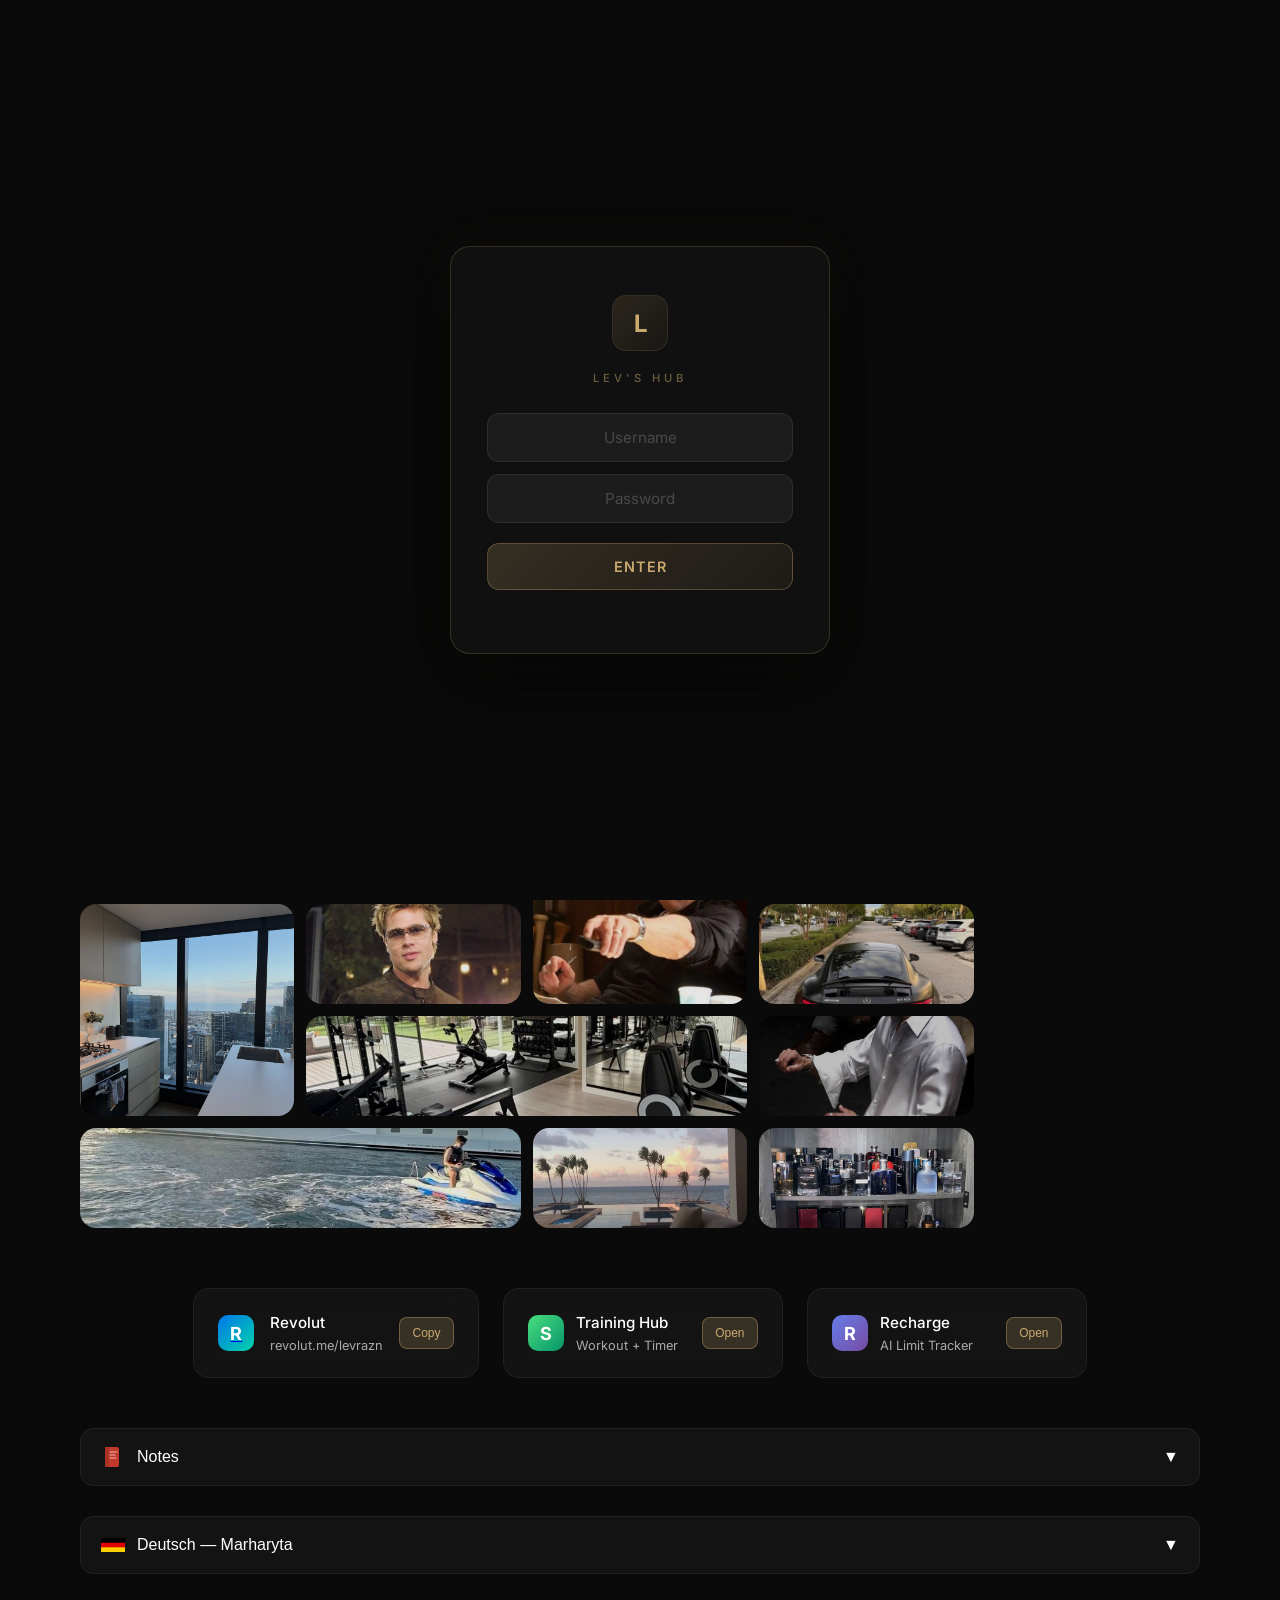
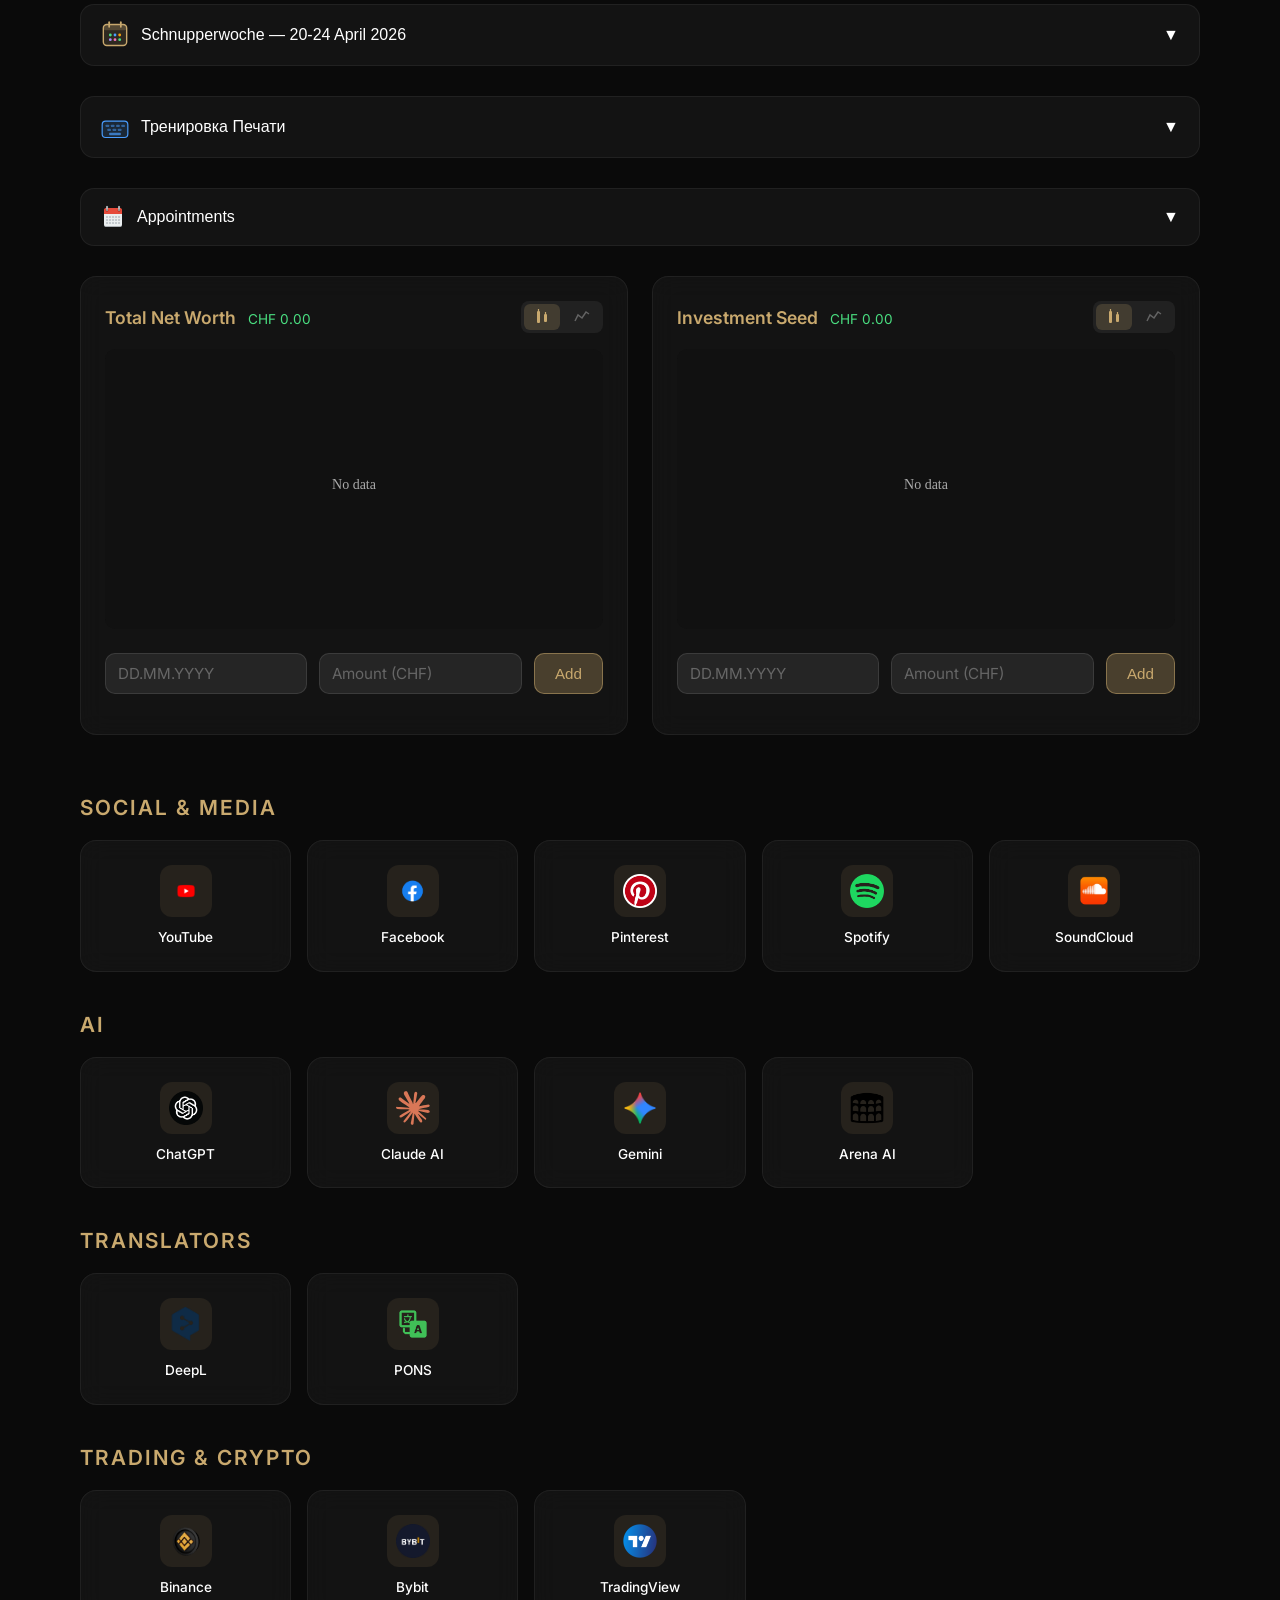
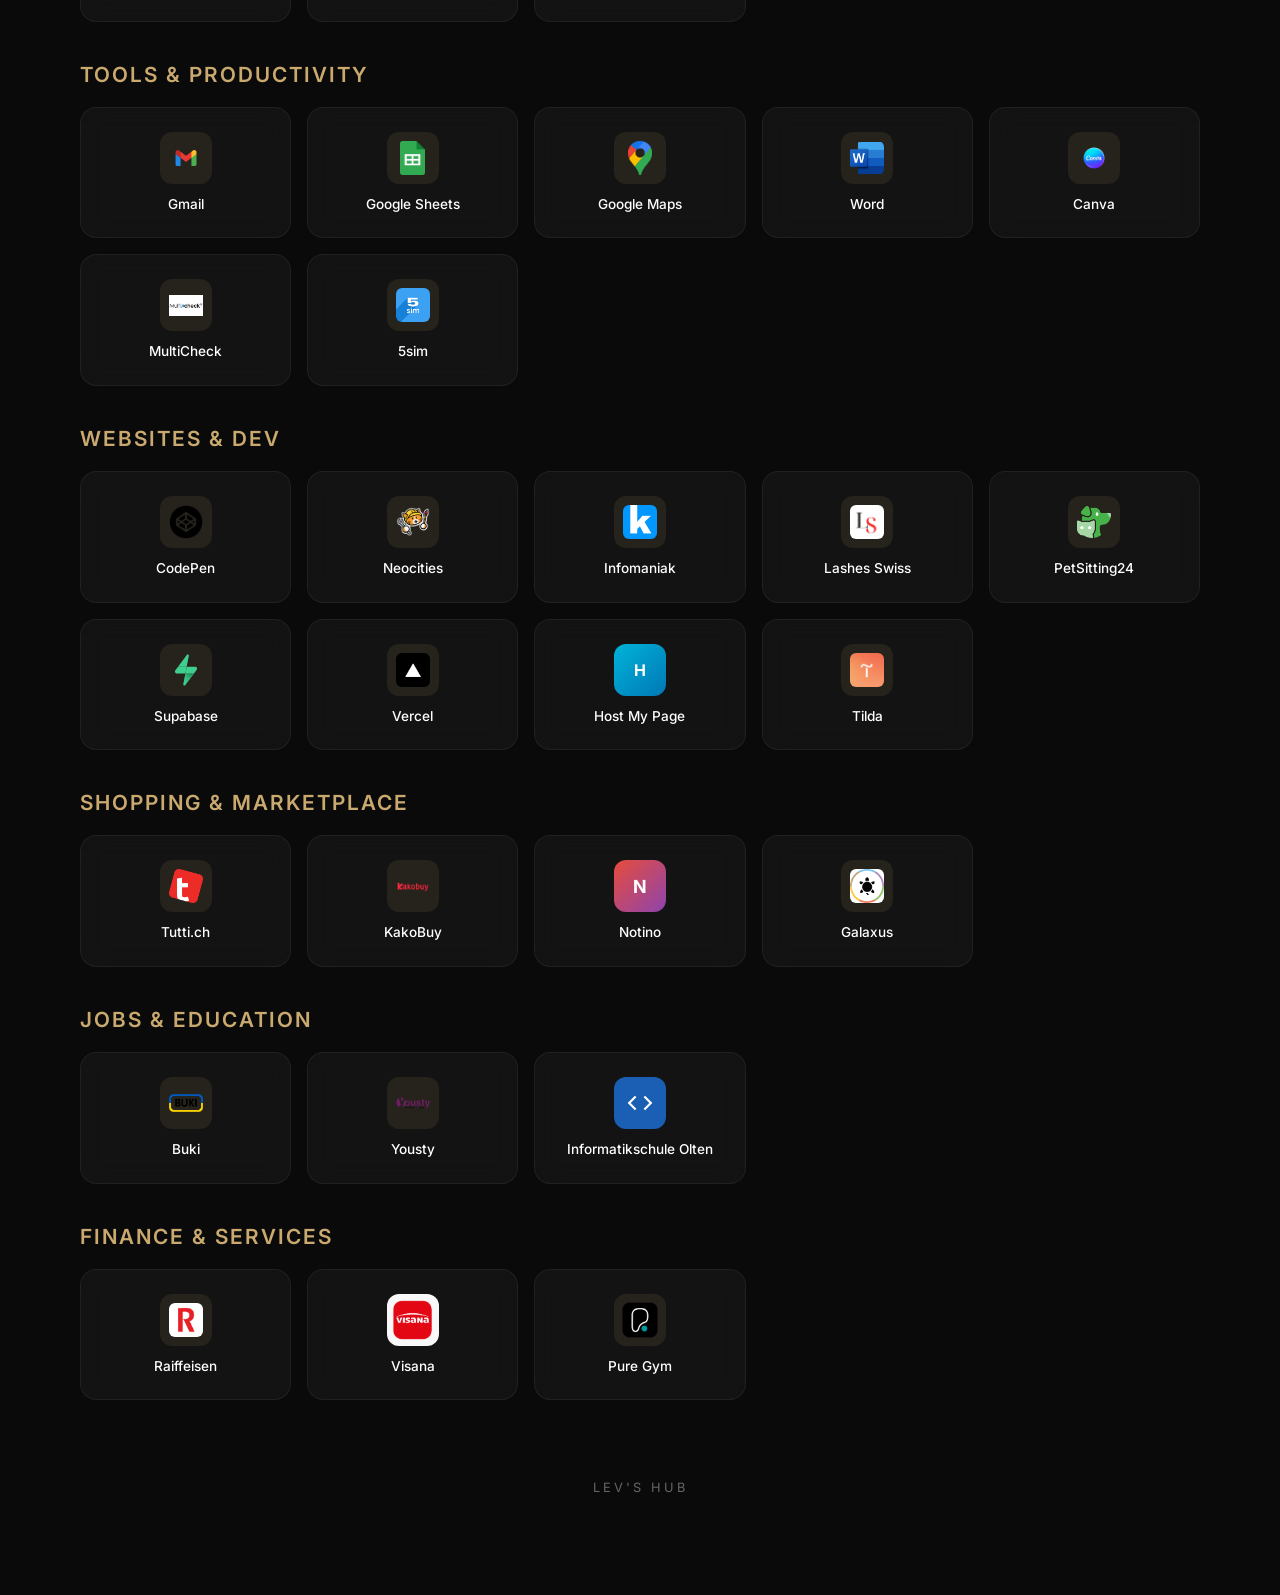
==== index.html @ a34529b8 "update site" ====
<!DOCTYPE html>
<html lang="en">
<head>
    <meta charset="UTF-8">
    <meta name="viewport" content="width=device-width, initial-scale=1.0">
    <title>LEV'S HUB</title>
    <link rel="icon" type="image/svg+xml" href="data:image/svg+xml,%3Csvg xmlns='http://www.w3.org/2000/svg' viewBox='0 0 64 64'%3E%3Cdefs%3E%3ClinearGradient id='g' x1='0' y1='0' x2='1' y2='1'%3E%3Cstop offset='0%25' stop-color='%23e8d5a8'/%3E%3Cstop offset='100%25' stop-color='%23c9a96e'/%3E%3C/linearGradient%3E%3C/defs%3E%3Crect width='64' height='64' rx='14' fill='%230a0a0a'/%3E%3Crect x='2' y='2' width='60' height='60' rx='12' fill='none' stroke='url(%23g)' stroke-width='2'/%3E%3Ctext x='32' y='44' font-family='Inter,Arial,sans-serif' font-size='32' font-weight='700' fill='url(%23g)' text-anchor='middle'%3EL%3C/text%3E%3C/svg%3E">
    <link href="https://fonts.googleapis.com/css2?family=Inter:wght@300;400;500;600&display=swap" rel="stylesheet">
    <style>
        * {
            margin: 0;
            padding: 0;
            box-sizing: border-box;
        }

        body {
            font-family: 'Inter', sans-serif;
            background-color: #0a0a0a;
            color: #fff;
            overflow-x: hidden;
            position: relative;
        }

        /* ===== LOGIN SCREEN ===== */
        .login-overlay {
            position: fixed; inset: 0; z-index: 99999;
            display: flex; align-items: center; justify-content: center;
            background: #0a0a0a;
            transition: opacity .5s, visibility .5s;
        }
        .login-overlay.hidden { opacity: 0; visibility: hidden; pointer-events: none; }
        .login-box {
            background: rgba(17,17,17,.95);
            border: 1px solid rgba(201,169,110,.2);
            border-radius: 20px;
            padding: 48px 36px 36px;
            max-width: 380px; width: 90%;
            text-align: center;
            box-shadow: 0 24px 80px rgba(0,0,0,.6), 0 0 60px rgba(201,169,110,.04);
        }
        .login-logo {
            width: 56px; height: 56px;
            margin: 0 auto 20px;
            border-radius: 14px;
            background: linear-gradient(135deg, rgba(201,169,110,.15), rgba(201,169,110,.05));
            border: 1px solid rgba(201,169,110,.2);
            display: flex; align-items: center; justify-content: center;
            font-size: 24px; font-weight: 700;
            background-clip: padding-box;
            color: #c9a96e;
        }
        .login-title {
            font-size: .7rem; font-weight: 500; letter-spacing: 4px;
            text-transform: uppercase; color: rgba(200,170,110,.5);
            margin-bottom: 28px;
        }
        .login-input {
            width: 100%; padding: 14px 18px;
            background: rgba(255,255,255,.05);
            border: 1px solid rgba(255,255,255,.08);
            border-radius: 12px; color: #fff;
            font-family: Inter, sans-serif; font-size: .95rem;
            text-align: center; outline: none;
            margin-bottom: 12px;
            transition: border-color .3s;
        }
        .login-input:focus { border-color: rgba(201,169,110,.35); }
        .login-input::placeholder { color: rgba(255,255,255,.2); }
        .login-btn {
            width: 100%; padding: 14px; margin-top: 8px;
            border-radius: 12px; border: 1px solid rgba(201,169,110,.3);
            background: linear-gradient(135deg, rgba(201,169,110,.2), rgba(201,169,110,.08));
            color: #c9a96e; font-family: Inter, sans-serif;
            font-weight: 600; font-size: .9rem; cursor: pointer;
            letter-spacing: 1px; transition: all .3s;
        }
        .login-btn:hover { background: linear-gradient(135deg, rgba(201,169,110,.3), rgba(201,169,110,.15)); }
        .login-error {
            color: #e74c3c; font-size: .75rem; margin-top: 12px;
            opacity: 0; transition: opacity .3s;
        }
        .login-error.show { opacity: 1; }

        /* Background Slideshow */
        .background-slideshow {
            position: fixed;
            top: 0;
            left: 0;
            width: 100%;
            height: 100%;
            z-index: -1;
            overflow: hidden;
        }

        .bg-img {
            position: absolute;
            top: 0;
            left: 0;
            width: 100%;
            height: 100%;
            object-fit: cover;
            opacity: 0;
            transition: opacity 2s ease-in-out;
            filter: blur(2px) saturate(1.2);
        }

        .bg-img.active {
            opacity: 0.13;
        }

        .bg-overlay {
            position: absolute;
            top: 0;
            left: 0;
            width: 100%;
            height: 100%;
            background:
                radial-gradient(ellipse at 30% 20%, rgba(200,170,110,.08) 0%, transparent 60%),
                radial-gradient(ellipse at 70% 80%, rgba(80,130,200,.06) 0%, transparent 60%),
                linear-gradient(180deg, rgba(10,10,10,.3) 0%, rgba(10,10,10,.65) 100%);
            z-index: 1;
        }

        /* Main Container */
        .container {
            position: relative;
            z-index: 2;
            max-width: 1200px;
            margin: 0 auto;
            padding: 60px 40px 80px;
        }

        /* Header */
        .header {
            text-align: center;
            margin-bottom: 50px;
        }

        .header h1 {
            font-size: 3.5rem;
            font-weight: 600;
            letter-spacing: 8px;
            background: linear-gradient(135deg, #e8d5a8 0%, #fff 40%, #c9a96e 100%);
            -webkit-background-clip: text;
            -webkit-text-fill-color: transparent;
            background-clip: text;
            margin-bottom: 12px;
        }

        .header .subtitle {
            font-size: 0.85rem;
            color: #c9a96e;
            letter-spacing: 3px;
            font-weight: 300;
            margin-bottom: 24px;
        }

        .header-divider {
            height: 2px;
            width: 80px;
            background: linear-gradient(90deg, transparent, #c9a96e, transparent);
            margin: 0 auto;
        }

        /* Fast Access Section */
        .fast-access {
            display: flex;
            gap: 24px;
            margin: 40px 0 50px;
            flex-wrap: wrap;
            justify-content: center;
        }

        .fast-access-card {
            background: rgba(255,255,255,.04);
            border: 1px solid rgba(255,255,255,.06);
            backdrop-filter: blur(12px);
            border-radius: 16px;
            padding: 24px;
            display: flex;
            align-items: center;
            gap: 16px;
            min-width: 280px;
            transition: all 0.3s ease;
        }

        .fast-access-card:hover {
            background: rgba(255,255,255,.06);
            border-color: rgba(201,169,110,.3);
        }

        .fa-avatar {
            width: 52px;
            height: 52px;
            border-radius: 50%;
            border: 2px solid transparent;
            transition: all 0.3s ease;
            cursor: pointer;
            object-fit: cover;
        }

        .fast-access-card:hover .fa-avatar {
            border-color: #c9a96e;
            transform: scale(1.05);
        }

        .fa-content {
            flex: 1;
        }

        .fa-label {
            font-size: 0.95rem;
            font-weight: 500;
            margin-bottom: 6px;
        }

        .fa-sublabel {
            font-size: 0.8rem;
            color: #aaa;
        }

        .copy-btn, .unlock-btn {
            padding: 8px 12px;
            background: rgba(201,169,110,.2);
            border: 1px solid rgba(201,169,110,.4);
            border-radius: 8px;
            color: #c9a96e;
            cursor: pointer;
            font-size: 0.75rem;
            font-weight: 500;
            transition: all 0.3s ease;
        }

        .copy-btn:hover, .unlock-btn:hover {
            background: rgba(201,169,110,.3);
            border-color: #c9a96e;
        }

        .copy-feedback {
            position: fixed;
            bottom: 20px;
            right: 20px;
            background: #c9a96e;
            color: #0a0a0a;
            padding: 12px 20px;
            border-radius: 8px;
            font-weight: 500;
            font-size: 0.9rem;
            z-index: 1000;
            animation: slideIn 0.3s ease;
        }

        @keyframes slideIn {
            from {
                transform: translateX(100%);
                opacity: 0;
            }
            to {
                transform: translateX(0);
                opacity: 1;
            }
        }


        /* Gallery */
        .gallery {
            display: grid;
            grid-template-columns: repeat(5, 1fr);
            gap: 12px;
            margin-bottom: 60px;
            grid-auto-rows: 100px;
        }

        .gallery-item {
            border-radius: 16px;
            overflow: hidden;
            cursor: pointer;
            transition: all 0.3s ease;
            position: relative;
        }

        .gallery-item img {
            width: 100%;
            height: 100%;
            object-fit: cover;
            transition: all 0.3s ease;
            filter: brightness(0.9) saturate(1);
        }

        .gallery-item:hover img {
            transform: scale(1.08);
            filter: brightness(1.1) saturate(1.3);
        }

        .gallery-item.tall {
            grid-row: span 2;
        }

        .gallery-item.wide {
            grid-column: span 2;
        }

        /* Section Title */
        .section-title {
            font-size: 1.3rem;
            font-weight: 600;
            color: #c9a96e;
            margin-bottom: 20px;
            margin-top: 40px;
            text-transform: uppercase;
            letter-spacing: 2px;
        }

        /* Accordion */
        .accordion {
            margin-bottom: 30px;
        }

        .accordion-toggle {
            display: flex;
            align-items: center;
            gap: 12px;
            width: 100%;
            background: rgba(255,255,255,.04);
            border: 1px solid rgba(255,255,255,.06);
            padding: 16px 20px;
            border-radius: 14px;
            color: #fff;
            cursor: pointer;
            font-weight: 500;
            transition: all 0.3s ease;
            font-size: 1rem;
        }

        .accordion-toggle:hover {
            background: rgba(255,255,255,.06);
            border-color: rgba(201,169,110,.3);
        }

        .accordion-toggle img {
            width: 24px;
            height: 24px;
            object-fit: contain;
        }

        .accordion-toggle .chevron {
            margin-left: auto;
            transition: transform 0.3s ease;
            width: 16px;
            height: 16px;
            display: flex;
            align-items: center;
            justify-content: center;
        }

        .accordion-toggle.active .chevron {
            transform: rotate(180deg);
        }

        .accordion-content {
            display: none;
            padding-top: 20px;
        }

        .accordion-content.active {
            display: block;
        }

        /* Deutsch Section */
        .deutsch-inner {
            display: grid;
            grid-template-columns: repeat(2, 1fr);
            gap: 20px;
        }

        .deutsch-card {
            background: rgba(255,255,255,.04);
            border: 1px solid rgba(255,255,255,.06);
            backdrop-filter: blur(12px);
            border-radius: 14px;
            padding: 20px;
        }

        .deutsch-card h3 {
            font-size: 1rem;
            font-weight: 600;
            margin-bottom: 16px;
            color: #c9a96e;
        }

        .zoom-link {
            display: flex;
            flex-direction: column;
            gap: 12px;
        }

        .zoom-link a {
            color: #4a9eff;
            text-decoration: none;
            font-weight: 500;
            transition: color 0.3s ease;
            word-break: break-all;
        }

        .zoom-link a:hover {
            color: #7ab8ff;
        }

        .zoom-details {
            font-size: 0.85rem;
            color: #aaa;
            line-height: 1.6;
        }

        .lesson-counter {
            margin-top: 12px;
            padding: 12px;
            background: rgba(201,169,110,.1);
            border-radius: 8px;
            display: flex;
            align-items: center;
            gap: 12px;
            justify-content: space-between;
        }

        .lesson-counter-value {
            font-weight: 600;
            color: #c9a96e;
            font-size: 1.3rem;
        }

        .lesson-counter-label {
            font-size: 0.85rem;
            color: #aaa;
        }

        /* Schedule Grid */
        .schedule-grid {
            display: grid;
            grid-template-columns: repeat(7, 1fr);
            gap: 8px;
            margin-bottom: 12px;
        }

        .schedule-day {
            display: flex;
            flex-direction: column;
            align-items: center;
            gap: 6px;
        }

        .schedule-day-label {
            font-size: 0.75rem;
            font-weight: 600;
            color: #c9a96e;
            text-transform: uppercase;
        }

        .schedule-day input {
            width: 100%;
            padding: 8px;
            background: rgba(255,255,255,.08);
            border: 1px solid rgba(255,255,255,.1);
            border-radius: 6px;
            color: #fff;
            font-size: 0.8rem;
            text-align: center;
        }

        .schedule-day input::placeholder {
            color: #666;
        }

        /* Homework List */
        .hw-list {
            margin-top: 12px;
            max-height: 300px;
            overflow-y: auto;
        }

        .hw-item {
            display: flex;
            align-items: center;
            gap: 8px;
            padding: 8px;
            background: rgba(201,169,110,.05);
            border-radius: 6px;
            margin-bottom: 6px;
            font-size: 0.9rem;
        }

        .hw-item input[type="checkbox"] {
            width: 16px;
            height: 16px;
            cursor: pointer;
        }

        .hw-item.completed {
            opacity: 0.6;
            text-decoration: line-through;
        }

        .hw-delete {
            background: transparent;
            border: none;
            color: #ff6b6b;
            cursor: pointer;
            font-weight: bold;
            font-size: 1rem;
            flex-shrink: 0;
        }

        .hw-actions {
            margin-left: auto;
            display: flex;
            align-items: center;
            gap: 4px;
            flex-shrink: 0;
        }

        .hw-btn {
            background: transparent;
            border: none;
            cursor: pointer;
            padding: 2px 5px;
            border-radius: 4px;
            font-size: .8rem;
            transition: all .2s;
            opacity: .5;
        }
        .hw-btn:hover { opacity: 1; }
        .hw-copy { color: #4a9eff; }
        .hw-link-btn { color: #c9a96e; font-size: .75rem; }
        .hw-link-btn.has-link { opacity: 1; }

        .hw-link-row {
            display: flex;
            align-items: center;
            gap: 6px;
            margin-top: 4px;
            padding-left: 24px;
        }
        .hw-link-row a {
            color: #4a9eff;
            font-size: .7rem;
            word-break: break-all;
            text-decoration: none;
            opacity: .7;
            transition: opacity .2s;
        }
        .hw-link-row a:hover { opacity: 1; }
        .hw-link-input {
            flex: 1;
            padding: 4px 8px;
            background: rgba(255,255,255,.05);
            border: 1px solid rgba(255,255,255,.1);
            border-radius: 6px;
            color: #fff;
            font-family: Inter, sans-serif;
            font-size: .7rem;
            outline: none;
        }

        /* Schnupperwoche Schedule */
        .schnupper-schedule {
            display: grid;
            grid-template-columns: repeat(auto-fit, minmax(200px, 1fr));
            gap: 12px;
        }
        .schnupper-day {
            background: rgba(255,255,255,.02);
            border-radius: 14px;
            border: 1px solid rgba(255,255,255,.06);
            padding: 14px 12px;
        }
        .schnupper-day-header {
            font-weight: 600; font-size: .85rem;
            color: #c9a96e; margin-bottom: 10px;
            padding-bottom: 8px;
            border-bottom: 1px solid rgba(201,169,110,.15);
        }
        .schnupper-slot {
            background: rgba(255,255,255,.03);
            border-left: 3px solid var(--slot-color, #c9a96e);
            border-radius: 8px;
            padding: 8px 10px;
            margin-bottom: 8px;
        }
        .schnupper-slot:last-child { margin-bottom: 0; }
        .schnupper-time {
            font-size: .65rem; color: rgba(255,255,255,.4);
            font-weight: 500; letter-spacing: .5px;
            margin-bottom: 2px;
        }
        .schnupper-subject {
            font-size: .85rem; font-weight: 600;
            color: #fff;
        }
        .schnupper-info {
            font-size: .65rem; color: rgba(255,255,255,.35);
            margin-top: 2px;
        }
        @media (max-width: 768px) {
            .schnupper-schedule { grid-template-columns: 1fr; }
        }

        /* Typing Training Section */
        .typing-plan {
            display: flex; flex-direction: column; gap: 12px;
        }
        .typing-stage {
            background: rgba(255,255,255,.03);
            border-radius: 12px;
            border: 1px solid rgba(255,255,255,.06);
            padding: 16px;
            display: flex; gap: 14px; align-items: flex-start;
            transition: border-color .3s;
        }
        .typing-stage:hover { border-color: rgba(201,169,110,.2); }
        .typing-stage-icon {
            width: 42px; height: 42px; border-radius: 12px;
            display: flex; align-items: center; justify-content: center;
            font-size: 1.15rem; font-weight: 700; flex-shrink: 0;
            color: #fff;
        }
        .typing-stage-body { flex: 1; min-width: 0; }
        .typing-stage-days {
            font-size: .65rem; font-weight: 600; letter-spacing: 1px;
            text-transform: uppercase; margin-bottom: 2px;
        }
        .typing-stage-title {
            font-size: .9rem; font-weight: 600; color: #fff; margin-bottom: 4px;
        }
        .typing-stage-desc {
            font-size: .75rem; color: rgba(255,255,255,.45); line-height: 1.45;
        }
        .typing-tips {
            display: grid;
            grid-template-columns: 1fr 1fr;
            gap: 10px; margin-top: 14px;
        }
        .typing-tip {
            background: rgba(255,255,255,.03);
            border-radius: 10px;
            padding: 12px;
            border: 1px solid rgba(255,255,255,.05);
            display: flex; gap: 10px; align-items: flex-start;
        }
        .typing-tip-icon {
            font-size: 1.1rem; flex-shrink: 0; margin-top: 1px;
        }
        .typing-tip-text {
            font-size: .75rem; color: rgba(255,255,255,.55); line-height: 1.45;
        }
        .typing-tip-text strong {
            color: #fff; display: block; margin-bottom: 2px; font-size: .8rem;
        }
        .typing-cta {
            display: flex; align-items: center; justify-content: center;
            gap: 10px; margin-top: 16px; padding: 16px;
            border-radius: 14px;
            background: linear-gradient(135deg, rgba(74,158,255,.15), rgba(74,158,255,.05));
            border: 1px solid rgba(74,158,255,.25);
            color: #4a9eff; font-weight: 600; font-size: .95rem;
            text-decoration: none;
            transition: all .3s;
            letter-spacing: .5px;
        }
        .typing-cta:hover {
            background: linear-gradient(135deg, rgba(74,158,255,.25), rgba(74,158,255,.1));
            transform: translateY(-1px);
            box-shadow: 0 8px 30px rgba(74,158,255,.15);
        }
        .typing-cta-row { display: flex; gap: 8px; flex-wrap: wrap; margin-top: 16px; }
        .typing-cta-row .typing-cta { flex: 1; min-width: 180px; margin-top: 0; font-size: .82rem; padding: 13px; }
        .typing-cta.green { background: linear-gradient(135deg, rgba(74,222,128,.15), rgba(74,222,128,.05)); border-color: rgba(74,222,128,.25); color: #4ade80; }
        .typing-cta.green:hover { background: linear-gradient(135deg, rgba(74,222,128,.25), rgba(74,222,128,.1)); box-shadow: 0 8px 30px rgba(74,222,128,.15); }
        .typing-cta.purple { background: linear-gradient(135deg, rgba(168,85,247,.15), rgba(168,85,247,.05)); border-color: rgba(168,85,247,.25); color: #a855f7; }
        .typing-cta.purple:hover { background: linear-gradient(135deg, rgba(168,85,247,.25), rgba(168,85,247,.1)); box-shadow: 0 8px 30px rgba(168,85,247,.15); }
        .typing-cta.orange { background: linear-gradient(135deg, rgba(245,158,11,.15), rgba(245,158,11,.05)); border-color: rgba(245,158,11,.25); color: #f59e0b; }
        .typing-cta.orange:hover { background: linear-gradient(135deg, rgba(245,158,11,.25), rgba(245,158,11,.1)); box-shadow: 0 8px 30px rgba(245,158,11,.15); }
        /* Progress bar */
        .typing-progress-wrap { margin: 16px 0; }
        .typing-progress-label { display: flex; justify-content: space-between; font-size: .7rem; color: rgba(255,255,255,.4); margin-bottom: 6px; }
        .typing-progress-bar { height: 8px; border-radius: 4px; background: rgba(255,255,255,.06); overflow: hidden; }
        .typing-progress-fill { height: 100%; border-radius: 4px; background: linear-gradient(90deg, #4ade80, #4a9eff, #a855f7); transition: width .5s; }
        /* Section divider */
        .typing-divider { height: 1px; background: rgba(255,255,255,.06); margin: 20px 0; }
        /* Forecast */
        .typing-forecast { display: flex; flex-direction: column; gap: 10px; }
        .typing-forecast-item {
            display: flex; gap: 12px; align-items: flex-start;
            padding: 12px; border-radius: 10px;
            background: rgba(255,255,255,.02); border: 1px solid rgba(255,255,255,.04);
        }
        .typing-forecast-badge {
            flex-shrink: 0; padding: 4px 10px; border-radius: 8px;
            font-size: .65rem; font-weight: 700; letter-spacing: .5px;
        }
        .typing-forecast-text { font-size: .78rem; color: rgba(255,255,255,.5); line-height: 1.5; }
        /* Mantra */
        .typing-mantra {
            padding: 14px 16px; border-radius: 10px;
            background: rgba(201,169,110,.04); border-left: 3px solid rgba(201,169,110,.3);
            font-size: .8rem; color: rgba(255,255,255,.55); line-height: 1.55;
            font-style: italic; margin-bottom: 8px;
        }
        @media (max-width: 600px) {
            .typing-tips { grid-template-columns: 1fr; }
            .typing-cta-row { flex-direction: column; }
        }

        /* Appointments Section */
        .appointment-list {
            margin-top: 16px;
            max-height: 400px;
            overflow-y: auto;
        }

        .appointment-item {
            display: flex;
            justify-content: space-between;
            align-items: center;
            padding: 12px;
            background: rgba(201,169,110,.05);
            border-radius: 8px;
            margin-bottom: 8px;
            font-size: 0.9rem;
        }

        .appointment-details {
            flex: 1;
        }

        .appointment-date {
            font-weight: 600;
            color: #c9a96e;
        }

        .appointment-time {
            font-size: 0.85rem;
            color: #aaa;
        }

        .appointment-desc {
            font-size: 0.85rem;
            color: #ddd;
            margin-top: 4px;
        }

        .appointment-delete {
            background: transparent;
            border: none;
            color: #ff6b6b;
            cursor: pointer;
            font-weight: bold;
            font-size: 1.2rem;
            padding: 0 8px;
        }

        /* Notes Section */
        .notes-list {
            margin-top: 16px;
            max-height: 400px;
            overflow-y: auto;
        }

        .note-item {
            display: block;
            padding: 12px;
            background: rgba(201,169,110,.05);
            border-radius: 8px;
            margin-bottom: 8px;
            font-size: 0.9rem;
        }

        .note-title {
            font-weight: 600;
            color: #c9a96e;
            margin-bottom: 4px;
            display: flex;
            justify-content: space-between;
            align-items: center;
        }

        .note-desc {
            color: #ddd;
            white-space: pre-wrap;
            word-break: break-word;
        }

        .note-delete {
            background: transparent;
            border: none;
            color: #ff6b6b;
            cursor: pointer;
            font-weight: bold;
            font-size: 1rem;
        }

        /* Form Elements */
        input, textarea, select {
            background: rgba(255,255,255,.08);
            border: 1px solid rgba(255,255,255,.1);
            border-radius: 10px;
            padding: 10px 12px;
            color: #fff;
            font-family: 'Inter', sans-serif;
            font-size: 0.95rem;
            transition: all 0.3s ease;
        }

        input:focus, textarea:focus, select:focus {
            outline: none;
            background: rgba(255,255,255,.12);
            border-color: rgba(201,169,110,.4);
        }

        input::placeholder, textarea::placeholder {
            color: #666;
        }

        textarea {
            resize: vertical;
            min-height: 80px;
        }

        .form-row {
            display: flex;
            gap: 12px;
            margin-bottom: 12px;
            flex-wrap: wrap;
        }

        .form-row input, .form-row textarea, .form-row select {
            flex: 1;
            min-width: 150px;
        }

        .btn {
            padding: 10px 20px;
            background: rgba(201,169,110,.3);
            border: 1px solid rgba(201,169,110,.5);
            border-radius: 10px;
            color: #c9a96e;
            cursor: pointer;
            font-weight: 500;
            transition: all 0.3s ease;
            font-size: 0.95rem;
        }

        .btn:hover {
            background: rgba(201,169,110,.4);
            border-color: #c9a96e;
        }

        /* Link Cards Grid */
        .links-grid {
            display: grid;
            grid-template-columns: repeat(5, 1fr);
            gap: 16px;
            margin-bottom: 40px;
        }

        .link-card {
            display: flex;
            flex-direction: column;
            align-items: center;
            gap: 12px;
            padding: 24px 16px;
            background: rgba(255,255,255,.04);
            border: 1px solid rgba(255,255,255,.06);
            backdrop-filter: blur(12px);
            border-radius: 16px;
            text-decoration: none;
            color: #fff;
            transition: all 0.3s ease;
        }

        .link-card:hover {
            background: rgba(255,255,255,.06);
            border-color: rgba(201,169,110,.3);
            transform: translateY(-4px);
        }

        .icon-wrap {
            width: 52px;
            height: 52px;
            display: flex;
            align-items: center;
            justify-content: center;
            background: rgba(201,169,110,.1);
            border-radius: 12px;
            transition: all 0.3s ease;
        }

        .link-card:hover .icon-wrap {
            background: rgba(201,169,110,.2);
        }

        .icon-wrap img {
            width: 34px;
            height: 34px;
            object-fit: contain;
            border-radius: 6px;
        }

        .label {
            font-size: 0.85rem;
            font-weight: 500;
            text-align: center;
            line-height: 1.3;
        }

        /* Financial Charts */
        .financial-grid {
            display: grid;
            grid-template-columns: repeat(2, 1fr);
            gap: 24px;
            margin-bottom: 60px;
        }

        .chart-card {
            background: rgba(255,255,255,.04);
            border: 1px solid rgba(255,255,255,.06);
            backdrop-filter: blur(12px);
            border-radius: 16px;
            padding: 24px;
        }

        .chart-card h3 {
            font-size: 1.1rem;
            font-weight: 600;
            margin-bottom: 20px;
            color: #c9a96e;
        }

        .chart-canvas {
            width: 100%;
            height: 280px;
            margin-bottom: 20px;
            background: #111;
            border-radius: 10px;
        }

        .chart-toggle {
            display: flex;
            gap: 4px;
            background: rgba(255,255,255,.06);
            border-radius: 8px;
            padding: 3px;
        }

        .chart-toggle-btn {
            padding: 5px 10px;
            border: none;
            background: transparent;
            color: rgba(255,255,255,.3);
            border-radius: 6px;
            cursor: pointer;
            transition: all .2s;
            display: flex;
            align-items: center;
        }

        .chart-toggle-btn:hover {
            color: rgba(255,255,255,.6);
        }

        .chart-toggle-btn.active {
            background: rgba(201,169,110,.2);
            color: #c9a96e;
        }

        .chart-input-row {
            display: flex;
            gap: 12px;
            margin-bottom: 12px;
            flex-wrap: wrap;
        }

        .chart-input-row input {
            flex: 1;
            min-width: 120px;
        }

        .chart-data-list {
            margin-top: 16px;
            max-height: 200px;
            overflow-y: auto;
            font-size: 0.85rem;
        }

        .chart-data-item {
            display: flex;
            justify-content: space-between;
            align-items: center;
            padding: 8px;
            background: rgba(201,169,110,.05);
            border-radius: 6px;
            margin-bottom: 6px;
        }

        .chart-data-delete {
            background: transparent;
            border: none;
            color: #ff6b6b;
            cursor: pointer;
            font-weight: bold;
        }

        /* Footer */
        .footer {
            text-align: center;
            padding: 40px 0 20px;
            font-size: 0.8rem;
            color: #666;
            letter-spacing: 3px;
        }

        /* Mobile Responsive */
        @media (max-width: 640px) {
            .container {
                padding: 40px 16px 60px;
            }

            .header h1 {
                font-size: 1.5rem;
                letter-spacing: 4px;
            }

            .gallery {
                grid-template-columns: repeat(3, 1fr);
                grid-auto-rows: 80px;
                gap: 6px;
            }

            .links-grid {
                grid-template-columns: repeat(2, 1fr);
                gap: 10px;
            }

            .link-card {
                padding: 22px 10px;
            }

            .deutsch-inner {
                grid-template-columns: 1fr;
            }

            .fast-access {
                flex-direction: column;
            }

            .fast-access-card {
                min-width: unset;
            }

            .chart-canvas {
                height: 200px;
            }

            .financial-grid {
                grid-template-columns: 1fr;
            }

            .section-title {
                font-size: 1.1rem;
            }
        }

        /* Scrollbar Styling */
        ::-webkit-scrollbar {
            width: 8px;
        }

        ::-webkit-scrollbar-track {
            background: rgba(255,255,255,.02);
        }

        ::-webkit-scrollbar-thumb {
            background: rgba(201,169,110,.3);
            border-radius: 4px;
        }

        ::-webkit-scrollbar-thumb:hover {
            background: rgba(201,169,110,.5);
        }
    </style>
</head>
<body>
    <!-- Login Screen -->
    <div class="login-overlay" id="loginOverlay">
        <div class="login-box">
            <div class="login-logo">L</div>
            <div class="login-title">LEV'S HUB</div>
            <input class="login-input" id="loginUser" type="text" placeholder="Username" autocomplete="off">
            <input class="login-input" id="loginPass" type="password" placeholder="Password">
            <button class="login-btn" id="loginBtn">ENTER</button>
            <div class="login-error" id="loginError">Invalid credentials</div>
        </div>
    </div>

    <!-- Background Slideshow -->
    <div class="background-slideshow">
        <img class="bg-img active" id="bg1" src="background1.jpg" alt="">
        <img class="bg-img" id="bg2" src="background2.jpg" alt="">
        <div class="bg-overlay"></div>
    </div>

    <!-- Main Container -->
    <div class="container">
        <!-- Header -->
        <div class="header">
            <h1>LEV'S HUB</h1>
            <div class="subtitle">Лев = Богат, Красив, Счастлив, Здоров</div>
            <div class="header-divider"></div>
        </div>

        <!-- Gallery -->
        <div class="gallery">
            <div class="gallery-item tall"><img src="photo1.jpg" alt=""></div>
            <div class="gallery-item wide"><img src="photo2.jpg" alt=""></div>
            <div class="gallery-item"><img src="photo3.jpg" alt=""></div>
            <div class="gallery-item tall"><img src="photo4.jpg" alt=""></div>
            <div class="gallery-item"><img src="photo5.jpg" alt=""></div>
            <div class="gallery-item"><img src="photo6.jpg" alt=""></div>
            <div class="gallery-item"><img src="photo7.jpg" alt=""></div>
            <div class="gallery-item tall"><img src="photo8.jpg" alt=""></div>
            <div class="gallery-item wide"><img src="photo9.jpg" alt=""></div>
            <div class="gallery-item"><img src="photo10.jpg" alt=""></div>
            <div class="gallery-item"><img src="photo11.jpg" alt=""></div>
            <div class="gallery-item tall"><img src="photo12.jpg" alt=""></div>
            <div class="gallery-item"><img src="photo13.jpg" alt=""></div>
            <div class="gallery-item"><img src="photo14.jpg" alt=""></div>
            <div class="gallery-item"><img src="photo15.jpg" alt=""></div>
            <div class="gallery-item"><img src="photo16.jpg" alt=""></div>
            <div class="gallery-item"><img src="photo17.jpg" alt=""></div>
            <div class="gallery-item wide"><img src="photo18.jpg" alt=""></div>
            <div class="gallery-item"><img src="photo19.jpg" alt=""></div>
            <div class="gallery-item"><img src="photo20.jpg" alt=""></div>
            <div class="gallery-item tall"><img src="photo21.jpg" alt=""></div>
            <div class="gallery-item"><img src="photo23.jpg" alt=""></div>
            <div class="gallery-item"><img src="photo24.jpg" alt=""></div>
            <div class="gallery-item tall"><img src="photo25.jpg" alt=""></div>
            <div class="gallery-item"><img src="photo26.jpg" alt=""></div>
            <div class="gallery-item"><img src="photo27.jpg" alt=""></div>
            <div class="gallery-item wide"><img src="photo28.jpg" alt=""></div>
            <div class="gallery-item"><img src="photo29.jpg" alt=""></div>
            <div class="gallery-item wide"><img src="photo30.jpg" alt=""></div>
            <div class="gallery-item"><img src="photo31.jpg" alt=""></div>
            <div class="gallery-item"><img src="photo32.jpg" alt=""></div>
        </div>

        <!-- Fast Access Section -->
        <div class="fast-access">
            <!-- Revolut -->
            <div class="fast-access-card">
                <a href="https://revolut.me/levrazn" target="_blank" style="display:flex;align-items:center;">
                    <div style="width:36px;height:36px;border-radius:10px;background:linear-gradient(135deg,#0075EB,#00D4AA);display:flex;align-items:center;justify-content:center;font-weight:700;font-size:18px;color:#fff;font-family:Inter,sans-serif;">R</div>
                </a>
                <div class="fa-content">
                    <div class="fa-label">Revolut</div>
                    <div class="fa-sublabel">revolut.me/levrazn</div>
                </div>
                <button class="copy-btn" onclick="copyToClipboard('https://revolut.me/levrazn')">Copy</button>
            </div>

            <!-- Training Hub -->
            <div class="fast-access-card">
                <div style="display: flex; gap: 12px; align-items: center; width: 100%;">
                    <div style="width:36px;height:36px;border-radius:10px;background:linear-gradient(135deg,#4ade80,#059669);display:flex;align-items:center;justify-content:center;font-weight:700;font-size:18px;color:#fff;font-family:Inter,sans-serif;">S</div>
                    <div class="fa-content">
                        <div class="fa-label">Training Hub</div>
                        <div class="fa-sublabel">Workout + Timer</div>
                    </div>
                </div>
                <button class="copy-btn" onclick="window.open('training.html', '_self')">Open</button>
            </div>

            <!-- Recharge -->
            <div class="fast-access-card">
                <div style="display: flex; gap: 12px; align-items: center; width: 100%;">
                    <div style="width:36px;height:36px;border-radius:10px;background:linear-gradient(135deg,#667eea,#764ba2);display:flex;align-items:center;justify-content:center;font-weight:700;font-size:18px;color:#fff;font-family:Inter,sans-serif;">R</div>
                    <div class="fa-content">
                        <div class="fa-label">Recharge</div>
                        <div class="fa-sublabel">AI Limit Tracker</div>
                    </div>
                </div>
                <button class="copy-btn" onclick="window.open('recharge.html', '_self')">Open</button>
            </div>

        </div>

        <!-- Notes Module -->
        <div class="accordion">
            <button class="accordion-toggle" onclick="toggleAccordion(this)">
                <svg width="24" height="24" viewBox="0 0 24 24" fill="none" style="flex-shrink:0;"><rect x="4" y="2" width="14" height="20" rx="2" fill="#c0392b"/><rect x="4" y="2" width="4" height="20" rx="0" fill="#a93226"/><line x1="9" y1="7" x2="16" y2="7" stroke="#f5b7b1" stroke-width="1.2" stroke-linecap="round"/><line x1="9" y1="10" x2="14" y2="10" stroke="#f5b7b1" stroke-width="1.2" stroke-linecap="round"/><line x1="9" y1="13" x2="15" y2="13" stroke="#f5b7b1" stroke-width="1.2" stroke-linecap="round"/></svg>
                <span>Notes</span>
                <div class="chevron">▼</div>
            </button>
            <div class="accordion-content">
                <div class="form-row" style="margin-bottom: 12px;">
                    <input type="text" id="noteTitle" placeholder="Note title" style="flex: 1;">
                    <textarea id="noteDesc" placeholder="Note description" style="flex: 1; min-height: 60px;"></textarea>
                    <button class="btn" onclick="addNote()">Add</button>
                </div>
                <div id="notesList" class="notes-list"></div>
            </div>
        </div>

        <!-- Deutsch Section -->
        <div class="accordion">
            <button class="accordion-toggle" onclick="toggleAccordion(this)">
                <img src="german.icon.png" alt="Deutsch">
                <span>Deutsch — Marharyta</span>
                <div class="chevron">▼</div>
            </button>
            <div class="accordion-content">
                <div class="deutsch-inner">
                    <!-- Card 1: Unterricht -->
                    <div class="deutsch-card">
                        <h3>Unterricht</h3>
                        <div id="zoomData" class="zoom-link" style="display:flex;align-items:center;gap:12px;">
                            <div style="font-size:.75rem;color:rgba(255,255,255,.2);font-style:italic;">Login to see Zoom</div>
                        </div>
                        <div class="lesson-counter">
                            <div>
                                <div class="lesson-counter-label">Lessons</div>
                                <div class="lesson-counter-value" id="lessonCounter">0</div>
                            </div>
                            <div style="display:flex;gap:6px;">
                                <button class="btn" onclick="decrementLessons()" style="padding:8px 14px;font-size:1.1rem;font-weight:600;border-radius:10px;background:rgba(255,107,107,.12);border:1px solid rgba(255,107,107,.25);color:#ff6b6b;cursor:pointer;">−</button>
                                <button class="btn" onclick="incrementLessons()" style="padding:8px 14px;font-size:1.1rem;font-weight:600;border-radius:10px;background:rgba(74,222,128,.12);border:1px solid rgba(74,222,128,.25);color:#4ade80;cursor:pointer;">+</button>
                            </div>
                        </div>
                    </div>

                    <!-- Card 2: Stundenplan -->
                    <div class="deutsch-card">
                        <h3>Stundenplan</h3>
                        <div class="schedule-grid" id="scheduleGrid"></div>
                    </div>

                    <!-- Card 3: Materialien -->
                    <div class="deutsch-card">
                        <h3>Materialien</h3>
                        <div style="display: flex; flex-direction: column; gap: 10px;">
                            <a href="file:///C:/Users/levra/OneDrive/%D0%A0%D0%B0%D0%B1%D0%BE%D1%87%D0%B8%D0%B9%20%D1%81%D1%82%D0%BE%D0%BB/PC/Deutsch%20Marharyta/Hausaufgaben/Pr%C3%A4teritum%20%C3%9Cben/scripts/index.html" target="_blank" style="display:flex;align-items:center;gap:10px;color:#4a9eff;text-decoration:none;font-weight:500;padding:8px 12px;border-radius:10px;background:rgba(74,158,255,.08);border:1px solid rgba(74,158,255,.15);transition:all .25s;">
                                <svg width="22" height="22" viewBox="0 0 24 24" fill="none"><rect x="3" y="1" width="18" height="22" rx="3" fill="#3498db"/><path d="M7 7h10M7 11h10M7 15h6" stroke="#fff" stroke-width="1.3" stroke-linecap="round"/></svg>
                                Präteritum Üben
                            </a>
                            <a href="grammatik_20_tabellen.pdf" target="_blank" style="display:flex;align-items:center;gap:10px;color:#4a9eff;text-decoration:none;font-weight:500;padding:8px 12px;border-radius:10px;background:rgba(74,158,255,.08);border:1px solid rgba(74,158,255,.15);transition:all .25s;">
                                <svg width="22" height="22" viewBox="0 0 24 24" fill="none"><rect x="3" y="1" width="18" height="22" rx="3" fill="#e74c3c"/><path d="M8 8h8M8 12h8M8 16h5" stroke="#fff" stroke-width="1.3" stroke-linecap="round"/><text x="12" y="20" font-size="5" fill="#fff" text-anchor="middle" font-weight="700">PDF</text></svg>
                                Grammatik in 20 Tabellen
                            </a>
                        </div>
                    </div>

                    <!-- Card 4: Hausaufgaben -->
                    <div class="deutsch-card">
                        <h3>Hausaufgaben</h3>
                        <div class="form-row" style="margin-bottom: 8px;">
                            <input type="text" id="hwInput" placeholder="Homework text..." style="flex: 1;">
                            <button class="btn" onclick="addHomework()">Add</button>
                            <button class="btn" onclick="addAndCopyHW()" style="background:rgba(74,222,128,.12);border-color:rgba(74,222,128,.25);color:#4ade80;" title="Add & Copy">Add+📋</button>
                        </div>
                        <div class="form-row" style="margin-bottom: 12px;">
                            <input type="text" id="hwLinkInput" placeholder="Link (optional)" style="flex: 1; font-size:.8rem; opacity:.7;">
                        </div>
                        <div id="hwList" class="hw-list"></div>
                    </div>
                </div>
            </div>
        </div>

        <!-- Schnupperwoche -->
        <div class="accordion">
            <button class="accordion-toggle" onclick="toggleAccordion(this)">
                <svg width="28" height="28" viewBox="0 0 24 24" fill="none" style="flex-shrink:0;">
                    <rect x="2" y="3" width="20" height="18" rx="3" fill="rgba(201,169,110,.15)" stroke="#c9a96e" stroke-width="1.2"/>
                    <rect x="2" y="3" width="20" height="5" rx="3" fill="rgba(201,169,110,.25)"/>
                    <line x1="7" y1="1" x2="7" y2="5" stroke="#c9a96e" stroke-width="1.5" stroke-linecap="round"/>
                    <line x1="17" y1="1" x2="17" y2="5" stroke="#c9a96e" stroke-width="1.5" stroke-linecap="round"/>
                    <circle cx="8" cy="12" r="1.2" fill="#4ade80"/><circle cx="12" cy="12" r="1.2" fill="#4a9eff"/><circle cx="16" cy="12" r="1.2" fill="#f59e0b"/>
                    <circle cx="8" cy="16" r="1.2" fill="#a78bfa"/><circle cx="12" cy="16" r="1.2" fill="#f472b6"/><circle cx="16" cy="16" r="1.2" fill="#4ade80"/>
                </svg>
                <span>Schnupperwoche — 20-24 April 2026</span>
                <div class="chevron">▼</div>
            </button>
            <div class="accordion-content">
                <div style="font-size:.7rem;color:rgba(255,255,255,.35);margin-bottom:10px;letter-spacing:1px;text-transform:uppercase;">Informatikschule Olten</div>
                <div class="schnupper-schedule">
                    <!-- Monday -->
                    <div class="schnupper-day">
                        <div class="schnupper-day-header">Montag <span style="opacity:.5;font-weight:400;">20.04</span></div>
                        <div class="schnupper-slot" style="--slot-color:#4a9eff;">
                            <div class="schnupper-time">08:15–09:45</div>
                            <div class="schnupper-subject">Modul 114</div>
                            <div class="schnupper-info">J. Schnider · Raum 10 · ISO 25</div>
                        </div>
                        <div class="schnupper-slot" style="--slot-color:#a78bfa;">
                            <div class="schnupper-time">10:15–11:45</div>
                            <div class="schnupper-subject">Modul 305 / Modul 187</div>
                            <div class="schnupper-info">R. Oklé · Raum 8 · ICT 25 / ISO 25</div>
                        </div>
                        <div class="schnupper-slot" style="--slot-color:#f59e0b;">
                            <div class="schnupper-time">13:15–14:45</div>
                            <div class="schnupper-subject">Modul 106</div>
                            <div class="schnupper-info">M. Styczynski · Raum 11 · ISO 25</div>
                        </div>
                        <div class="schnupper-slot" style="--slot-color:#4ade80;">
                            <div class="schnupper-time">15:15–16:45</div>
                            <div class="schnupper-subject">Modul 231</div>
                            <div class="schnupper-info">L. Marty · Raum 10 · ISO 25</div>
                        </div>
                    </div>
                    <!-- Tuesday -->
                    <div class="schnupper-day">
                        <div class="schnupper-day-header">Dienstag <span style="opacity:.5;font-weight:400;">21.04</span></div>
                        <div class="schnupper-slot" style="--slot-color:#4a9eff;">
                            <div class="schnupper-time">08:15–09:45</div>
                            <div class="schnupper-subject">Modul 123</div>
                            <div class="schnupper-info">R. Oklé · Raum 8 · ISO 25 / ICT 25</div>
                        </div>
                        <div class="schnupper-slot" style="--slot-color:#f472b6;">
                            <div class="schnupper-time">10:15–11:45</div>
                            <div class="schnupper-subject">Englisch</div>
                            <div class="schnupper-info">P. Stähli · Raum 11 · ISO 25 / ICT 25</div>
                        </div>
                        <div class="schnupper-slot" style="--slot-color:#f59e0b;">
                            <div class="schnupper-time">13:15–14:45</div>
                            <div class="schnupper-subject">Modul 293</div>
                            <div class="schnupper-info">L. Meier · Raum 10 · ISO 25</div>
                        </div>
                        <div class="schnupper-slot" style="--slot-color:#4ade80;">
                            <div class="schnupper-time">15:15–16:45</div>
                            <div class="schnupper-subject">Modul 122</div>
                            <div class="schnupper-info">C. Kiss · Raum 11 · ISO 25 / ICT 25</div>
                        </div>
                    </div>
                    <!-- Wednesday -->
                    <div class="schnupper-day">
                        <div class="schnupper-day-header">Mittwoch <span style="opacity:.5;font-weight:400;">22.04</span></div>
                        <div class="schnupper-slot" style="--slot-color:#4a9eff;">
                            <div class="schnupper-time">08:15–09:45</div>
                            <div class="schnupper-subject">Modul 190</div>
                            <div class="schnupper-info">R. Oklé · Raum 8 · ISO 25</div>
                        </div>
                        <div class="schnupper-slot" style="--slot-color:#ef4444;">
                            <div class="schnupper-time">10:15–11:45</div>
                            <div class="schnupper-subject">Sport</div>
                            <div class="schnupper-info">J. Schnider · Stadthalle · ISO 25</div>
                        </div>
                        <div class="schnupper-slot" style="--slot-color:#ec4899;">
                            <div class="schnupper-time">13:15–14:45</div>
                            <div class="schnupper-subject">ABU: Gesellschaft</div>
                            <div class="schnupper-info">C. Prinz · Raum 12 · ISO 25</div>
                        </div>
                        <div class="schnupper-slot" style="--slot-color:#06b6d4;">
                            <div class="schnupper-time">15:15–16:45</div>
                            <div class="schnupper-subject">Mathematik M2.1</div>
                            <div class="schnupper-info">X. Kong · Raum 9 · ISO 25</div>
                        </div>
                    </div>
                    <!-- Thursday -->
                    <div class="schnupper-day">
                        <div class="schnupper-day-header">Donnerstag <span style="opacity:.5;font-weight:400;">23.04</span></div>
                        <div class="schnupper-slot" style="--slot-color:#4a9eff;">
                            <div class="schnupper-time">08:15–09:45</div>
                            <div class="schnupper-subject">Modul 129</div>
                            <div class="schnupper-info">J. Krattiger · Raum 11 · ISO 25 / ICT 25</div>
                        </div>
                        <div class="schnupper-slot" style="--slot-color:#a78bfa;">
                            <div class="schnupper-time">10:15–11:45</div>
                            <div class="schnupper-subject">Modul 262</div>
                            <div class="schnupper-info">R. Oklé · Raum 8 · ICT 25</div>
                        </div>
                        <div class="schnupper-slot" style="--slot-color:#ec4899;">
                            <div class="schnupper-time">13:15–14:45</div>
                            <div class="schnupper-subject">ABU: Gesellschaft</div>
                            <div class="schnupper-info">C. Prinz · Raum 12 · ISO 25</div>
                        </div>
                    </div>
                    <!-- Friday -->
                    <div class="schnupper-day">
                        <div class="schnupper-day-header">Freitag <span style="opacity:.5;font-weight:400;">24.04</span></div>
                        <div class="schnupper-slot" style="--slot-color:#4a9eff;">
                            <div class="schnupper-time">08:15–09:45</div>
                            <div class="schnupper-subject">Modul 123</div>
                            <div class="schnupper-info">R. Oklé · Raum 8 · ISO 25 / ICT 25</div>
                        </div>
                        <div class="schnupper-slot" style="--slot-color:#4ade80;">
                            <div class="schnupper-time">10:15–11:45</div>
                            <div class="schnupper-subject">Modul 320</div>
                            <div class="schnupper-info">C. Gurtner · Raum 9 · ISO 25</div>
                        </div>
                        <div class="schnupper-slot" style="--slot-color:#f59e0b;border-left-color:#f59e0b;">
                            <div class="schnupper-time">12:00–12:45</div>
                            <div class="schnupper-subject">Abschlussgespräch</div>
                            <div class="schnupper-info">J. Schnider / P. Stähli</div>
                        </div>
                    </div>
                </div>
            </div>
        </div>

        <!-- Typing Training -->
        <div class="accordion">
            <button class="accordion-toggle" onclick="toggleAccordion(this)">
                <svg width="28" height="28" viewBox="0 0 24 24" fill="none" style="flex-shrink:0;">
                    <rect x="1" y="7" width="22" height="14" rx="3" fill="rgba(74,158,255,.15)" stroke="#4a9eff" stroke-width="1"/>
                    <rect x="4" y="10" width="3" height="2" rx=".5" fill="rgba(74,158,255,.5)"/>
                    <rect x="8.5" y="10" width="3" height="2" rx=".5" fill="rgba(74,158,255,.5)"/>
                    <rect x="13" y="10" width="3" height="2" rx=".5" fill="rgba(74,158,255,.5)"/>
                    <rect x="17.5" y="10" width="3" height="2" rx=".5" fill="rgba(74,158,255,.5)"/>
                    <rect x="5.5" y="13.5" width="3" height="2" rx=".5" fill="rgba(74,158,255,.5)"/>
                    <rect x="10" y="13.5" width="3" height="2" rx=".5" fill="rgba(74,158,255,.5)"/>
                    <rect x="14.5" y="13.5" width="3" height="2" rx=".5" fill="rgba(74,158,255,.5)"/>
                    <rect x="7" y="17" width="10" height="2" rx=".5" fill="rgba(74,158,255,.7)"/>
                </svg>
                <span>Тренировка Печати</span>
                <div class="chevron">▼</div>
            </button>
            <div class="accordion-content">

                <!-- ===== CURRENT STATUS ===== -->
                <div style="margin-bottom:14px;">
                    <div style="font-size:1rem;font-weight:600;color:#c9a96e;margin-bottom:6px;">English &rarr; Russian &rarr; German &rarr; Coding</div>
                    <div style="font-size:.78rem;color:rgba(255,255,255,.45);line-height:1.55;">Долгосрочный план перехода на слепой десятипальцевый набор на всех раскладках. Главное — регулярность и не смотреть на клавиатуру!</div>
                </div>

                <!-- Status badge -->
                <div style="display:flex;align-items:center;gap:10px;padding:12px 14px;border-radius:12px;background:rgba(74,222,128,.06);border:1px solid rgba(74,222,128,.15);margin-bottom:6px;">
                    <div style="font-size:1.2rem;">🔥</div>
                    <div>
                        <div style="font-size:.82rem;font-weight:600;color:#4ade80;">Ты на 300-м уроке!</div>
                        <div style="font-size:.72rem;color:rgba(255,255,255,.45);line-height:1.5;margin-top:2px;">Сейчас ты проходишь «Долину Символов» (<code style="color:#f59e0b;background:rgba(245,158,11,.1);padding:1px 5px;border-radius:4px;font-size:.7rem;">{} [] \ /</code>). Это фундамент для программиста. Не сдавайся, за этим уровнем начинается чистая скорость.</div>
                    </div>
                </div>

                <!-- Progress bar -->
                <div class="typing-progress-wrap">
                    <div class="typing-progress-label">
                        <span>Урок 300 / 600</span>
                        <span style="color:#4ade80;font-weight:600;">50%</span>
                    </div>
                    <div class="typing-progress-bar">
                        <div class="typing-progress-fill" style="width:50%;"></div>
                    </div>
                </div>

                <div class="typing-divider"></div>

                <!-- ===== ROADMAP STAGES ===== -->
                <div style="font-size:.7rem;font-weight:600;letter-spacing:1.5px;text-transform:uppercase;color:rgba(201,169,110,.5);margin-bottom:12px;">Дорожная Карта</div>

                <div class="typing-plan">
                    <!-- Stage 1: English (current) -->
                    <div class="typing-stage" style="border-color:rgba(74,222,128,.2);">
                        <div class="typing-stage-icon" style="background:linear-gradient(135deg,rgba(74,222,128,.2),rgba(74,222,128,.08));border:1px solid rgba(74,222,128,.25);">EN</div>
                        <div class="typing-stage-body">
                            <div class="typing-stage-days" style="color:#4ade80;">Этап 1 · Сейчас &rarr; Уроки 1–600</div>
                            <div class="typing-stage-title">English — TypingClub</div>
                            <div class="typing-stage-desc">Полная база: буквы, символы, цифры, <code style="color:#f59e0b;font-size:.7rem;">{} [] \ / @ #</code>. Цель: завершить все 600 уроков и закрепить мышечную память.</div>
                        </div>
                    </div>
                    <!-- Stage 2: Russian -->
                    <div class="typing-stage">
                        <div class="typing-stage-icon" style="background:linear-gradient(135deg,rgba(74,158,255,.2),rgba(74,158,255,.08));border:1px solid rgba(74,158,255,.25);">RU</div>
                        <div class="typing-stage-body">
                            <div class="typing-stage-days" style="color:#4a9eff;">Этап 2 · 3–5 дней</div>
                            <div class="typing-stage-title">Русский — Экспресс-переход</div>
                            <div class="typing-stage-desc">Тебе не нужно учить механику — только карту букв. Пальцы уже умеют нажимать кнопки, нужно просто показать им, где русские литеры. Экспресс-курс на Ratatype (RU) или русский блок на TypingClub. Скорость вернётся к 40 WPM за неделю.</div>
                        </div>
                    </div>
                    <!-- Stage 3: German -->
                    <div class="typing-stage">
                        <div class="typing-stage-icon" style="background:linear-gradient(135deg,rgba(245,158,11,.2),rgba(245,158,11,.08));border:1px solid rgba(245,158,11,.25);">DE</div>
                        <div class="typing-stage-body">
                            <div class="typing-stage-days" style="color:#f59e0b;">Этап 3 · 2 дня на привыкание</div>
                            <div class="typing-stage-title">Немецкий (QWERTZ) + Schweizer Standard</div>
                            <div class="typing-stage-desc">Адаптация к раскладке QWERTZ (Y и Z меняются местами) и освоение умлаутов (<span style="color:#f59e0b;font-weight:600;">ä ö ü</span>). Лучший инструмент — Keybr.com с немецкой раскладкой для отработки специфических букв.</div>
                        </div>
                    </div>
                    <!-- Stage 4: Coding -->
                    <div class="typing-stage">
                        <div class="typing-stage-icon" style="background:linear-gradient(135deg,rgba(168,85,247,.2),rgba(168,85,247,.08));border:1px solid rgba(168,85,247,.25);">&lt;/&gt;</div>
                        <div class="typing-stage-body">
                            <div class="typing-stage-days" style="color:#a855f7;">Этап 4 · Инструментарий Applikationsentwickler</div>
                            <div class="typing-stage-title">Кодинг — Typing.io + Hardware</div>
                            <div class="typing-stage-desc">Тренировка печати реального кода (Java, Python, C#) на Typing.io. Инвестиция в механическую клавиатуру (Keychron / Logitech) как символ перехода в профи. Сертификация Platinum на Ratatype для резюме в Швейцарии.</div>
                        </div>
                    </div>
                </div>

                <div class="typing-divider"></div>

                <!-- ===== TIPS ===== -->
                <div style="font-size:.7rem;font-weight:600;letter-spacing:1.5px;text-transform:uppercase;color:rgba(201,169,110,.5);margin-bottom:10px;">Важные Советы</div>
                <div class="typing-tips">
                    <div class="typing-tip">
                        <div class="typing-tip-icon">🙈</div>
                        <div class="typing-tip-text"><strong>Не смотри на клавиатуру!</strong>Самое главное правило. Заклей клавиши если нужно.</div>
                    </div>
                    <div class="typing-tip">
                        <div class="typing-tip-icon">🎯</div>
                        <div class="typing-tip-text"><strong>Точность важнее скорости</strong>Цель: 95%+ точности. Скорость придёт сама.</div>
                    </div>
                    <div class="typing-tip">
                        <div class="typing-tip-icon">⏱️</div>
                        <div class="typing-tip-text"><strong>Дроби сессии</strong>2-3 раза по 15-20 минут в день эффективнее одной долгой сессии.</div>
                    </div>
                    <div class="typing-tip">
                        <div class="typing-tip-icon">💪</div>
                        <div class="typing-tip-text"><strong>Терпи первую неделю</strong>Скорость упадёт — это нормально и временно.</div>
                    </div>
                </div>

                <div class="typing-divider"></div>

                <!-- ===== MANTRAS ===== -->
                <div style="font-size:.7rem;font-weight:600;letter-spacing:1.5px;text-transform:uppercase;color:rgba(201,169,110,.5);margin-bottom:10px;">Мантры</div>
                <div class="typing-mantra">«Слепая печать — это не про скорость, это про свободу мысли.»</div>
                <div class="typing-mantra">«Программист, который не смотрит на клавиатуру, думает о решении задачи, а не о поиске скобки.»</div>
                <div class="typing-mantra">«100 слов в минуту — это не мечта, это неизбежность через 2 месяца тренировок.»</div>

                <div class="typing-divider"></div>

                <!-- ===== FORECAST ===== -->
                <div style="font-size:.7rem;font-weight:600;letter-spacing:1.5px;text-transform:uppercase;color:rgba(201,169,110,.5);margin-bottom:10px;">Прогноз</div>
                <div class="typing-forecast">
                    <div class="typing-forecast-item">
                        <div class="typing-forecast-badge" style="background:rgba(74,222,128,.12);color:#4ade80;">+100</div>
                        <div class="typing-forecast-text">Символы перестанут «пугать». Пальцы начнут летать к скобкам <code style="color:#f59e0b;font-size:.7rem;">[]</code> так же уверенно, как к пробелу.</div>
                    </div>
                    <div class="typing-forecast-item">
                        <div class="typing-forecast-badge" style="background:rgba(74,158,255,.12);color:#4a9eff;">500</div>
                        <div class="typing-forecast-text">Ты почувствуешь, что печатать на английском легче, чем на любом другом языке. Момент, когда ты стал «Native» в цифровом мире.</div>
                    </div>
                    <div class="typing-forecast-item">
                        <div class="typing-forecast-badge" style="background:rgba(168,85,247,.12);color:#a855f7;">RU</div>
                        <div class="typing-forecast-text">Ты удивишься, как быстро это произойдет. «О, я просто нажимаю кнопки, и оно пишет по-русски». Мозг уже не будет думать о пальцах вообще.</div>
                    </div>
                </div>

                <!-- ===== CTA BUTTONS ===== -->
                <div class="typing-cta-row">
                    <a href="https://www.typingclub.com/" target="_blank" rel="noopener noreferrer" class="typing-cta">
                        <svg width="18" height="18" viewBox="0 0 24 24" fill="none"><path d="M13 3L4 14h7l-1 7 9-11h-7l1-7z" fill="currentColor" opacity=".85"/></svg>
                        TypingClub
                    </a>
                    <a href="https://www.ratatype.com/" target="_blank" rel="noopener noreferrer" class="typing-cta green">
                        <svg width="18" height="18" viewBox="0 0 24 24" fill="none"><path d="M12 2L2 7l10 5 10-5-10-5zM2 17l10 5 10-5M2 12l10 5 10-5" stroke="currentColor" stroke-width="1.5" fill="none" stroke-linejoin="round"/></svg>
                        Ratatype (RU)
                    </a>
                    <a href="https://www.keybr.com/" target="_blank" rel="noopener noreferrer" class="typing-cta orange">
                        <svg width="18" height="18" viewBox="0 0 24 24" fill="none"><rect x="2" y="6" width="20" height="12" rx="2" stroke="currentColor" stroke-width="1.5" fill="none"/><line x1="6" y1="10" x2="8" y2="10" stroke="currentColor" stroke-width="1.5"/><line x1="10" y1="10" x2="14" y2="10" stroke="currentColor" stroke-width="1.5"/><line x1="16" y1="10" x2="18" y2="10" stroke="currentColor" stroke-width="1.5"/><line x1="8" y1="14" x2="16" y2="14" stroke="currentColor" stroke-width="1.5"/></svg>
                        Keybr.com (DE)
                    </a>
                    <a href="https://typing.io/" target="_blank" rel="noopener noreferrer" class="typing-cta purple">
                        <svg width="18" height="18" viewBox="0 0 24 24" fill="none"><path d="M16 18l6-6-6-6M8 6l-6 6 6 6" stroke="currentColor" stroke-width="1.5" stroke-linecap="round" stroke-linejoin="round"/></svg>
                        Typing.io (Code)
                    </a>
                </div>
            </div>
        </div>

        <!-- Appointments -->
        <div class="accordion">
            <button class="accordion-toggle" onclick="toggleAccordion(this)">
                <img src="appointment.icon.png" alt="Appointments">
                <span>Appointments</span>
                <div class="chevron">▼</div>
            </button>
            <div class="accordion-content">
                <div class="form-row">
                    <input type="date" id="apptDate">
                    <input type="time" id="apptTime">
                    <input type="text" id="apptDesc" placeholder="Description" style="flex: 1;">
                    <button class="btn" onclick="addAppointment()">Add</button>
                </div>
                <div id="appointmentList" class="appointment-list"></div>
            </div>
        </div>

        <!-- Financial Trackers -->
        <div class="financial-grid">
            <!-- Chart 1: Total Net Worth -->
            <div class="chart-card">
                <div style="display:flex;align-items:center;justify-content:space-between;margin-bottom:16px;">
                    <h3 style="margin-bottom:0;">Total Net Worth <span id="nwTotal" style="font-size:.85rem;color:#4ade80;font-weight:400;margin-left:8px;">CHF 0.00</span></h3>
                    <div class="chart-toggle">
                        <button class="chart-toggle-btn active" onclick="setChartMode('netWorthChart','candles',this)">
                            <svg width="16" height="16" viewBox="0 0 16 16" fill="currentColor"><rect x="3" y="2" width="3" height="12" rx="1"/><rect x="10" y="5" width="3" height="8" rx="1"/><line x1="4.5" y1="0" x2="4.5" y2="2" stroke="currentColor" stroke-width="1.2"/><line x1="11.5" y1="3" x2="11.5" y2="5" stroke="currentColor" stroke-width="1.2"/></svg>
                        </button>
                        <button class="chart-toggle-btn" onclick="setChartMode('netWorthChart','wave',this)">
                            <svg width="16" height="16" viewBox="0 0 16 16" fill="none" stroke="currentColor" stroke-width="1.5"><path d="M1 12 L4 6 L8 9 L12 3 L15 5"/></svg>
                        </button>
                    </div>
                </div>
                <canvas id="netWorthChart" class="chart-canvas"></canvas>
                <div class="chart-input-row">
                    <input type="text" id="nwDate" placeholder="DD.MM.YYYY" style="width:110px;">
                    <input type="number" id="nwAmount" placeholder="Amount (CHF)" step="0.01">
                    <button class="btn" onclick="addNetWorth()">Add</button>
                </div>
                <div id="nwList" class="chart-data-list"></div>
            </div>

            <!-- Chart 2: Investment Seed -->
            <div class="chart-card">
                <div style="display:flex;align-items:center;justify-content:space-between;margin-bottom:16px;">
                    <h3 style="margin-bottom:0;">Investment Seed <span id="seedTotal" style="font-size:.85rem;color:#4ade80;font-weight:400;margin-left:8px;">CHF 0.00</span></h3>
                    <div class="chart-toggle">
                        <button class="chart-toggle-btn active" onclick="setChartMode('seedChart','candles',this)">
                            <svg width="16" height="16" viewBox="0 0 16 16" fill="currentColor"><rect x="3" y="2" width="3" height="12" rx="1"/><rect x="10" y="5" width="3" height="8" rx="1"/><line x1="4.5" y1="0" x2="4.5" y2="2" stroke="currentColor" stroke-width="1.2"/><line x1="11.5" y1="3" x2="11.5" y2="5" stroke="currentColor" stroke-width="1.2"/></svg>
                        </button>
                        <button class="chart-toggle-btn" onclick="setChartMode('seedChart','wave',this)">
                            <svg width="16" height="16" viewBox="0 0 16 16" fill="none" stroke="currentColor" stroke-width="1.5"><path d="M1 12 L4 6 L8 9 L12 3 L15 5"/></svg>
                        </button>
                    </div>
                </div>
                <canvas id="seedChart" class="chart-canvas"></canvas>
                <div class="chart-input-row">
                    <input type="text" id="seedDate" placeholder="DD.MM.YYYY" style="width:110px;">
                    <input type="number" id="seedAmount" placeholder="Amount (CHF)" step="0.01">
                    <button class="btn" onclick="addSeed()">Add</button>
                </div>
                <div id="seedList" class="chart-data-list"></div>
            </div>
        </div>

        <!-- Links Sections -->
        <!-- Social & Media -->
        <div class="section-title">Social & Media</div>
        <div class="links-grid">
            <a class="link-card" href="https://youtube.com/" target="_blank">
                <div class="icon-wrap"><img src="youtube.icon.png" alt=""></div>
                <span class="label">YouTube</span>
            </a>
            <a class="link-card" href="https://www.facebook.com/" target="_blank">
                <div class="icon-wrap"><img src="facebook.icon.png" alt=""></div>
                <span class="label">Facebook</span>
            </a>
            <a class="link-card" href="https://pinterest.com/" target="_blank">
                <div class="icon-wrap"><img src="pinterest.icon.png" alt=""></div>
                <span class="label">Pinterest</span>
            </a>
            <a class="link-card" href="https://open.spotify.com/" target="_blank">
                <div class="icon-wrap"><img src="Spotify.icon.png" alt=""></div>
                <span class="label">Spotify</span>
            </a>
            <a class="link-card" href="https://soundcloud.com/" target="_blank">
                <div class="icon-wrap"><img src="soundcloud.icon.png" alt=""></div>
                <span class="label">SoundCloud</span>
            </a>
        </div>

        <!-- AI -->
        <div class="section-title">AI</div>
        <div class="links-grid">
            <a class="link-card" href="https://chatgpt.com/" target="_blank">
                <div class="icon-wrap"><img src="chatgpt.icon.png" alt=""></div>
                <span class="label">ChatGPT</span>
            </a>
            <a class="link-card" href="https://claude.ai/" target="_blank">
                <div class="icon-wrap"><img src="claude.icon.svg" alt=""></div>
                <span class="label">Claude AI</span>
            </a>
            <a class="link-card" href="https://gemini.google.com/" target="_blank">
                <div class="icon-wrap"><img src="gemini-color.icon.png" alt=""></div>
                <span class="label">Gemini</span>
            </a>
            <a class="link-card" href="https://arena.ai/leaderboard" target="_blank">
                <div class="icon-wrap"><img src="lmarena-ai.icon.webp" alt=""></div>
                <span class="label">Arena AI</span>
            </a>
        </div>

        <!-- Translators -->
        <div class="section-title">Translators</div>
        <div class="links-grid">
            <a class="link-card" href="https://www.deepl.com/ru/translator" target="_blank">
                <div class="icon-wrap"><img src="deepl-color.icon.png" alt=""></div>
                <span class="label">DeepL</span>
            </a>
            <a class="link-card" href="https://de.pons.com/%C3%BCbersetzung" target="_blank">
                <div class="icon-wrap"><img src="pons.icon.png" alt=""></div>
                <span class="label">PONS</span>
            </a>
        </div>

        <!-- Trading & Crypto -->
        <div class="section-title">Trading & Crypto</div>
        <div class="links-grid">
            <a class="link-card" href="https://www.binance.com/ru" target="_blank">
                <div class="icon-wrap"><img src="binance.icon.png" alt=""></div>
                <span class="label">Binance</span>
            </a>
            <a class="link-card" href="https://www.bybit.com/" target="_blank">
                <div class="icon-wrap"><img src="bybit.icon.png" alt=""></div>
                <span class="label">Bybit</span>
            </a>
            <a class="link-card" href="https://ru.tradingview.com/" target="_blank">
                <div class="icon-wrap"><img src="tradingview_logo.icon.png" alt=""></div>
                <span class="label">TradingView</span>
            </a>
        </div>

        <!-- Tools & Productivity -->
        <div class="section-title">Tools & Productivity</div>
        <div class="links-grid">
            <a class="link-card" href="https://mail.google.com/" target="_blank">
                <div class="icon-wrap"><img src="gmail.icon.webp" alt=""></div>
                <span class="label">Gmail</span>
            </a>
            <a class="link-card" href="https://docs.google.com/spreadsheets/d/1anPRJzyXqCGHT4pTCRE2bn8SyZuoxhmW9rWsEOywrP8/edit?gid=0#gid=0" target="_blank">
                <div class="icon-wrap"><img src="Google_Sheets_2020_Logo.svg.icon.png" alt=""></div>
                <span class="label">Google Sheets</span>
            </a>
            <a class="link-card" href="https://www.google.com/maps" target="_blank">
                <div class="icon-wrap"><img src="Google_Maps_icon_(2020).icon.png" alt=""></div>
                <span class="label">Google Maps</span>
            </a>
            <a class="link-card" href="https://word.cloud.microsoft/" target="_blank">
                <div class="icon-wrap"><img src="Microsoft_Office_Word_(2019–2025).icon.png" alt=""></div>
                <span class="label">Word</span>
            </a>
            <a class="link-card" href="https://canva.com/" target="_blank">
                <div class="icon-wrap"><img src="canva.icon.png" alt=""></div>
                <span class="label">Canva</span>
            </a>
            <a class="link-card" href="https://multicheckk.neocities.org/" target="_blank">
                <div class="icon-wrap"><img src="Multicheck.icon.webp" alt=""></div>
                <span class="label">MultiCheck</span>
            </a>
            <a class="link-card" href="https://5sim.net/" target="_blank">
                <div class="icon-wrap"><img src="5sim.icon.png" alt=""></div>
                <span class="label">5sim</span>
            </a>
        </div>

        <!-- Websites & Dev -->
        <div class="section-title">Websites & Dev</div>
        <div class="links-grid">
            <a class="link-card" href="https://codepen.io/" target="_blank">
                <div class="icon-wrap"><img src="codepen.icon.webp" alt=""></div>
                <span class="label">CodePen</span>
            </a>
            <a class="link-card" href="https://neocities.org/" target="_blank">
                <div class="icon-wrap"><img src="Neocities_Logo.icon.png" alt=""></div>
                <span class="label">Neocities</span>
            </a>
            <a class="link-card" href="https://www.infomaniak.com/en" target="_blank">
                <div class="icon-wrap"><img src="infomaniak.icon.png" alt=""></div>
                <span class="label">Infomaniak</span>
            </a>
            <a class="link-card" href="https://lashesswiss.ch/" target="_blank">
                <div class="icon-wrap"><img src="lashesswiss.icon.png" alt=""></div>
                <span class="label">Lashes Swiss</span>
            </a>
            <a class="link-card" href="https://petsitting24.ch/" target="_blank">
                <div class="icon-wrap"><img src="petsitting24.icon.png" alt=""></div>
                <span class="label">PetSitting24</span>
            </a>
            <a class="link-card" href="https://supabase.com/" target="_blank">
                <div class="icon-wrap"><img src="supabase.icon.svg" alt=""></div>
                <span class="label">Supabase</span>
            </a>
            <a class="link-card" href="https://vercel.com/" target="_blank">
                <div class="icon-wrap"><img src="vercel.icon.png" alt=""></div>
                <span class="label">Vercel</span>
            </a>
            <a class="link-card" href="https://host-my-page.com/" target="_blank">
                <div class="icon-wrap" style="background:linear-gradient(135deg,#00b4d8,#0077b6);"><span style="font-weight:700;font-size:16px;color:#fff;">H</span></div>
                <span class="label">Host My Page</span>
            </a>
            <a class="link-card" href="https://tilda.cc/" target="_blank">
                <div class="icon-wrap"><img src="Tilda_Logo.icon.jpg" alt=""></div>
                <span class="label">Tilda</span>
            </a>
        </div>

        <!-- Shopping & Marketplace -->
        <div class="section-title">Shopping & Marketplace</div>
        <div class="links-grid">
            <a class="link-card" href="https://www.tutti.ch/de" target="_blank">
                <div class="icon-wrap"><img src="tutti.icon.png" alt=""></div>
                <span class="label">Tutti.ch</span>
            </a>
            <a class="link-card" href="https://www.kakobuy.com/" target="_blank">
                <div class="icon-wrap"><img src="kakobuy.icon.png" alt=""></div>
                <span class="label">KakoBuy</span>
            </a>
            <a class="link-card" href="https://www.notino.ch/" target="_blank">
                <div class="icon-wrap" style="background:linear-gradient(135deg,#e74c3c,#8e44ad);"><span style="font-weight:700;font-size:18px;color:#fff;">N</span></div>
                <span class="label">Notino</span>
            </a>
            <a class="link-card" href="https://www.galaxus.ch/" target="_blank">
                <div class="icon-wrap"><img src="galaxus.icon.png" alt=""></div>
                <span class="label">Galaxus</span>
            </a>
        </div>

        <!-- Jobs & Education -->
        <div class="section-title">Jobs & Education</div>
        <div class="links-grid">
            <a class="link-card" href="https://buki.com.ua/" target="_blank">
                <div class="icon-wrap"><img src="BUKI_logo_black_ua.icon.png" alt=""></div>
                <span class="label">Buki</span>
            </a>
            <a class="link-card" href="https://www.yousty.ch/de-CH" target="_blank">
                <div class="icon-wrap"><img src="Yousty-Logo.icon.png" alt=""></div>
                <span class="label">Yousty</span>
            </a>
            <a class="link-card" href="https://www.informatikschuleolten.ch/" target="_blank">
                <div class="icon-wrap" style="background:#1a5fb4;">
                    <svg width="26" height="26" viewBox="0 0 24 24" fill="none" stroke="#fff" stroke-width="2">
                        <polyline points="16 18 22 12 16 6"></polyline>
                        <polyline points="8 6 2 12 8 18"></polyline>
                    </svg>
                </div>
                <span class="label">Informatikschule Olten</span>
            </a>
        </div>

        <!-- Finance & Services -->
        <div class="section-title">Finance & Services</div>
        <div class="links-grid">
            <a class="link-card" href="https://www.raiffeisen.ch/" target="_blank">
                <div class="icon-wrap"><img src="raiffaisen.icon.jpg" alt=""></div>
                <span class="label">Raiffeisen</span>
            </a>
            <a class="link-card" href="https://www.visana.ch/" target="_blank">
                <div class="icon-wrap" style="overflow:hidden;"><img src="visana.icon.png" alt="" style="width:56px;height:56px;object-fit:cover;border-radius:0;"></div>
                <span class="label">Visana</span>
            </a>
            <a class="link-card" href="https://www.puregym.swiss/" target="_blank">
                <div class="icon-wrap" style="overflow:hidden;"><img src="puregym.icon.png" alt="" style="width:52px;height:52px;object-fit:cover;border-radius:0;"></div>
                <span class="label">Pure Gym</span>
            </a>
        </div>
        <!-- Footer -->
        <div class="footer">LEV'S HUB</div>
    </div>

    <script>
        // Background Slideshow
        const backgroundImages = [
            'background1.jpg', 'background2.jpg', 'background3.jpg', 'background4.jpg',
            'background5.jpg', 'background6.jpg', 'background7.jpg', 'background8.jpg',
            'background9.jpg', 'background10.jpg', 'background11.jpg'
        ];

        let currentBgIndex = 0;
        let nextBgIndex = 1;
        let bgImages = document.querySelectorAll('.bg-img');

        function shuffleBackgrounds() {
            const randomIndex = Math.floor(Math.random() * backgroundImages.length);
            nextBgIndex = randomIndex;
        }

        function rotateBackground() {
            const currentImg = bgImages[0];
            const nextImg = bgImages[1];

            nextImg.src = backgroundImages[nextBgIndex];
            nextImg.classList.add('active');
            setTimeout(() => {
                currentImg.src = backgroundImages[nextBgIndex];
                currentImg.classList.add('active');
                nextImg.classList.remove('active');
                shuffleBackgrounds();
            }, 2000);

            shuffleBackgrounds();
        }

        setInterval(rotateBackground, 15000);
        rotateBackground();

        // Accordion Toggle
        function toggleAccordion(button) {
            const content = button.nextElementSibling;
            const isActive = button.classList.contains('active');

            document.querySelectorAll('.accordion-toggle').forEach(b => {
                b.classList.remove('active');
                b.nextElementSibling.classList.remove('active');
            });

            if (!isActive) {
                button.classList.add('active');
                content.classList.add('active');
            }
        }

        // Copy to Clipboard
        function copyToClipboard(text) {
            navigator.clipboard.writeText(text).then(() => {
                const feedback = document.createElement('div');
                feedback.className = 'copy-feedback';
                feedback.textContent = 'Copied!';
                document.body.appendChild(feedback);
                setTimeout(() => feedback.remove(), 2000);
            });
        }


        // Notes
        function loadNotes() {
            const notes = JSON.parse(localStorage.getItem('levhub_notes') || '[]');
            const list = document.getElementById('notesList');
            list.innerHTML = '';
            notes.forEach((note, idx) => {
                const item = document.createElement('div');
                item.className = 'note-item';
                item.innerHTML = `
                    <div class="note-title">
                        <span>${note.title}</span>
                        <button class="note-delete" onclick="deleteNote(${idx})">×</button>
                    </div>
                    <div class="note-desc">${note.desc}</div>
                `;
                list.appendChild(item);
            });
        }

        function addNote() {
            const title = document.getElementById('noteTitle').value.trim();
            const desc = document.getElementById('noteDesc').value.trim();
            if (!title || !desc) return alert('Fill all fields');

            const notes = JSON.parse(localStorage.getItem('levhub_notes') || '[]');
            notes.push({ title, desc });
            localStorage.setItem('levhub_notes', JSON.stringify(notes));

            document.getElementById('noteTitle').value = '';
            document.getElementById('noteDesc').value = '';
            loadNotes();
        }

        function deleteNote(idx) {
            const notes = JSON.parse(localStorage.getItem('levhub_notes') || '[]');
            notes.splice(idx, 1);
            localStorage.setItem('levhub_notes', JSON.stringify(notes));
            loadNotes();
        }

        // Deutsch - Lessons
        function loadLessons() {
            const count = parseInt(localStorage.getItem('levhub_lessons') || '0');
            document.getElementById('lessonCounter').textContent = count;
        }

        function incrementLessons() {
            let count = parseInt(localStorage.getItem('levhub_lessons') || '0');
            count++;
            localStorage.setItem('levhub_lessons', count);
            loadLessons();
        }

        function decrementLessons() {
            let count = parseInt(localStorage.getItem('levhub_lessons') || '0');
            if (count > 0) count--;
            localStorage.setItem('levhub_lessons', count);
            loadLessons();
        }

        // Deutsch - Schedule
        function loadSchedule() {
            const days = ['Mon', 'Tue', 'Wed', 'Thu', 'Fri', 'Sat', 'Sun'];
            const grid = document.getElementById('scheduleGrid');
            grid.innerHTML = '';

            const schedule = JSON.parse(localStorage.getItem('levhub_schedule') || '{}');

            days.forEach(day => {
                const dayDiv = document.createElement('div');
                dayDiv.className = 'schedule-day';
                const value = schedule[day] || '';
                dayDiv.innerHTML = `
                    <div class="schedule-day-label">${day}</div>
                    <input type="text" value="${value}" placeholder="--:--"
                           onchange="saveScheduleDay('${day}', this.value)">
                `;
                grid.appendChild(dayDiv);
            });
        }

        function saveScheduleDay(day, value) {
            const schedule = JSON.parse(localStorage.getItem('levhub_schedule') || '{}');
            schedule[day] = value;
            localStorage.setItem('levhub_schedule', JSON.stringify(schedule));
        }

        // Deutsch - Homework
        function loadHomework() {
            const hw = JSON.parse(localStorage.getItem('levhub_hw') || '[]');
            const list = document.getElementById('hwList');
            list.innerHTML = '';
            hw.forEach((item, idx) => {
                const wrapper = document.createElement('div');
                wrapper.style.marginBottom = '6px';

                const hwDiv = document.createElement('div');
                hwDiv.className = 'hw-item' + (item.done ? ' completed' : '');
                hwDiv.style.marginBottom = '0';

                const linkIcon = item.link ? '🔗' : '＋';
                const linkClass = item.link ? 'hw-link-btn has-link' : 'hw-link-btn';

                hwDiv.innerHTML = `
                    <input type="checkbox" ${item.done ? 'checked' : ''}
                           onchange="toggleHomework(${idx})">
                    <span style="flex:1;word-break:break-word;">${item.text}</span>
                    <div class="hw-actions">
                        <button class="hw-btn hw-copy" onclick="copyHW(${idx})" title="Copy">📋</button>
                        <button class="hw-btn ${linkClass}" onclick="toggleHWLink(${idx})" title="Link">${linkIcon}</button>
                        <button class="hw-delete" onclick="deleteHomework(${idx})">×</button>
                    </div>
                `;
                wrapper.appendChild(hwDiv);

                // Link row
                if (item.link) {
                    const linkRow = document.createElement('div');
                    linkRow.className = 'hw-link-row';
                    let href = item.link;
                    if (href && !/^https?:\/\//i.test(href) && !/^file:/i.test(href)) href = 'https://' + href;
                    linkRow.innerHTML = `<a href="${href}" target="_blank" rel="noopener noreferrer">🔗 ${item.link.length > 40 ? item.link.substring(0,40)+'...' : item.link}</a>`;
                    wrapper.appendChild(linkRow);
                }

                list.appendChild(wrapper);
            });
        }

        function addHomework() {
            const text = document.getElementById('hwInput').value.trim();
            if (!text) return;
            const link = document.getElementById('hwLinkInput').value.trim();

            const hw = JSON.parse(localStorage.getItem('levhub_hw') || '[]');
            hw.push({ text, done: false, link: link || '' });
            localStorage.setItem('levhub_hw', JSON.stringify(hw));

            document.getElementById('hwInput').value = '';
            document.getElementById('hwLinkInput').value = '';
            loadHomework();
        }

        function toggleHomework(idx) {
            const hw = JSON.parse(localStorage.getItem('levhub_hw') || '[]');
            hw[idx].done = !hw[idx].done;
            localStorage.setItem('levhub_hw', JSON.stringify(hw));
            loadHomework();
        }

        function deleteHomework(idx) {
            const hw = JSON.parse(localStorage.getItem('levhub_hw') || '[]');
            hw.splice(idx, 1);
            localStorage.setItem('levhub_hw', JSON.stringify(hw));
            loadHomework();
        }

        function copyHW(idx) {
            const hw = JSON.parse(localStorage.getItem('levhub_hw') || '[]');
            let text = hw[idx].text;
            if (hw[idx].link) text += '\n' + hw[idx].link;
            navigator.clipboard.writeText(text).then(() => {
                const btns = document.querySelectorAll('.hw-copy');
                if (btns[idx]) { btns[idx].textContent = '✓'; setTimeout(() => { btns[idx].textContent = '📋'; }, 1000); }
            });
        }

        function toggleHWLink(idx) {
            const hw = JSON.parse(localStorage.getItem('levhub_hw') || '[]');
            const newLink = prompt('Enter link (or empty to remove):', hw[idx].link || '');
            if (newLink === null) return;
            hw[idx].link = newLink.trim();
            localStorage.setItem('levhub_hw', JSON.stringify(hw));
            loadHomework();
        }

        function addAndCopyHW() {
            const text = document.getElementById('hwInput').value.trim();
            if (!text) return;
            const link = document.getElementById('hwLinkInput').value.trim();
            const hw = JSON.parse(localStorage.getItem('levhub_hw') || '[]');
            hw.push({ text, done: false, link: link || '' });
            localStorage.setItem('levhub_hw', JSON.stringify(hw));
            let copyText = text;
            if (link) copyText += '\n' + link;
            navigator.clipboard.writeText(copyText);
            document.getElementById('hwInput').value = '';
            document.getElementById('hwLinkInput').value = '';
            loadHomework();
        }

        // Appointments
        function loadAppointments() {
            const appts = JSON.parse(localStorage.getItem('levhub_appt') || '[]');
            const list = document.getElementById('appointmentList');
            list.innerHTML = '';

            appts.sort((a, b) => new Date(a.date) - new Date(b.date));

            appts.forEach((appt, idx) => {
                const item = document.createElement('div');
                item.className = 'appointment-item';
                item.innerHTML = `
                    <div class="appointment-details">
                        <div class="appointment-date">${appt.date}</div>
                        <div class="appointment-time">${appt.time}</div>
                        <div class="appointment-desc">${appt.desc}</div>
                    </div>
                    <button class="appointment-delete" onclick="deleteAppointment(${idx})">×</button>
                `;
                list.appendChild(item);
            });
        }

        function addAppointment() {
            const date = document.getElementById('apptDate').value;
            const time = document.getElementById('apptTime').value;
            const desc = document.getElementById('apptDesc').value.trim();
            if (!date || !time || !desc) return alert('Fill all fields');

            const appts = JSON.parse(localStorage.getItem('levhub_appt') || '[]');
            appts.push({ date, time, desc });
            localStorage.setItem('levhub_appt', JSON.stringify(appts));

            document.getElementById('apptDate').value = '';
            document.getElementById('apptTime').value = '';
            document.getElementById('apptDesc').value = '';
            loadAppointments();
        }

        function deleteAppointment(idx) {
            const appts = JSON.parse(localStorage.getItem('levhub_appt') || '[]');
            appts.splice(idx, 1);
            localStorage.setItem('levhub_appt', JSON.stringify(appts));
            loadAppointments();
        }

        // Financial Charts
        // Chart modes storage
        const chartModes = { netWorthChart: 'candles', seedChart: 'candles' };

        function setChartMode(canvasId, mode, btn) {
            chartModes[canvasId] = mode;
            // Update toggle buttons
            btn.parentElement.querySelectorAll('.chart-toggle-btn').forEach(b => b.classList.remove('active'));
            btn.classList.add('active');
            // Redraw
            const key = canvasId === 'netWorthChart' ? 'levhub_networth' : 'levhub_seed';
            const data = JSON.parse(localStorage.getItem(key) || '[]');
            drawChart(canvasId, data);
        }

        function drawChart(canvasId, data) {
            const mode = chartModes[canvasId] || 'candles';
            const canvas = document.getElementById(canvasId);
            const ctx = canvas.getContext('2d');
            const width = canvas.offsetWidth;
            const height = canvas.offsetHeight;
            canvas.width = width;
            canvas.height = height;

            if (data.length === 0) {
                ctx.fillStyle = '#aaa';
                ctx.font = '14px Inter';
                ctx.textAlign = 'center';
                ctx.fillText('No data', width / 2, height / 2);
                return;
            }

            const padding = { top: 20, right: 15, bottom: 30, left: 55 };
            const chartWidth = width - padding.left - padding.right;
            const chartHeight = height - padding.top - padding.bottom;

            const sortedData = [...data].sort((a, b) => new Date(a.date) - new Date(b.date));
            const amounts = sortedData.map(d => parseFloat(d.amount));

            // Build cumulative totals (running balance)
            let running = 0;
            const levels = [0];
            amounts.forEach(a => { running += a; levels.push(running); });
            // levels[0]=0, levels[1]=after first entry, etc.

            const allLevels = levels;
            const minLevel = Math.min(...allLevels);
            const maxLevel = Math.max(...allLevels);
            const range = maxLevel - minLevel || 1;

            // Draw background
            ctx.fillStyle = '#111';
            ctx.fillRect(0, 0, width, height);

            // Draw grid
            ctx.strokeStyle = '#1a1a1a';
            ctx.lineWidth = 1;
            for (let i = 0; i <= 4; i++) {
                const y = padding.top + (chartHeight / 4) * i;
                ctx.beginPath();
                ctx.moveTo(padding.left, y);
                ctx.lineTo(width - padding.right, y);
                ctx.stroke();
            }

            function yPos(val) {
                return padding.top + chartHeight - ((val - minLevel) / range) * chartHeight;
            }

            const n = sortedData.length;
            const candleGap = 3;
            const maxCandleW = 18;
            const totalCandleWidth = Math.min(chartWidth / n, maxCandleW + candleGap);
            const candleWidth = Math.min(Math.max(totalCandleWidth - candleGap, 4), maxCandleW);
            const chartStartX = padding.left + (chartWidth - totalCandleWidth * n) / 2;

            if (mode === 'candles') {
                // BINANCE-STYLE CANDLES
                sortedData.forEach((point, idx) => {
                    const amount = amounts[idx];
                    const open = levels[idx];
                    const close = levels[idx + 1];
                    const isPositive = amount >= 0;
                    const color = isPositive ? '#4ade80' : '#ff6b6b';

                    const xCenter = chartStartX + (idx + 0.5) * totalCandleWidth;
                    const yOpen = yPos(open);
                    const yClose = yPos(close);
                    const top = Math.min(yOpen, yClose);
                    const bodyH = Math.abs(yOpen - yClose) || 2;

                    // Wick
                    ctx.strokeStyle = color;
                    ctx.lineWidth = 1;
                    ctx.beginPath();
                    ctx.moveTo(xCenter, top - 3);
                    ctx.lineTo(xCenter, top + bodyH + 3);
                    ctx.stroke();

                    // Body
                    ctx.fillStyle = color;
                    ctx.fillRect(xCenter - candleWidth / 2, top, candleWidth, bodyH);
                });
            } else {
                // WAVE / LINE MODE
                const points = sortedData.map((p, idx) => ({
                    x: chartStartX + (idx + 0.5) * totalCandleWidth,
                    y: yPos(levels[idx + 1])
                }));

                const lastTotal = levels[levels.length - 1];
                const lineColor = lastTotal >= 0 ? '#4ade80' : '#ff6b6b';
                const grad = ctx.createLinearGradient(0, padding.top, 0, height - padding.bottom);
                grad.addColorStop(0, lastTotal >= 0 ? 'rgba(74,222,128,.2)' : 'rgba(255,107,107,.2)');
                grad.addColorStop(1, 'rgba(0,0,0,0)');

                ctx.beginPath();
                ctx.moveTo(points[0].x, yPos(0));
                points.forEach(p => ctx.lineTo(p.x, p.y));
                ctx.lineTo(points[points.length - 1].x, yPos(0));
                ctx.closePath();
                ctx.fillStyle = grad;
                ctx.fill();

                ctx.strokeStyle = lineColor;
                ctx.lineWidth = 2.5;
                ctx.lineJoin = 'round';
                ctx.lineCap = 'round';
                ctx.beginPath();
                points.forEach((p, i) => i === 0 ? ctx.moveTo(p.x, p.y) : ctx.lineTo(p.x, p.y));
                ctx.stroke();

                ctx.fillStyle = lineColor;
                points.forEach(p => {
                    ctx.beginPath();
                    ctx.arc(p.x, p.y, 3, 0, Math.PI * 2);
                    ctx.fill();
                });
            }

            // Date labels DD.MM
            ctx.fillStyle = '#666';
            ctx.font = '10px Inter';
            ctx.textAlign = 'center';
            const maxLabels = Math.floor(chartWidth / 45);
            const labelStep = Math.max(1, Math.ceil(n / maxLabels));
            sortedData.forEach((point, idx) => {
                if (idx % labelStep !== 0 && idx !== n - 1) return;
                const xPos = chartStartX + (idx + 0.5) * totalCandleWidth;
                const parts = point.date.split('-');
                const label = parts.length === 3 ? parts[2] + '.' + parts[1] : point.date.slice(5);
                ctx.fillText(label, xPos, height - 6);
            });

            // Y-axis labels
            ctx.fillStyle = '#c9a96e';
            ctx.font = '11px Inter';
            ctx.textAlign = 'right';
            for (let i = 0; i <= 4; i++) {
                const val = minLevel + (range / 4) * (4 - i);
                const y = padding.top + (chartHeight / 4) * i;
                ctx.fillText(val.toFixed(0), padding.left - 8, y + 4);
            }
        }

        function loadNetWorth() {
            const data = JSON.parse(localStorage.getItem('levhub_networth') || '[]');
            drawChart('netWorthChart', data);
            const total = data.reduce((sum, item) => sum + parseFloat(item.amount), 0);
            const totalEl = document.getElementById('nwTotal');
            if (totalEl) {
                totalEl.textContent = 'CHF ' + total.toFixed(2);
                totalEl.style.color = total >= 0 ? '#4ade80' : '#ff6b6b';
            }
            const list = document.getElementById('nwList');
            list.innerHTML = '';
            data.forEach((item, idx) => {
                const amt = parseFloat(item.amount);
                const itemDiv = document.createElement('div');
                itemDiv.className = 'chart-data-item';
                itemDiv.innerHTML = `
                    <span style="color:${amt >= 0 ? '#4ade80' : '#ff6b6b'}">${item.date.split('-').reverse().join('.')}: ${amt >= 0 ? '+' : ''}${amt.toFixed(2)} CHF</span>
                    <button class="chart-data-delete" onclick="deleteNetWorth(${idx})">×</button>
                `;
                list.appendChild(itemDiv);
            });
        }

        function addNetWorth() {
            const dateRaw = document.getElementById('nwDate').value.trim();
            const amount = document.getElementById('nwAmount').value;
            if (!dateRaw || !amount) return alert('Fill all fields');
            // Parse DD.MM.YYYY to YYYY-MM-DD for sorting
            const parts = dateRaw.split('.');
            const date = parts.length === 3 ? parts[2] + '-' + parts[1].padStart(2,'0') + '-' + parts[0].padStart(2,'0') : dateRaw;

            const data = JSON.parse(localStorage.getItem('levhub_networth') || '[]');
            data.push({ date, amount });
            localStorage.setItem('levhub_networth', JSON.stringify(data));

            document.getElementById('nwDate').value = '';
            document.getElementById('nwAmount').value = '';
            loadNetWorth();
        }

        function deleteNetWorth(idx) {
            const data = JSON.parse(localStorage.getItem('levhub_networth') || '[]');
            data.splice(idx, 1);
            localStorage.setItem('levhub_networth', JSON.stringify(data));
            loadNetWorth();
        }

        function loadSeed() {
            const data = JSON.parse(localStorage.getItem('levhub_seed') || '[]');
            drawChart('seedChart', data);
            const total = data.reduce((sum, item) => sum + parseFloat(item.amount), 0);
            const totalEl = document.getElementById('seedTotal');
            if (totalEl) {
                totalEl.textContent = 'CHF ' + total.toFixed(2);
                totalEl.style.color = total >= 0 ? '#4ade80' : '#ff6b6b';
            }
            const list = document.getElementById('seedList');
            list.innerHTML = '';
            data.forEach((item, idx) => {
                const amt = parseFloat(item.amount);
                const itemDiv = document.createElement('div');
                itemDiv.className = 'chart-data-item';
                itemDiv.innerHTML = `
                    <span style="color:${amt >= 0 ? '#4ade80' : '#ff6b6b'}">${item.date.split('-').reverse().join('.')}: ${amt >= 0 ? '+' : ''}${amt.toFixed(2)} CHF</span>
                    <button class="chart-data-delete" onclick="deleteSeed(${idx})">×</button>
                `;
                list.appendChild(itemDiv);
            });
        }

        function addSeed() {
            const dateRaw = document.getElementById('seedDate').value.trim();
            const amount = document.getElementById('seedAmount').value;
            if (!dateRaw || !amount) return alert('Fill all fields');
            const parts = dateRaw.split('.');
            const date = parts.length === 3 ? parts[2] + '-' + parts[1].padStart(2,'0') + '-' + parts[0].padStart(2,'0') : dateRaw;

            const data = JSON.parse(localStorage.getItem('levhub_seed') || '[]');
            data.push({ date, amount });
            localStorage.setItem('levhub_seed', JSON.stringify(data));

            document.getElementById('seedDate').value = '';
            document.getElementById('seedAmount').value = '';
            loadSeed();
        }

        function deleteSeed(idx) {
            const data = JSON.parse(localStorage.getItem('levhub_seed') || '[]');
            data.splice(idx, 1);
            localStorage.setItem('levhub_seed', JSON.stringify(data));
            loadSeed();
        }

        /* ===== SUPABASE AUTH + PROFILE SYNC ===== */
        const SUPABASE_URL = 'https://pvmdetoukuybxtfehgbx.supabase.co';
        const SUPABASE_KEY = 'eyJhbGciOiJIUzI1NiIsInR5cCI6IkpXVCJ9.eyJpc3MiOiJzdXBhYmFzZSIsInJlZiI6InB2bWRldG91a3V5Ynh0ZmVoZ2J4Iiwicm9sZSI6ImFub24iLCJpYXQiOjE3NzI5NTU3NzQsImV4cCI6MjA4ODUzMTc3NH0.9J4AadFYX4PnVMJS5nGSZfaYGX1s1E5yZvQPgpUsb08';
        const EMAIL_MAP = { 'Lev': 'lev.rzn.office@gmail.com' };

        const SYNC_KEYS = [
            'levhub_networth', 'levhub_seed', 'levhub_notes',
            'levhub_lessons', 'levhub_schedule', 'levhub_hw', 'levhub_appt', 'levhub_zoom'
        ];

        let currentProfile = 'Lev';

        /* --- Token management --- */
        function getToken() { return localStorage.getItem('levhub_token'); }

        async function supaAuth(email, password) {
            const res = await fetch(SUPABASE_URL + '/auth/v1/token?grant_type=password', {
                method: 'POST',
                headers: { 'apikey': SUPABASE_KEY, 'Content-Type': 'application/json' },
                body: JSON.stringify({ email, password })
            });
            if (!res.ok) return null;
            return await res.json();
        }

        async function refreshToken() {
            const rt = localStorage.getItem('levhub_refresh');
            if (!rt) return false;
            const res = await fetch(SUPABASE_URL + '/auth/v1/token?grant_type=refresh_token', {
                method: 'POST',
                headers: { 'apikey': SUPABASE_KEY, 'Content-Type': 'application/json' },
                body: JSON.stringify({ refresh_token: rt })
            });
            if (!res.ok) {
                localStorage.removeItem('levhub_token');
                localStorage.removeItem('levhub_refresh');
                return false;
            }
            const d = await res.json();
            localStorage.setItem('levhub_token', d.access_token);
            localStorage.setItem('levhub_refresh', d.refresh_token);
            return true;
        }

        /* --- Authenticated Supabase requests --- */
        async function supaFetch(path, method, body, retry) {
            const token = getToken();
            if (!token) return null;
            const res = await fetch(SUPABASE_URL + '/rest/v1/' + path, {
                method,
                headers: {
                    'apikey': SUPABASE_KEY,
                    'Authorization': 'Bearer ' + token,
                    'Content-Type': 'application/json',
                    'Prefer': method === 'POST' ? 'resolution=merge-duplicates' : 'return=representation'
                },
                body: body ? JSON.stringify(body) : undefined
            });
            if (res.status === 401 && !retry) {
                const ok = await refreshToken();
                if (ok) return supaFetch(path, method, body, true);
                return null;
            }
            if (!res.ok) return null;
            const text = await res.text();
            return text ? JSON.parse(text) : null;
        }

        /* --- Profile load / save --- */
        async function loadProfile(name) {
            const data = await supaFetch('profiles?name=eq.' + encodeURIComponent(name), 'GET');
            if (data && data.length > 0 && data[0].data) {
                Object.keys(data[0].data).forEach(key => {
                    localStorage.setItem(key, typeof data[0].data[key] === 'string' ? data[0].data[key] : JSON.stringify(data[0].data[key]));
                });
            }
        }

        async function saveProfile() {
            if (!getToken()) return;
            // Load existing data first to merge (preserve keys not in SYNC_KEYS)
            const existing = await supaFetch('profiles?name=eq.' + encodeURIComponent(currentProfile), 'GET');
            let merged = {};
            if (existing && existing.length > 0 && existing[0].data) merged = existing[0].data;
            SYNC_KEYS.forEach(key => {
                const val = localStorage.getItem(key);
                if (val) { try { merged[key] = JSON.parse(val); } catch(e) { merged[key] = val; } }
            });
            await supaFetch('profiles', 'POST', { name: currentProfile, data: merged, updated_at: new Date().toISOString() });
        }

        setInterval(() => { if (getToken()) saveProfile(); }, 30000);
        window.addEventListener('beforeunload', () => { if (getToken()) saveProfile(); });

        function reloadAll() {
            loadNotes(); loadLessons(); loadSchedule();
            loadHomework(); loadAppointments();
            loadNetWorth(); loadSeed();
        }

        /* ===== LOGIN AUTH (Supabase Auth) ===== */
        async function doLogin() {
            const u = document.getElementById('loginUser').value.trim();
            const p = document.getElementById('loginPass').value;
            const email = EMAIL_MAP[u];
            if (!email) { showLoginError(); return; }
            document.getElementById('loginBtn').textContent = '...';
            const result = await supaAuth(email, p);
            document.getElementById('loginBtn').textContent = 'ENTER';
            if (!result || !result.access_token) { showLoginError(); return; }
            localStorage.setItem('levhub_token', result.access_token);
            localStorage.setItem('levhub_refresh', result.refresh_token);
            localStorage.setItem('levhub_profile', 'Lev');
            document.getElementById('loginOverlay').classList.add('hidden');
            await initAfterLogin();
        }

        function showLoginError() {
            document.getElementById('loginError').classList.add('show');
            setTimeout(() => document.getElementById('loginError').classList.remove('show'), 2000);
        }

        async function checkAuth() {
            const token = getToken();
            if (!token) return false;
            return await refreshToken();
        }

        async function initAfterLogin() {
            await loadProfile('Lev');
            reloadAll();
            loadZoomFromProfile();
        }

        /* --- Zoom from Supabase --- */
        function loadZoomFromProfile() {
            const z = localStorage.getItem('levhub_zoom');
            if (z) {
                try {
                    const zoom = JSON.parse(z);
                    const el = document.getElementById('zoomData');
                    if (el && zoom.url) {
                        el.innerHTML = '<a href="' + zoom.url + '" target="_blank" style="display:flex;align-items:center;gap:8px;text-decoration:none;"><svg width="32" height="32" viewBox="0 0 48 48" fill="none"><rect width="48" height="48" rx="12" fill="#2D8CFF"/><path d="M13 17.5a2.5 2.5 0 012.5-2.5h11a2.5 2.5 0 012.5 2.5v9a2.5 2.5 0 01-2.5 2.5h-11a2.5 2.5 0 01-2.5-2.5v-9z" fill="#fff"/><path d="M31 19.5l4-2.5v10l-4-2.5v-5z" fill="#fff"/></svg></a>'
                            + '<div style="font-size:.75rem;color:rgba(255,255,255,.35);">Join Zoom<br><span style="font-size:.65rem;">ID: ' + (zoom.id||'') + ' &middot; Code: ' + (zoom.code||'') + '</span></div>';
                    }
                } catch(e) {}
            }
        }

        // Initial Load
        window.addEventListener('DOMContentLoaded', async () => {
            reloadAll();
            const authed = await checkAuth();
            if (authed) {
                document.getElementById('loginOverlay').classList.add('hidden');
                await loadProfile('Lev');
                reloadAll();
                loadZoomFromProfile();
            }
            document.getElementById('loginBtn').addEventListener('click', doLogin);
            document.getElementById('loginPass').addEventListener('keypress', e => { if(e.key==='Enter') doLogin(); });
            document.getElementById('loginUser').addEventListener('keypress', e => { if(e.key==='Enter') document.getElementById('loginPass').focus(); });
        });

        // Redraw charts on window resize
        window.addEventListener('resize', () => {
            const nwData = JSON.parse(localStorage.getItem('levhub_networth') || '[]');
            const seedData = JSON.parse(localStorage.getItem('levhub_seed') || '[]');
            if (nwData.length > 0) drawChart('netWorthChart', nwData);
            if (seedData.length > 0) drawChart('seedChart', seedData);
        });
    </script>
</body>
</html>
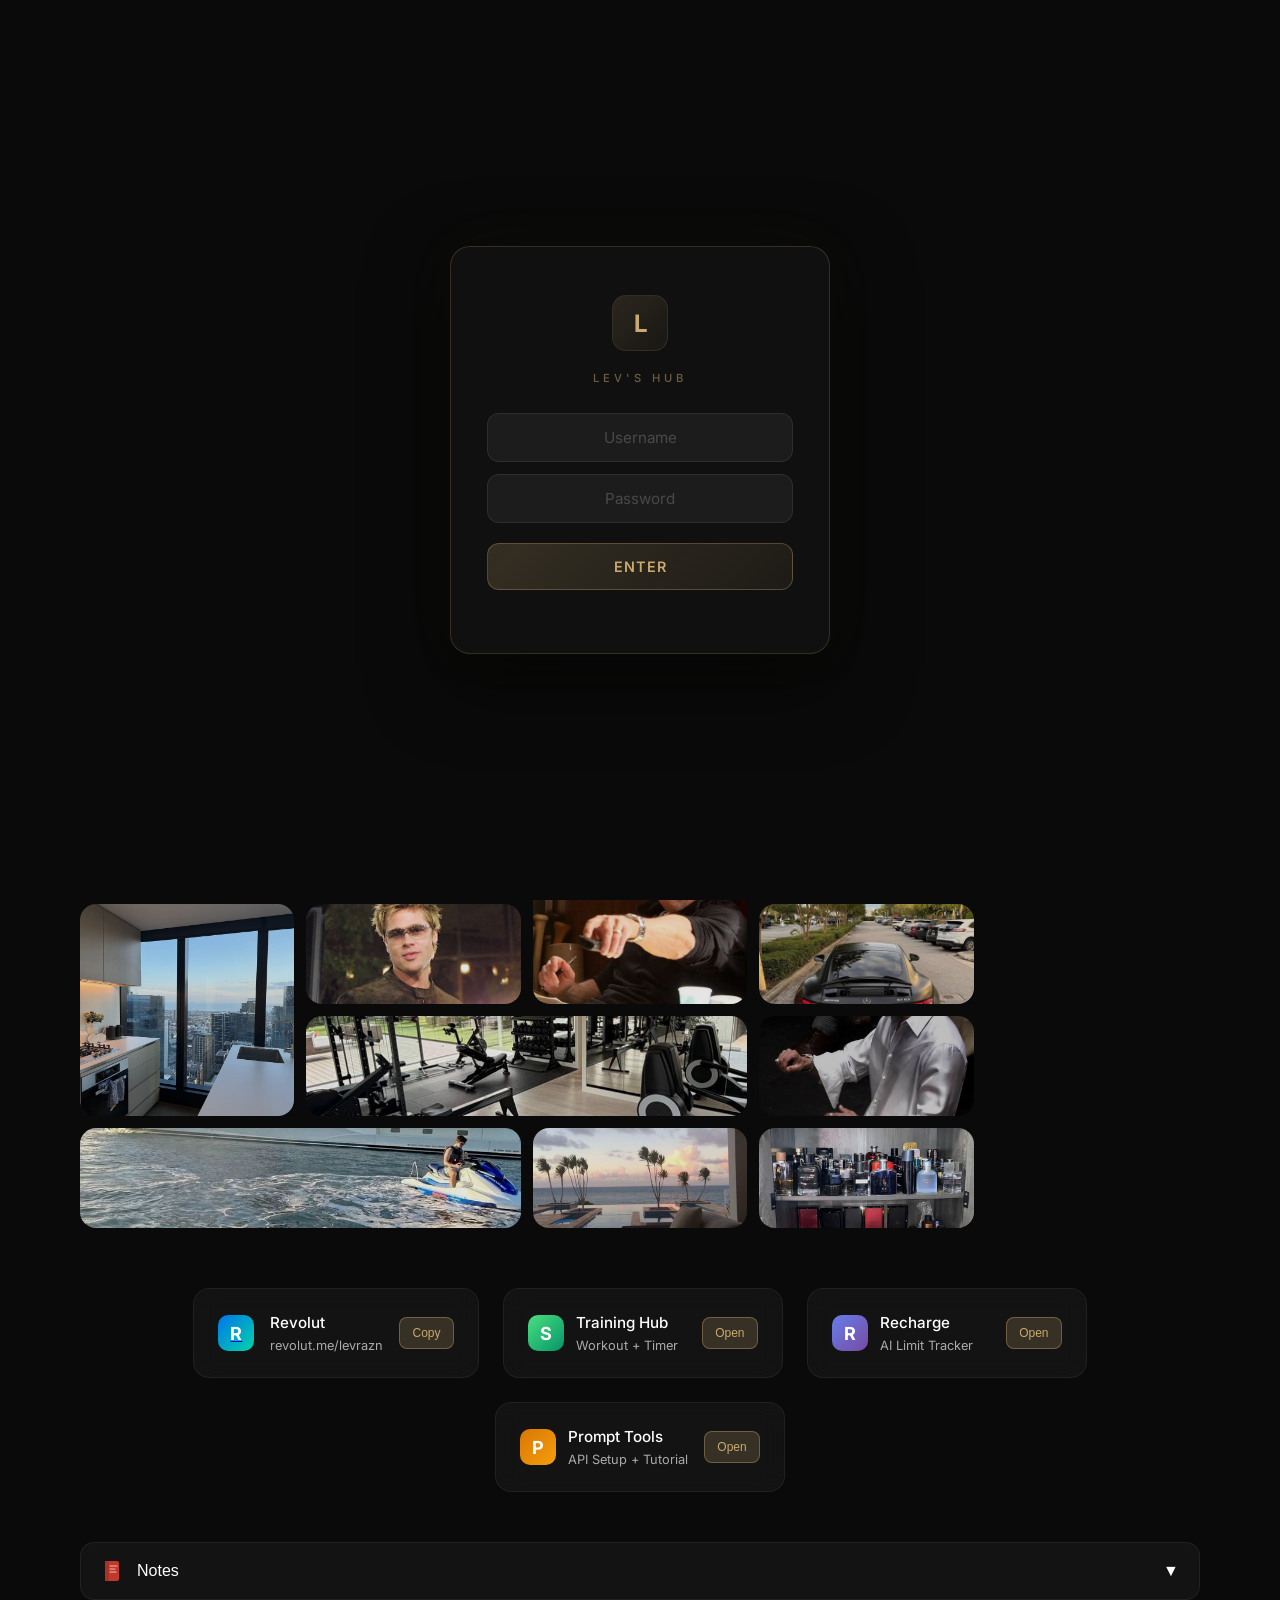
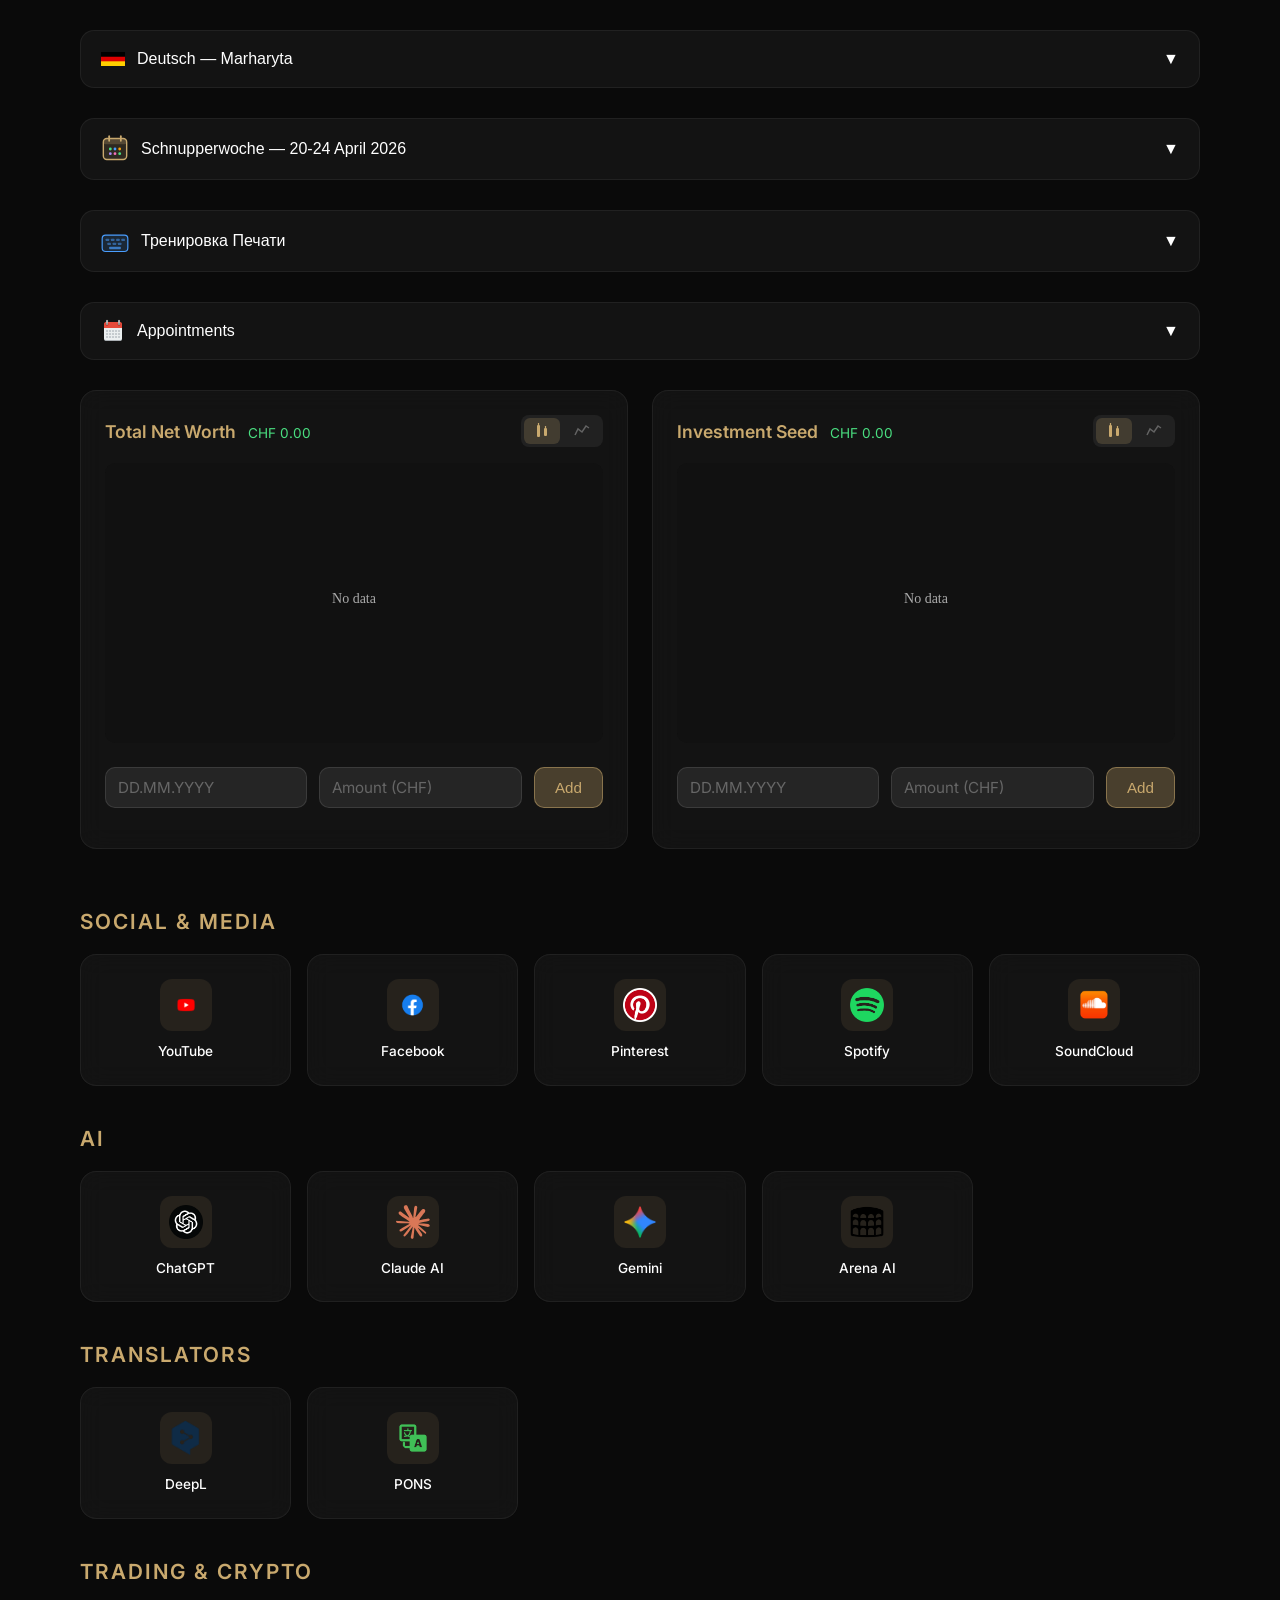
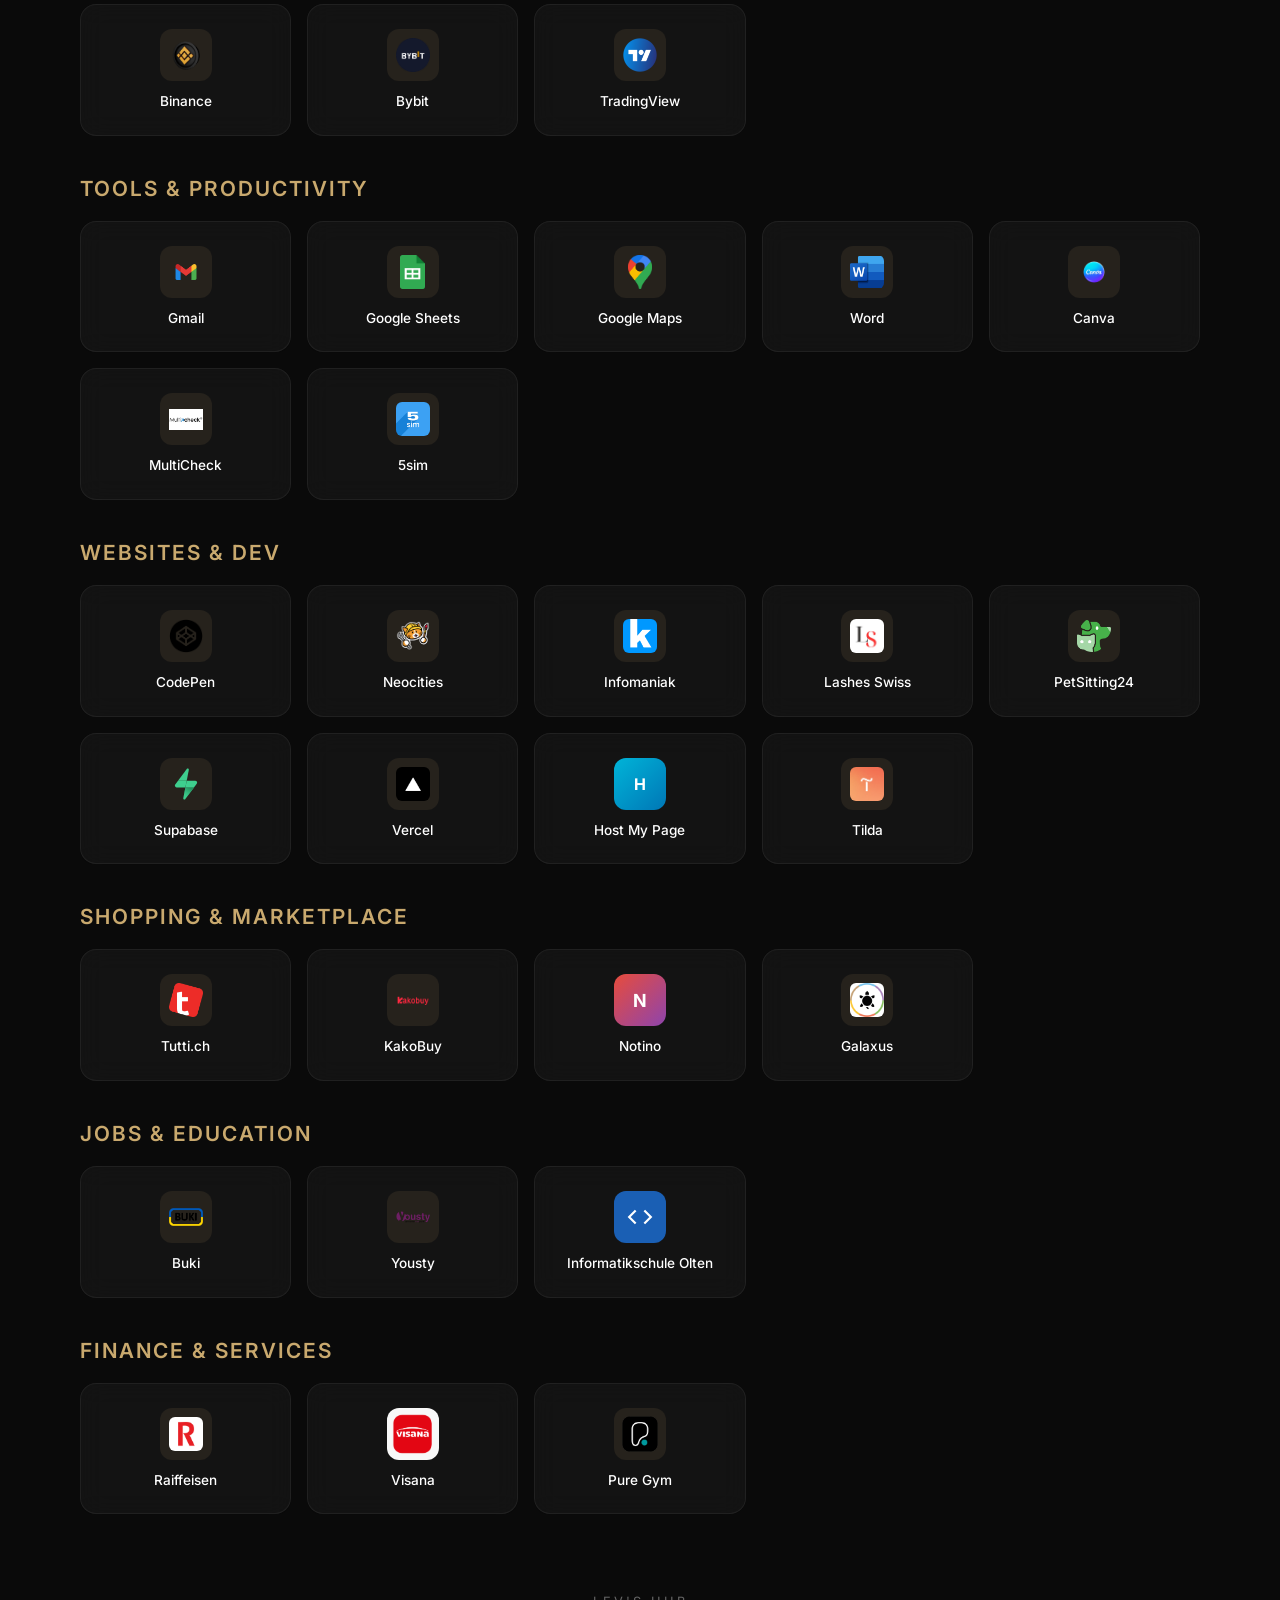
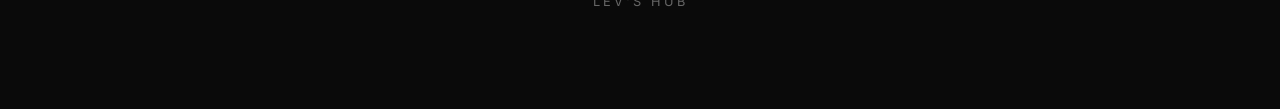
==== commit b55b72f6: "update site" ====
--- a/index.html
+++ b/index.html
@@ -1188,6 +1188,18 @@
                     </div>
                 </div>
                 <button class="copy-btn" onclick="window.open('recharge.html', '_self')">Open</button>
+            </div>
+
+            <!-- Prompt Tools -->
+            <div class="fast-access-card">
+                <div style="display: flex; gap: 12px; align-items: center; width: 100%;">
+                    <div style="width:36px;height:36px;border-radius:10px;background:linear-gradient(135deg,#d97706,#f59e0b);display:flex;align-items:center;justify-content:center;font-weight:700;font-size:18px;color:#fff;font-family:Inter,sans-serif;">P</div>
+                    <div class="fa-content">
+                        <div class="fa-label">Prompt Tools</div>
+                        <div class="fa-sublabel">API Setup + Tutorial</div>
+                    </div>
+                </div>
+                <button class="copy-btn" onclick="window.open('prompt-tools.html', '_self')">Open</button>
             </div>
 
         </div>
@@ -2101,19 +2113,29 @@
         }
 
         // Appointments
+        function formatDateDMY(dateStr) {
+            // "2026-03-08" → "08.03.2026"
+            if (!dateStr) return '';
+            const parts = dateStr.split('-');
+            if (parts.length === 3) return parts[2] + '.' + parts[1] + '.' + parts[0];
+            return dateStr;
+        }
+
         function loadAppointments() {
             const appts = JSON.parse(localStorage.getItem('levhub_appt') || '[]');
+            // Sort and save back so indices stay consistent
+            appts.sort((a, b) => new Date(a.date) - new Date(b.date));
+            localStorage.setItem('levhub_appt', JSON.stringify(appts));
+
             const list = document.getElementById('appointmentList');
             list.innerHTML = '';
-
-            appts.sort((a, b) => new Date(a.date) - new Date(b.date));
 
             appts.forEach((appt, idx) => {
                 const item = document.createElement('div');
                 item.className = 'appointment-item';
                 item.innerHTML = `
                     <div class="appointment-details">
-                        <div class="appointment-date">${appt.date}</div>
+                        <div class="appointment-date">${formatDateDMY(appt.date)}</div>
                         <div class="appointment-time">${appt.time}</div>
                         <div class="appointment-desc">${appt.desc}</div>
                     </div>
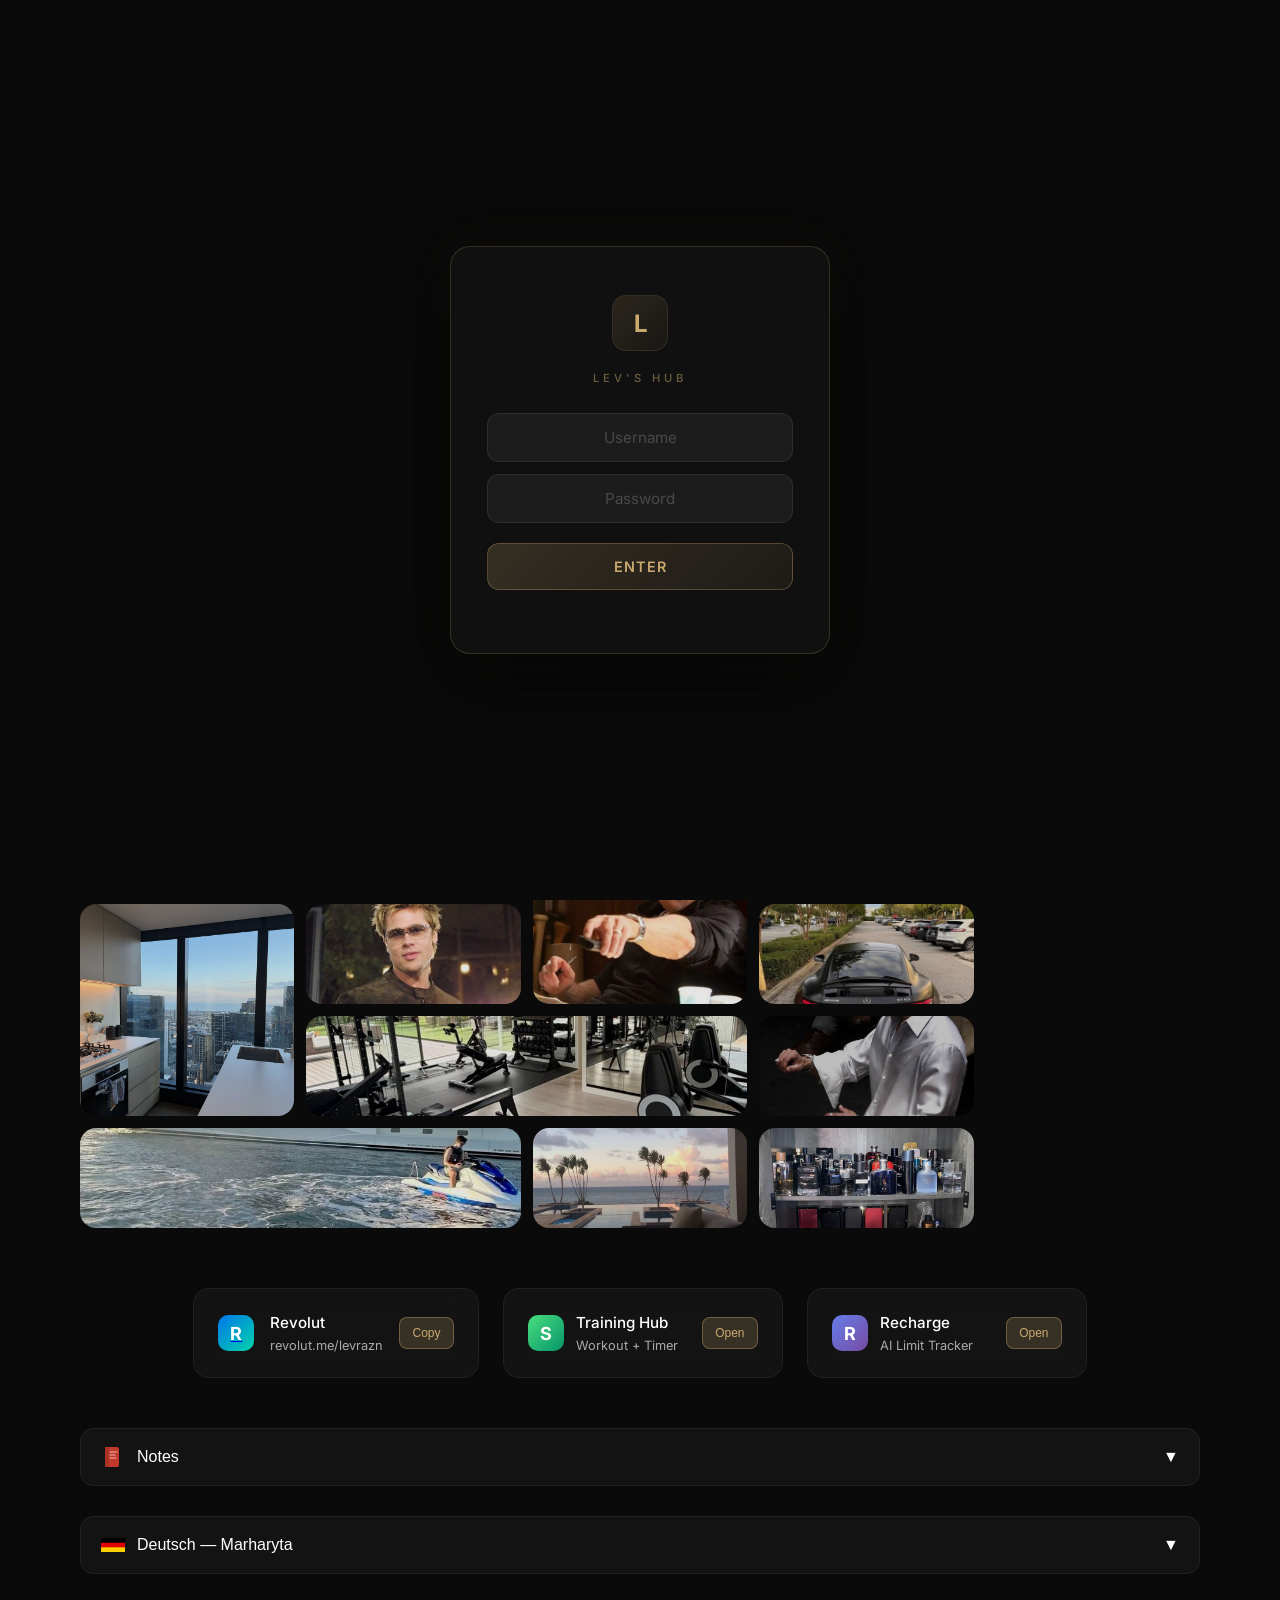
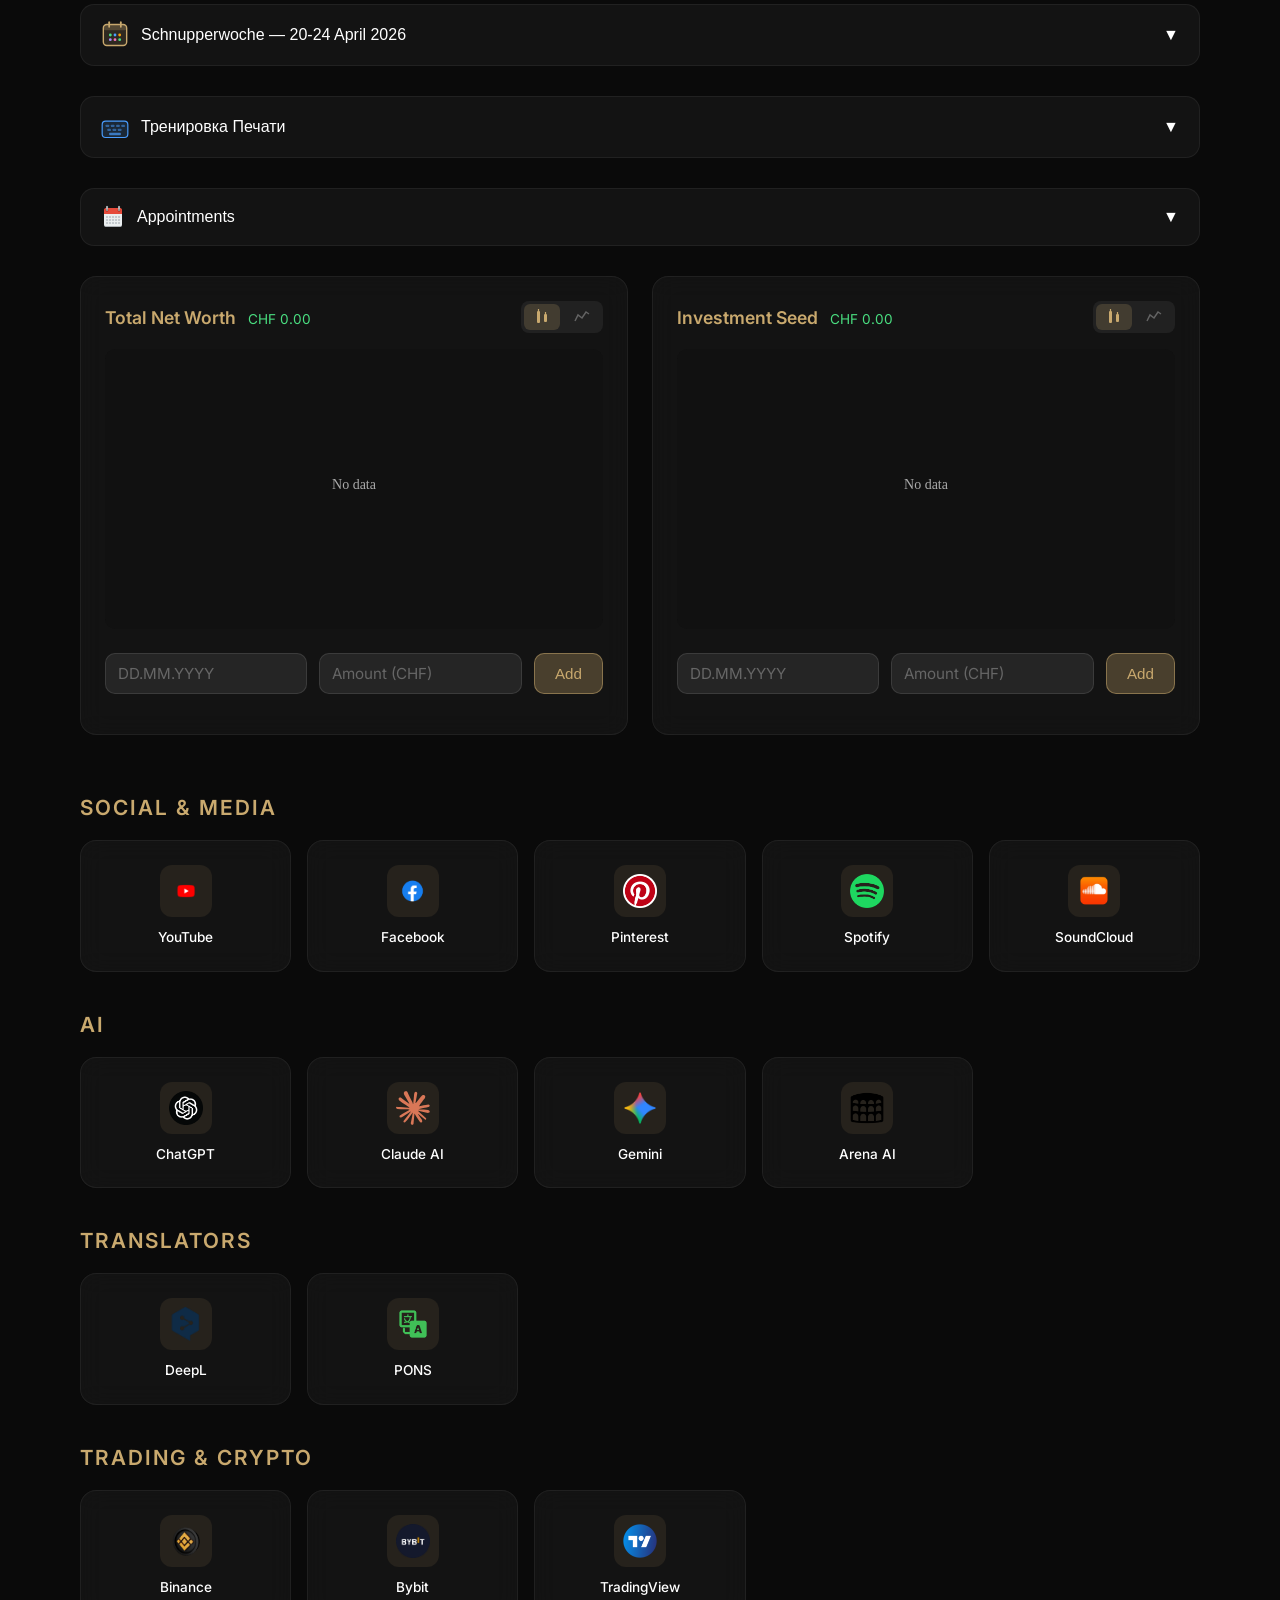
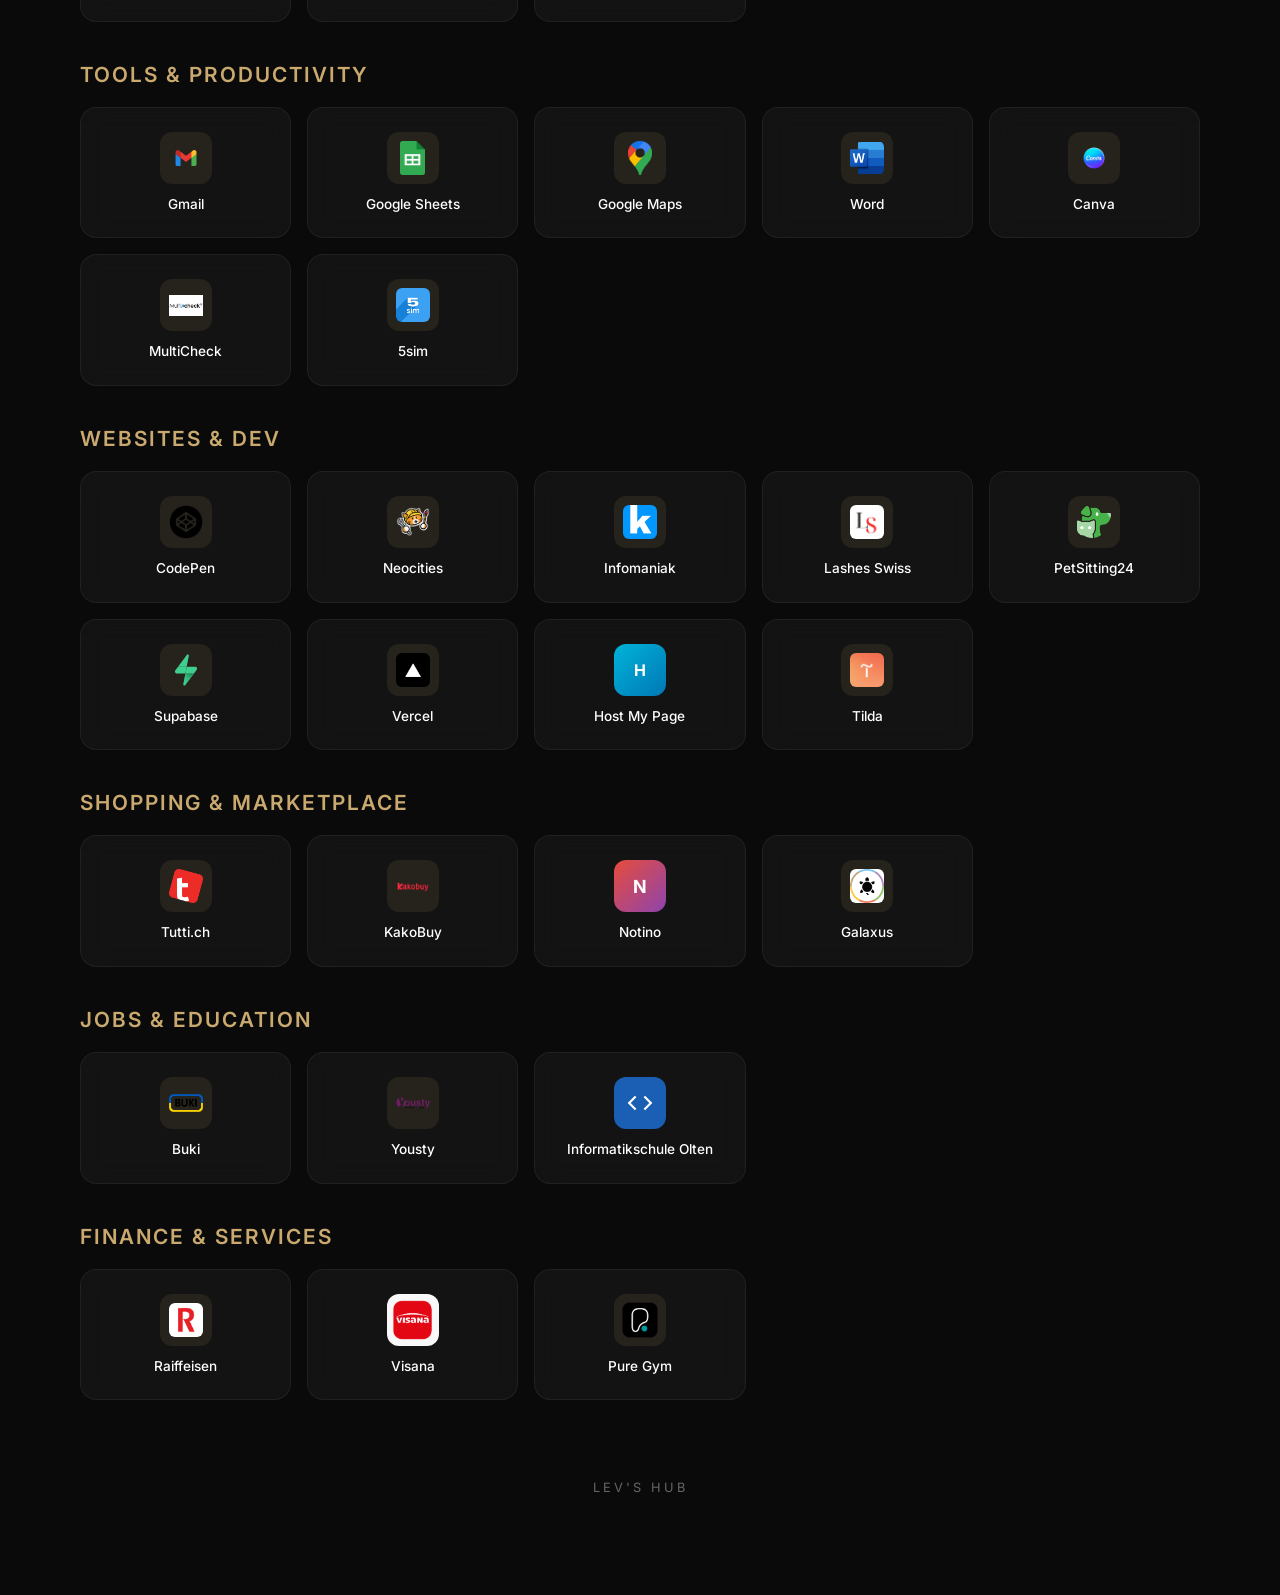
==== commit 661f8b4a: "update site" ====
--- a/index.html
+++ b/index.html
@@ -1190,17 +1190,6 @@
                 <button class="copy-btn" onclick="window.open('recharge.html', '_self')">Open</button>
             </div>
 
-            <!-- Prompt Tools -->
-            <div class="fast-access-card">
-                <div style="display: flex; gap: 12px; align-items: center; width: 100%;">
-                    <div style="width:36px;height:36px;border-radius:10px;background:linear-gradient(135deg,#d97706,#f59e0b);display:flex;align-items:center;justify-content:center;font-weight:700;font-size:18px;color:#fff;font-family:Inter,sans-serif;">P</div>
-                    <div class="fa-content">
-                        <div class="fa-label">Prompt Tools</div>
-                        <div class="fa-sublabel">API Setup + Tutorial</div>
-                    </div>
-                </div>
-                <button class="copy-btn" onclick="window.open('prompt-tools.html', '_self')">Open</button>
-            </div>
 
         </div>
 
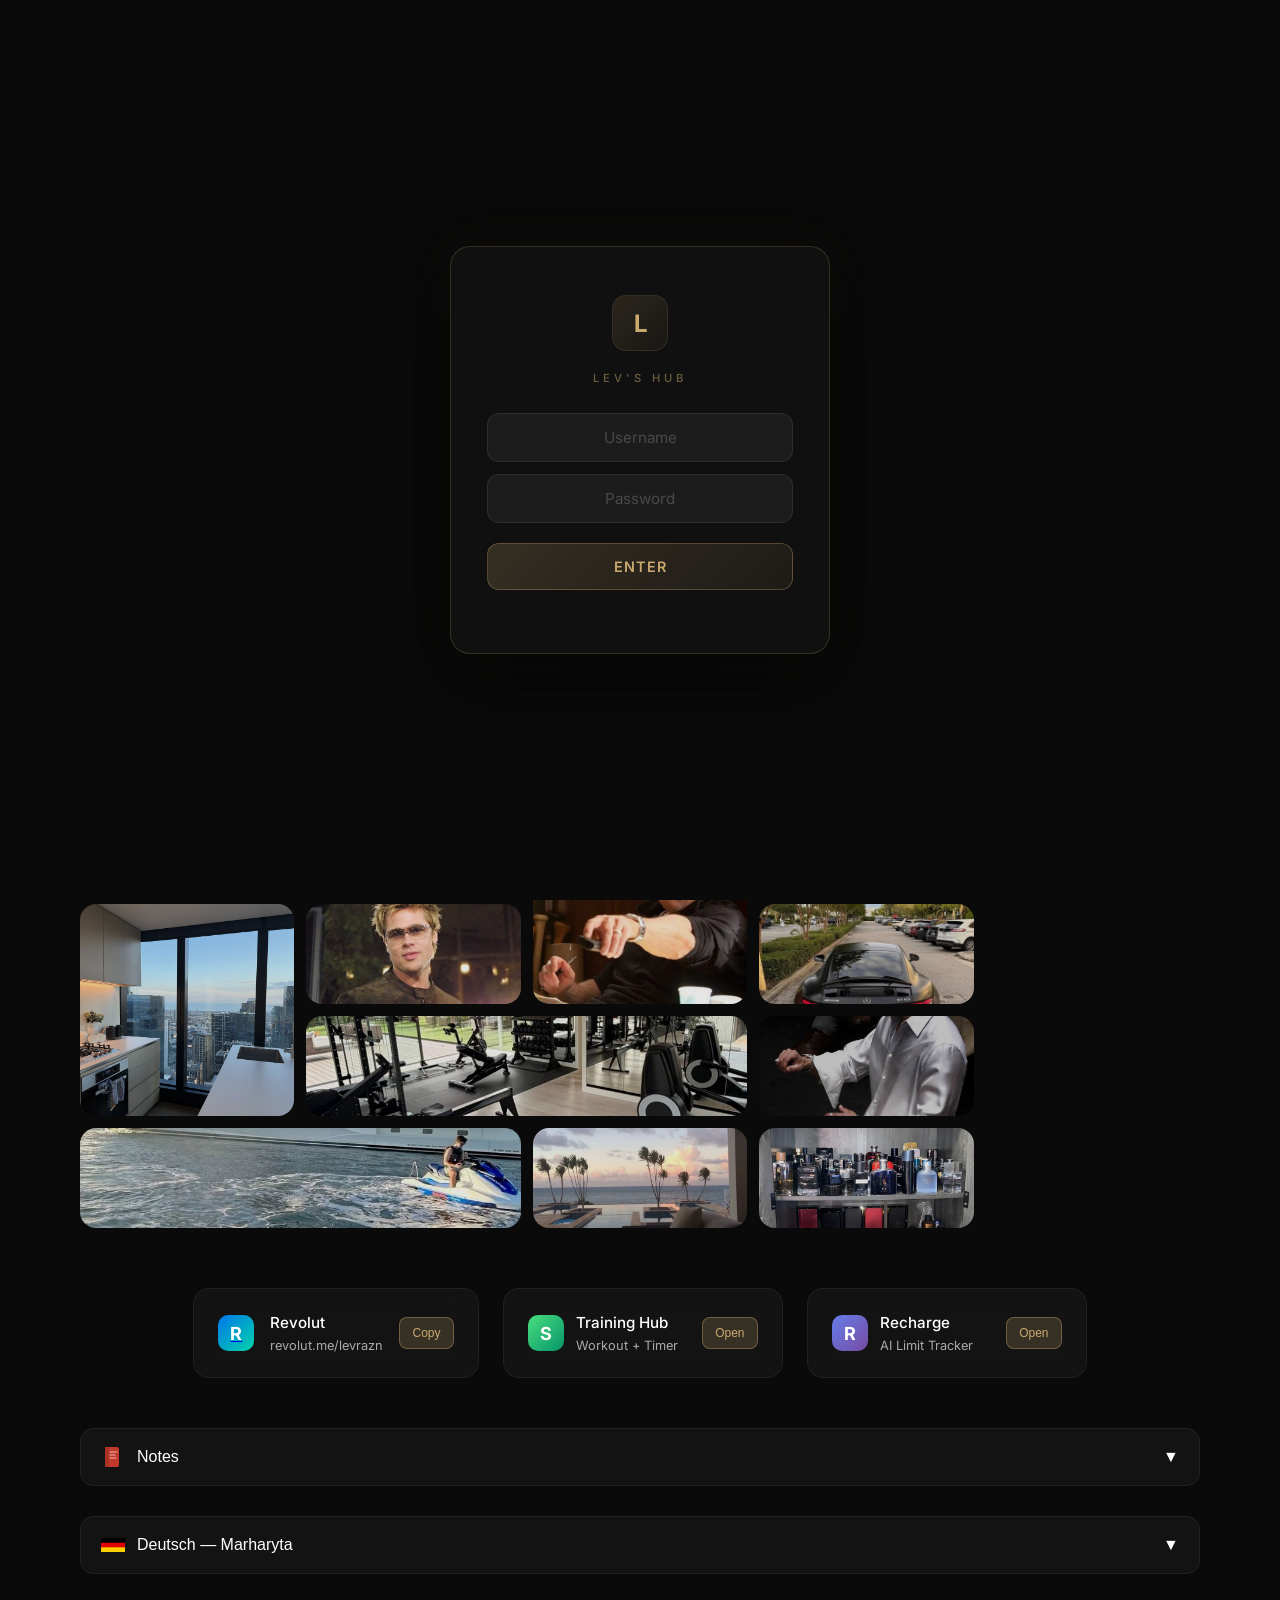
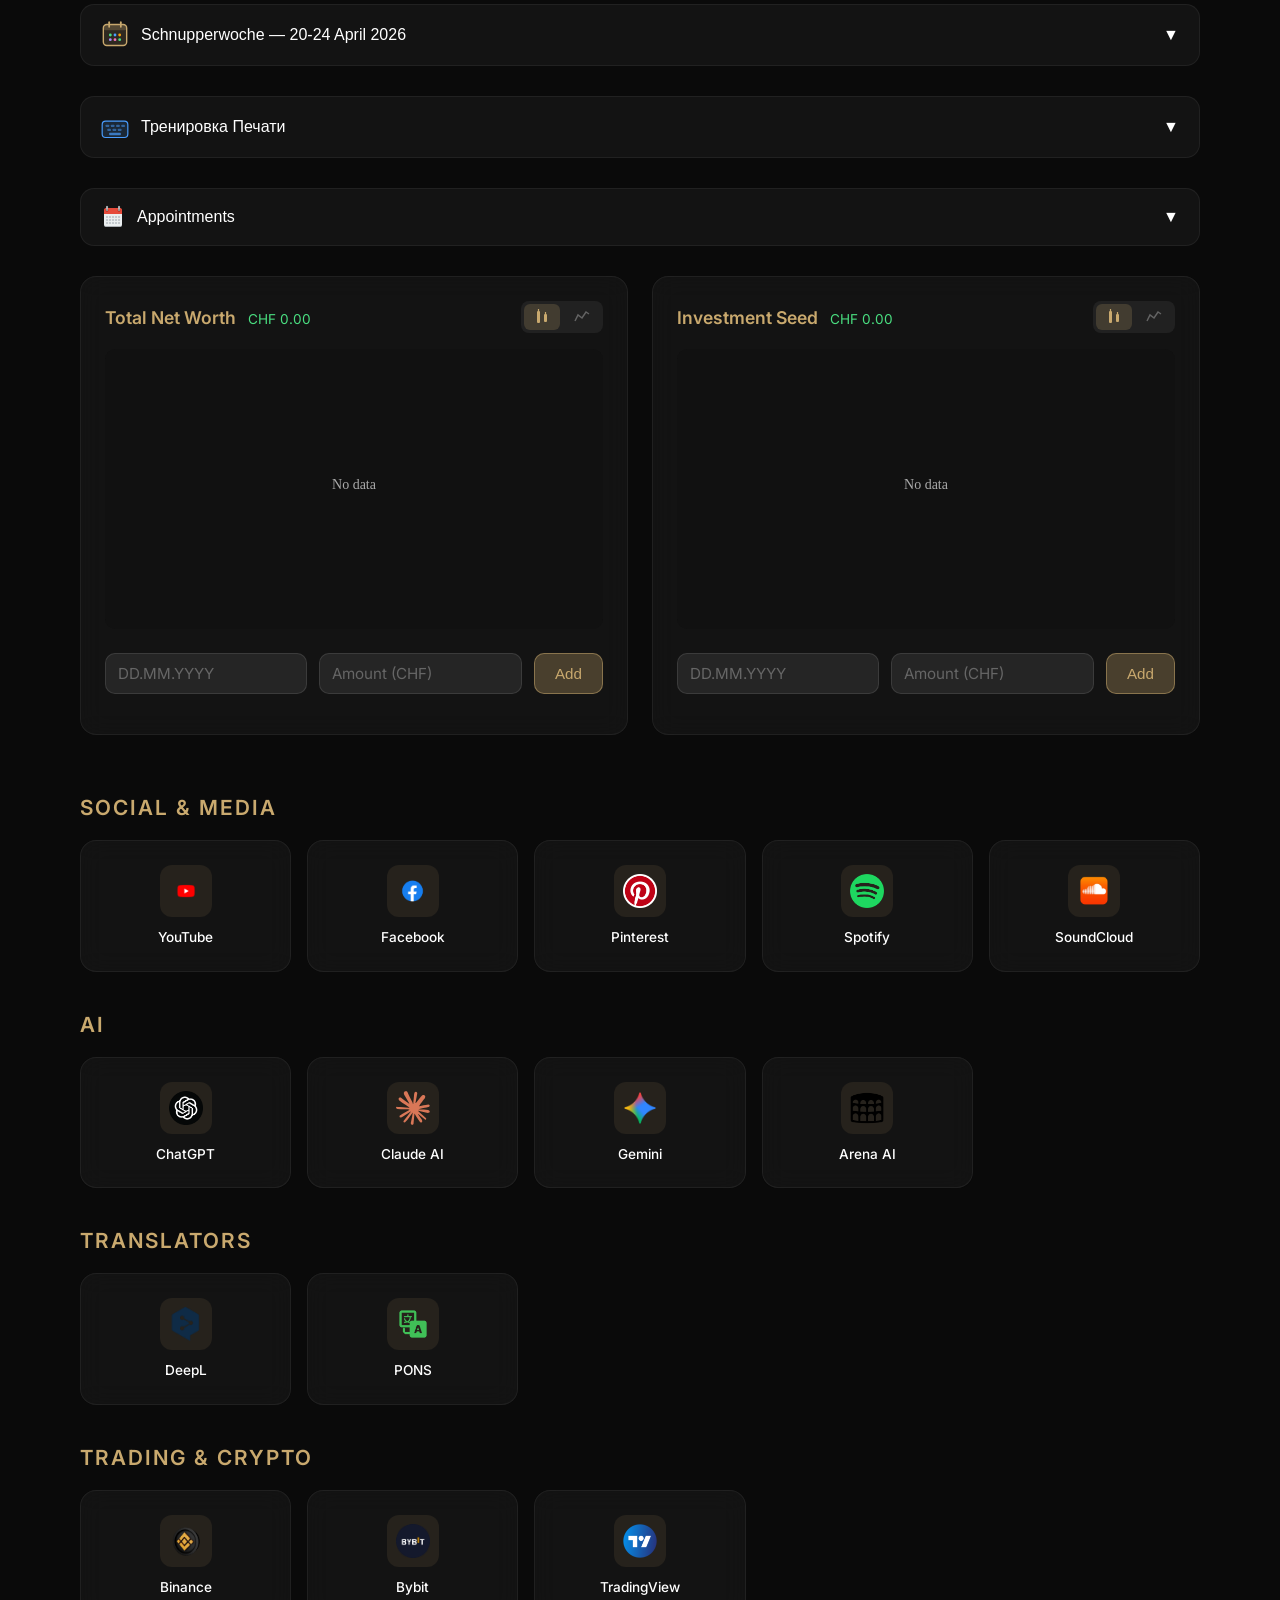
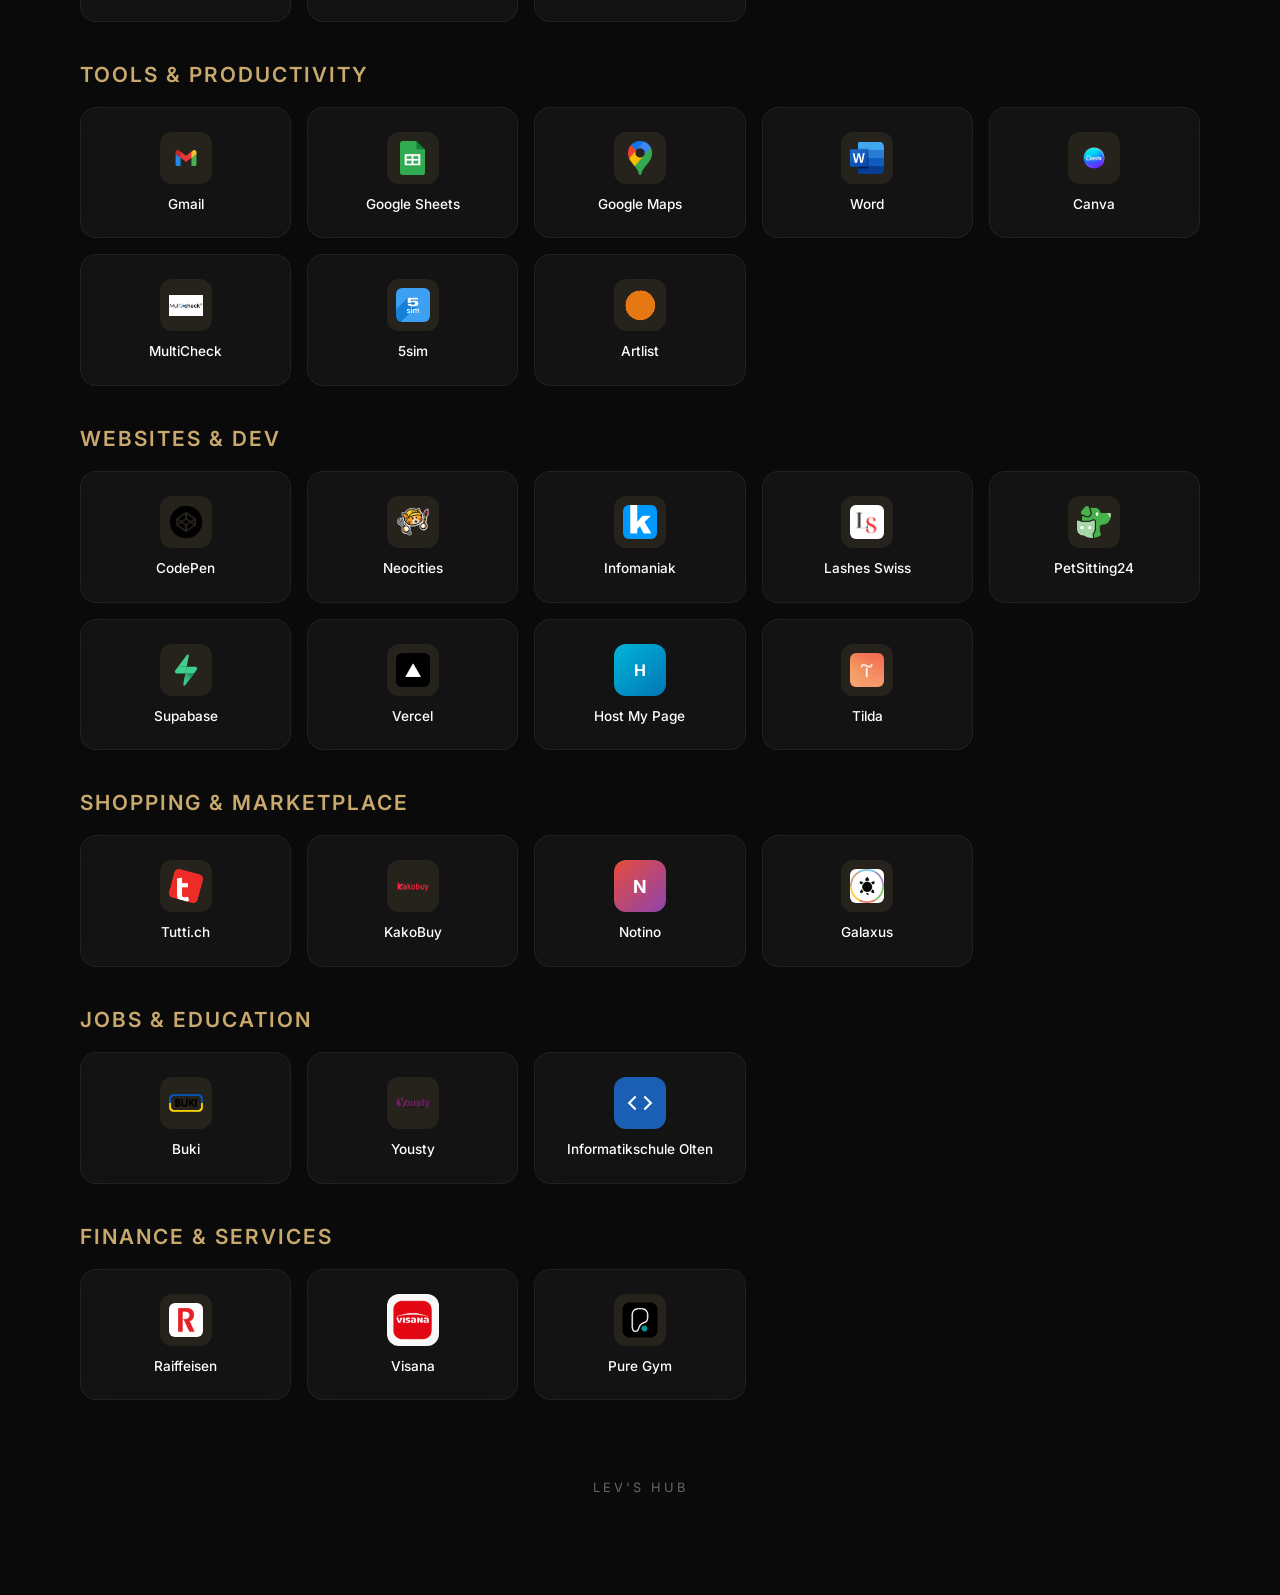
==== commit 7047ddac: "update site" ====
--- a/index.html
+++ b/index.html
@@ -1740,6 +1740,10 @@
                 <div class="icon-wrap"><img src="5sim.icon.png" alt=""></div>
                 <span class="label">5sim</span>
             </a>
+            <a class="link-card" href="https://artlist.io/" target="_blank">
+                <div class="icon-wrap"><img src="artlist.icon.png" alt=""></div>
+                <span class="label">Artlist</span>
+            </a>
         </div>
 
         <!-- Websites & Dev -->
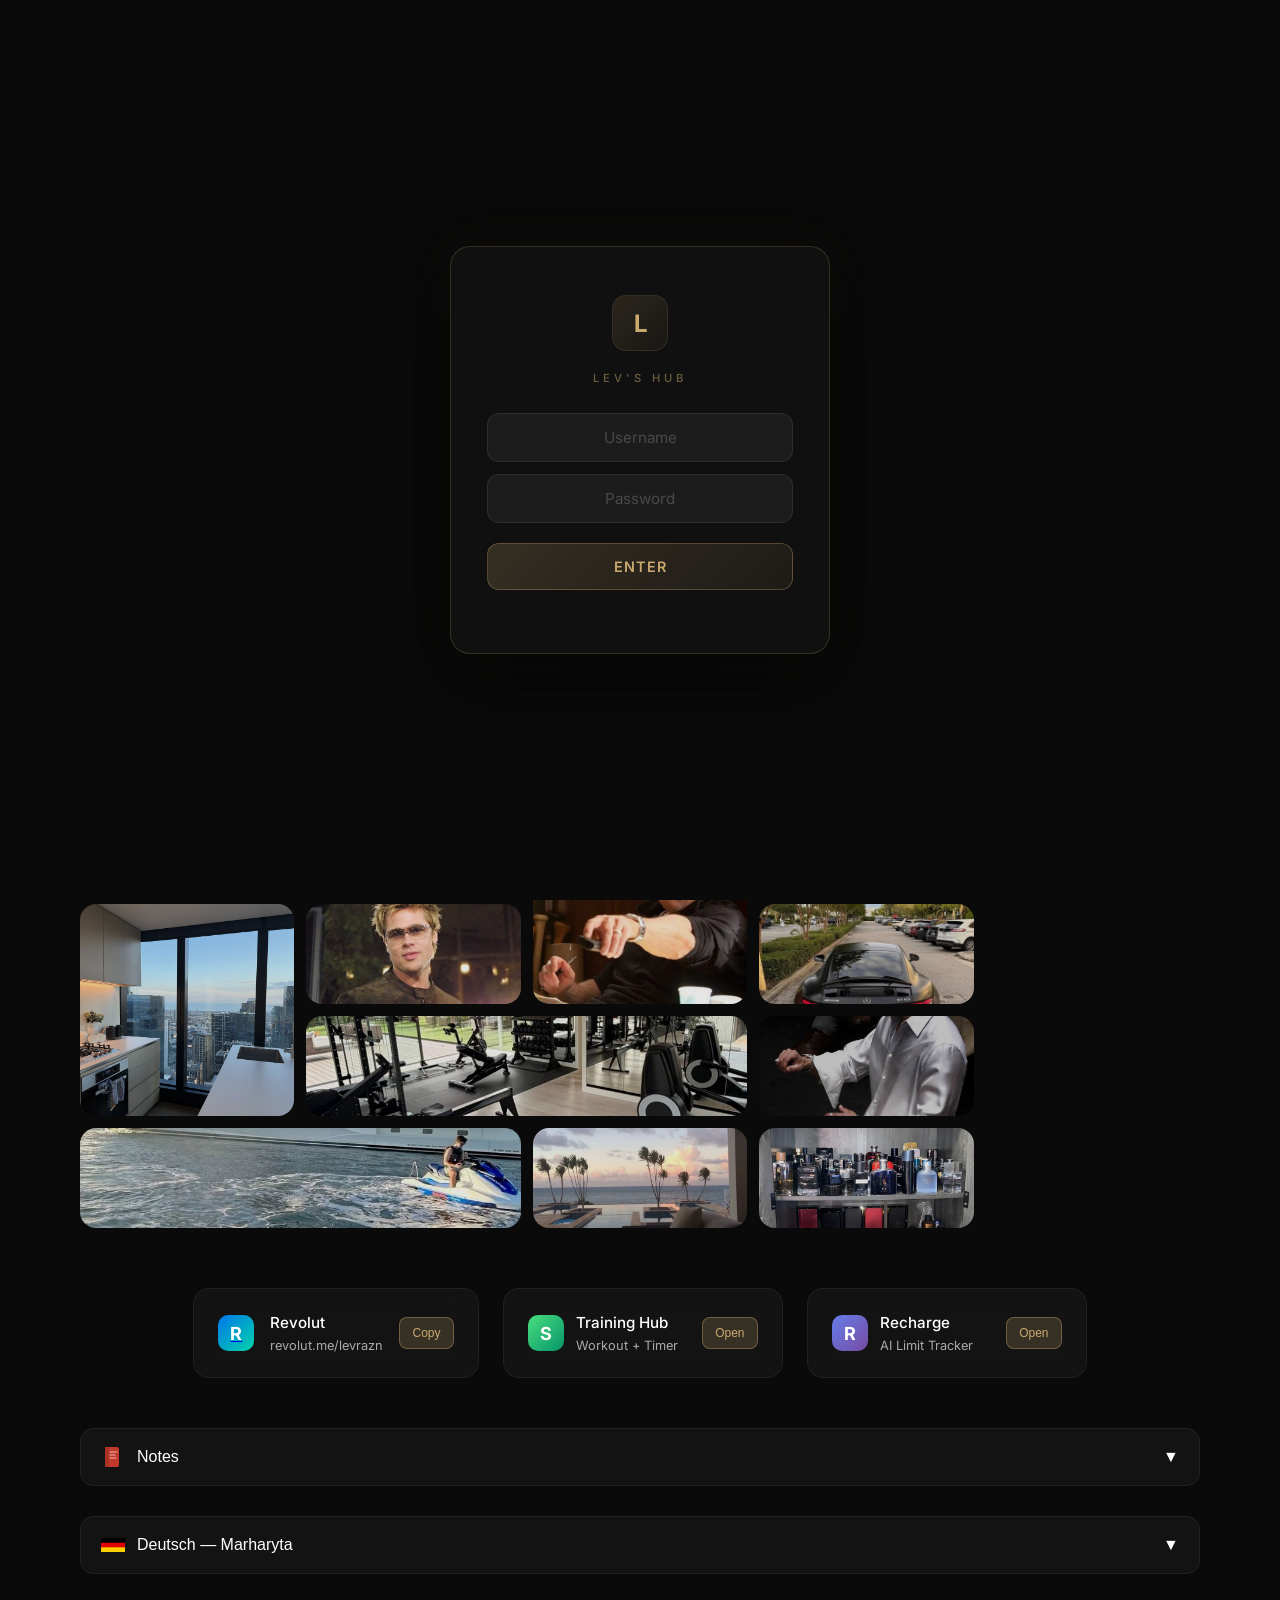
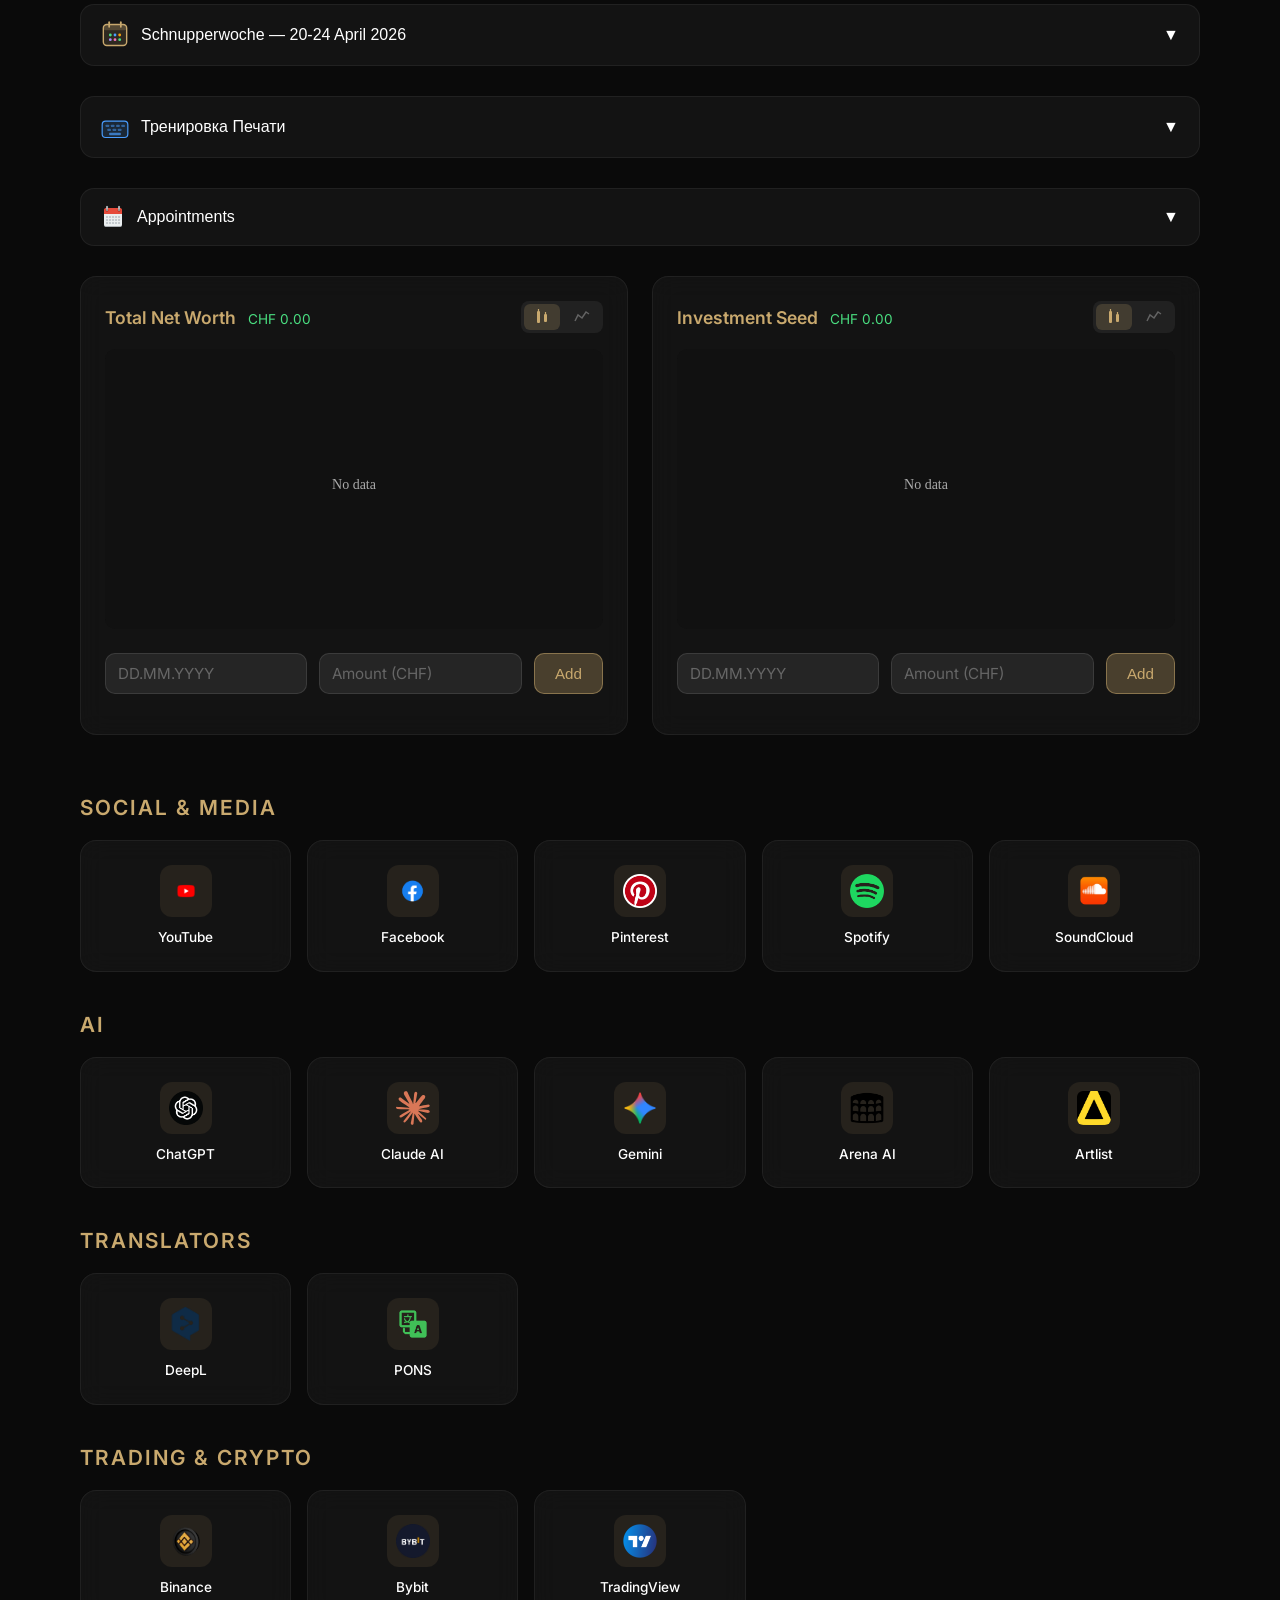
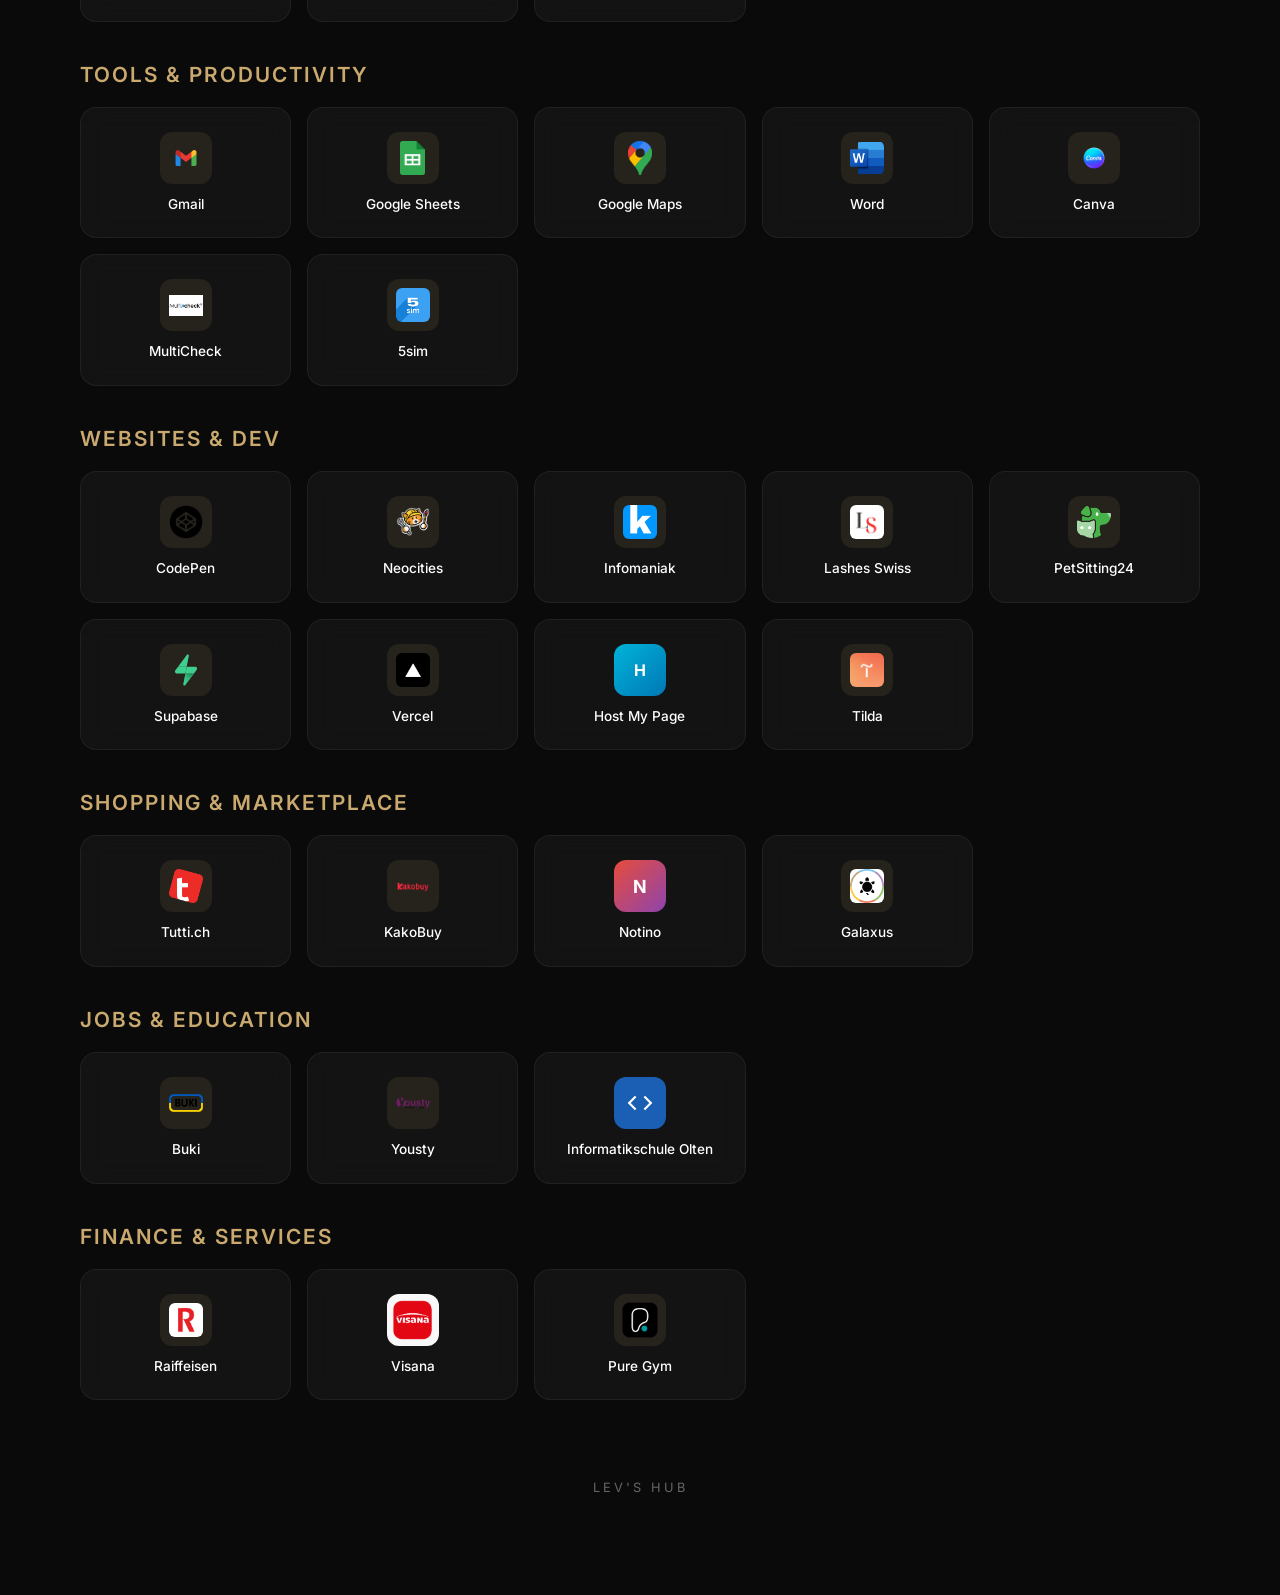
==== commit c0eaebe0: "update site" ====
--- a/index.html
+++ b/index.html
@@ -1677,6 +1677,10 @@
                 <div class="icon-wrap"><img src="lmarena-ai.icon.webp" alt=""></div>
                 <span class="label">Arena AI</span>
             </a>
+            <a class="link-card" href="https://artlist.io/" target="_blank">
+                <div class="icon-wrap"><img src="artlist.icon.png" alt=""></div>
+                <span class="label">Artlist</span>
+            </a>
         </div>
 
         <!-- Translators -->
@@ -1739,10 +1743,6 @@
             <a class="link-card" href="https://5sim.net/" target="_blank">
                 <div class="icon-wrap"><img src="5sim.icon.png" alt=""></div>
                 <span class="label">5sim</span>
-            </a>
-            <a class="link-card" href="https://artlist.io/" target="_blank">
-                <div class="icon-wrap"><img src="artlist.icon.png" alt=""></div>
-                <span class="label">Artlist</span>
             </a>
         </div>
 
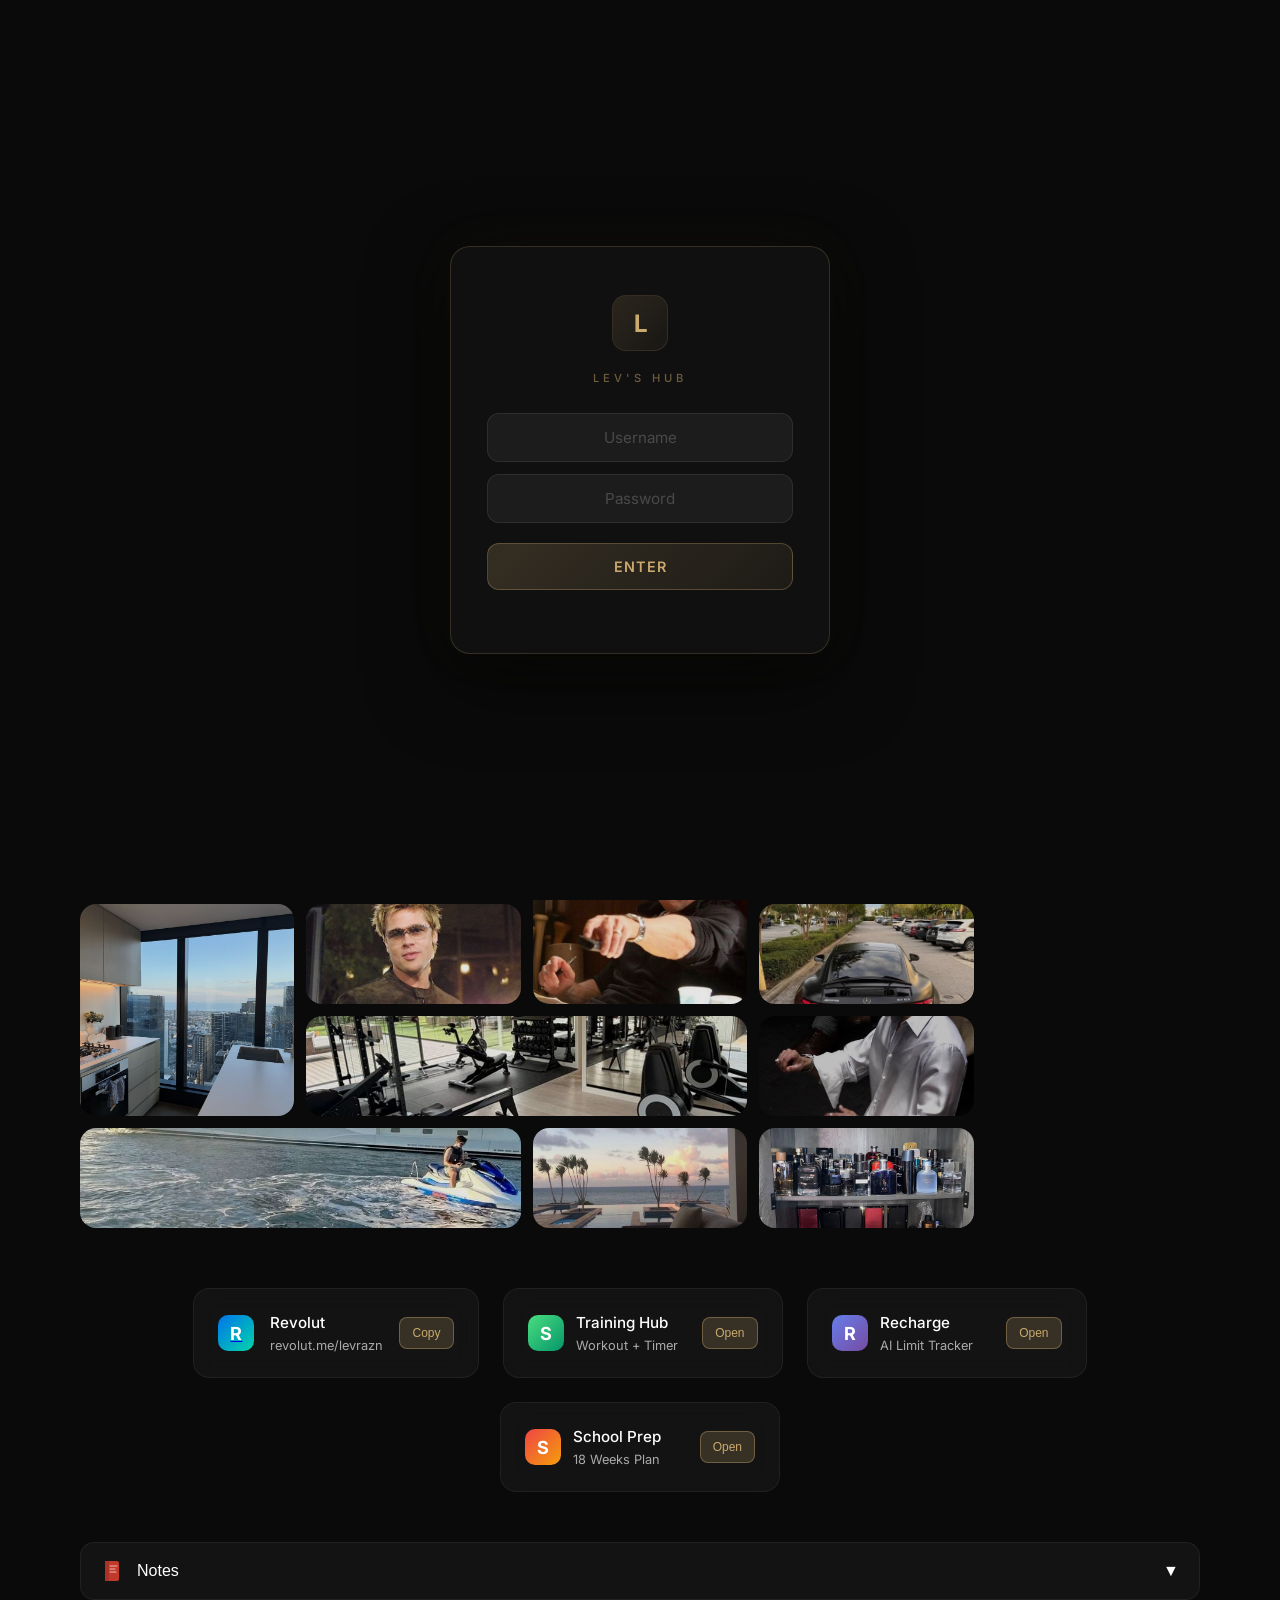
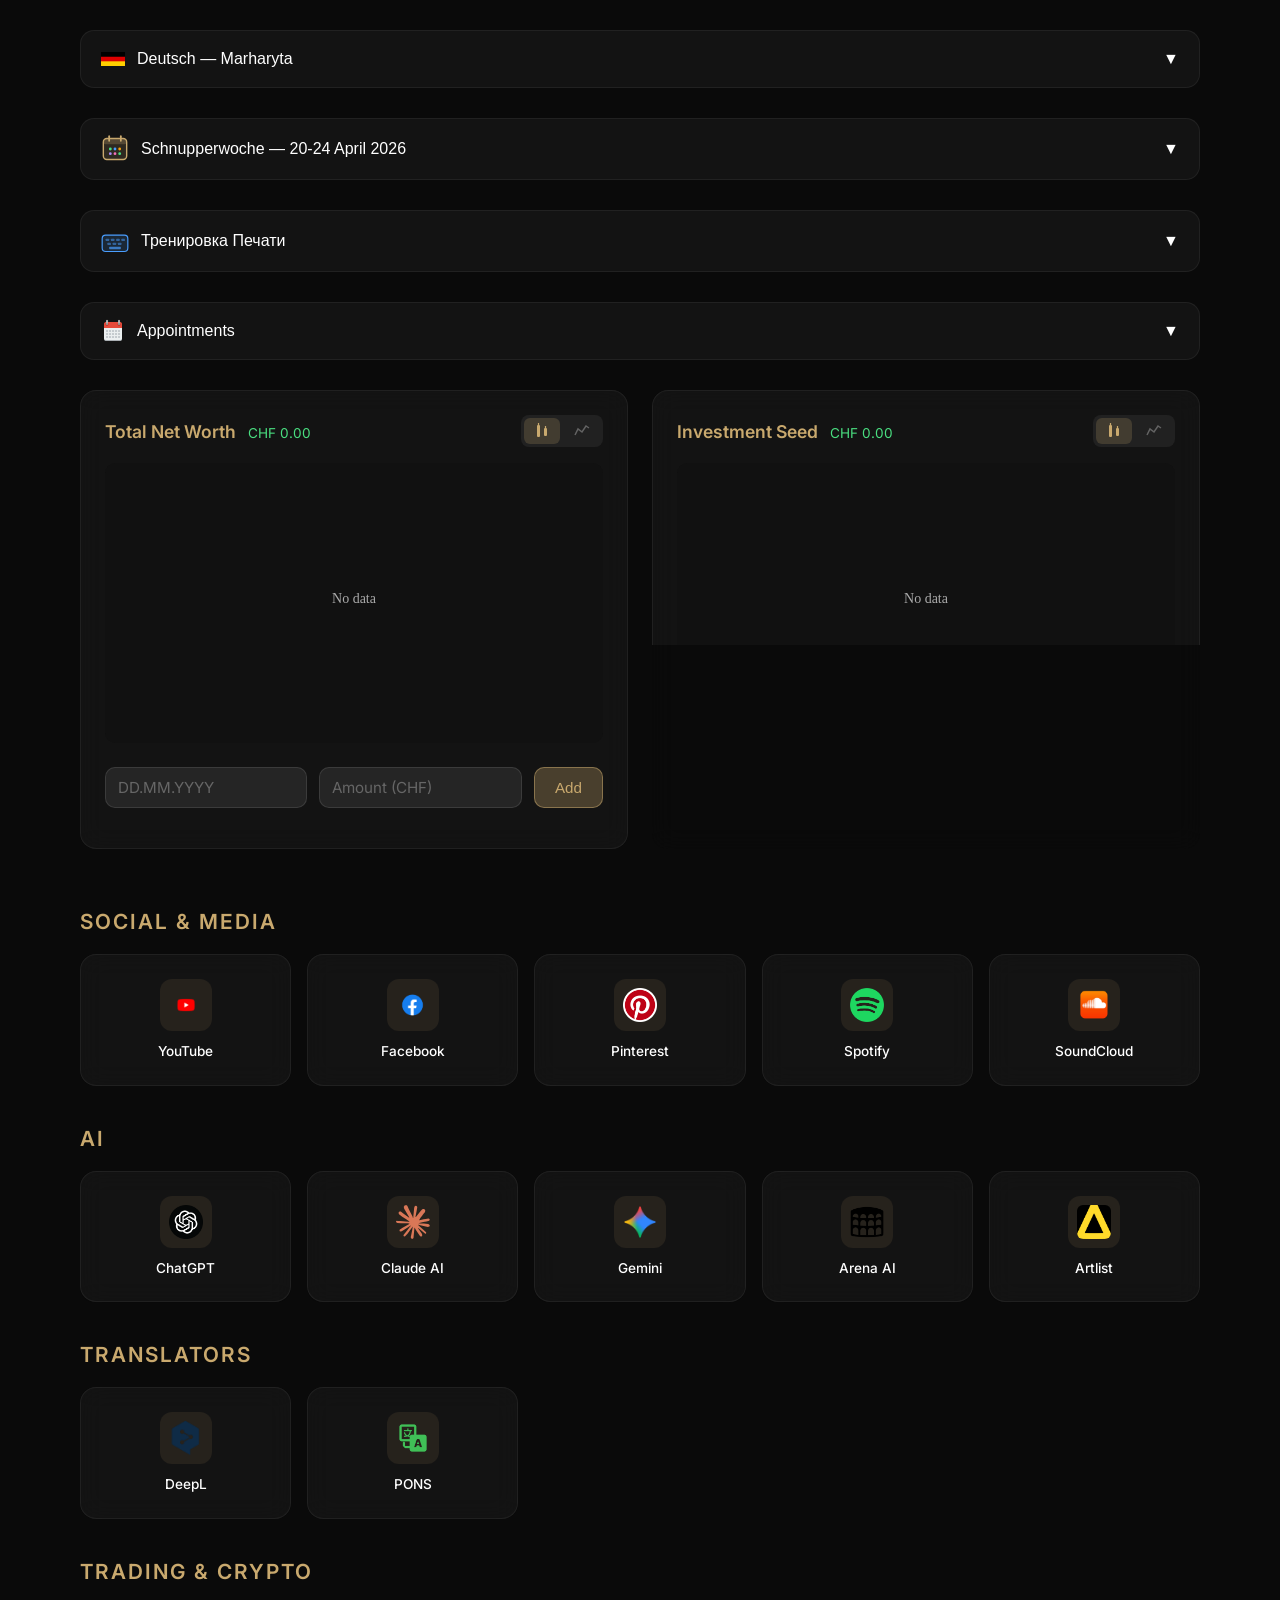
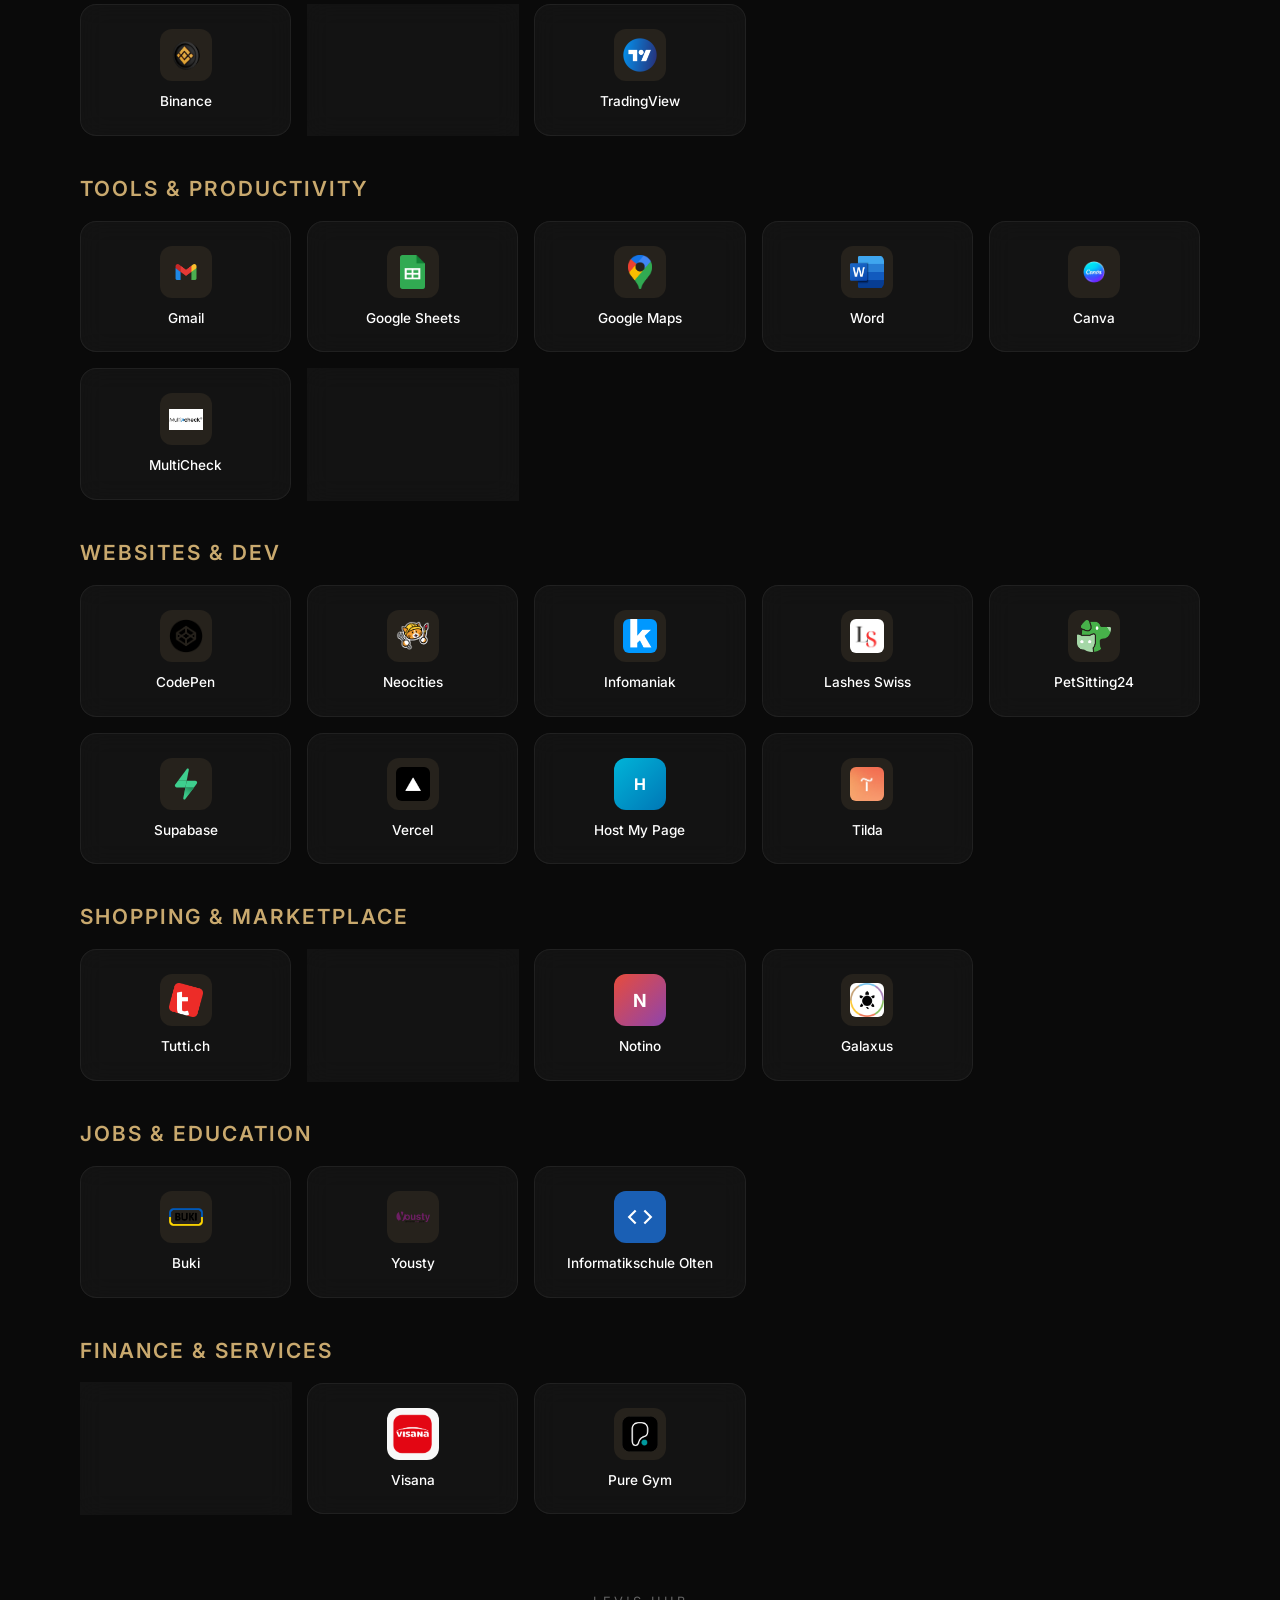
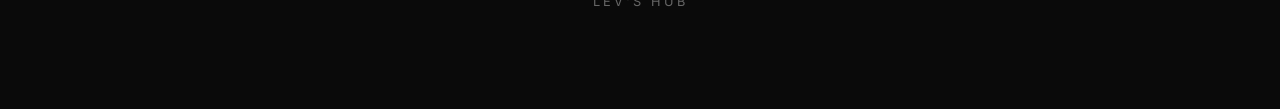
==== commit 70d22c21: "update site" ====
--- a/index.html
+++ b/index.html
@@ -1190,6 +1190,17 @@
                 <button class="copy-btn" onclick="window.open('recharge.html', '_self')">Open</button>
             </div>
 
+            <!-- School Prep -->
+            <div class="fast-access-card">
+                <div style="display: flex; gap: 12px; align-items: center; width: 100%;">
+                    <div style="width:36px;height:36px;border-radius:10px;background:linear-gradient(135deg,#ef4444,#f59e0b);display:flex;align-items:center;justify-content:center;font-weight:700;font-size:18px;color:#fff;font-family:Inter,sans-serif;">S</div>
+                    <div class="fa-content">
+                        <div class="fa-label">School Prep</div>
+                        <div class="fa-sublabel">18 Weeks Plan</div>
+                    </div>
+                </div>
+                <button class="copy-btn" onclick="window.open('school-prep.html', '_self')">Open</button>
+            </div>
 
         </div>
 
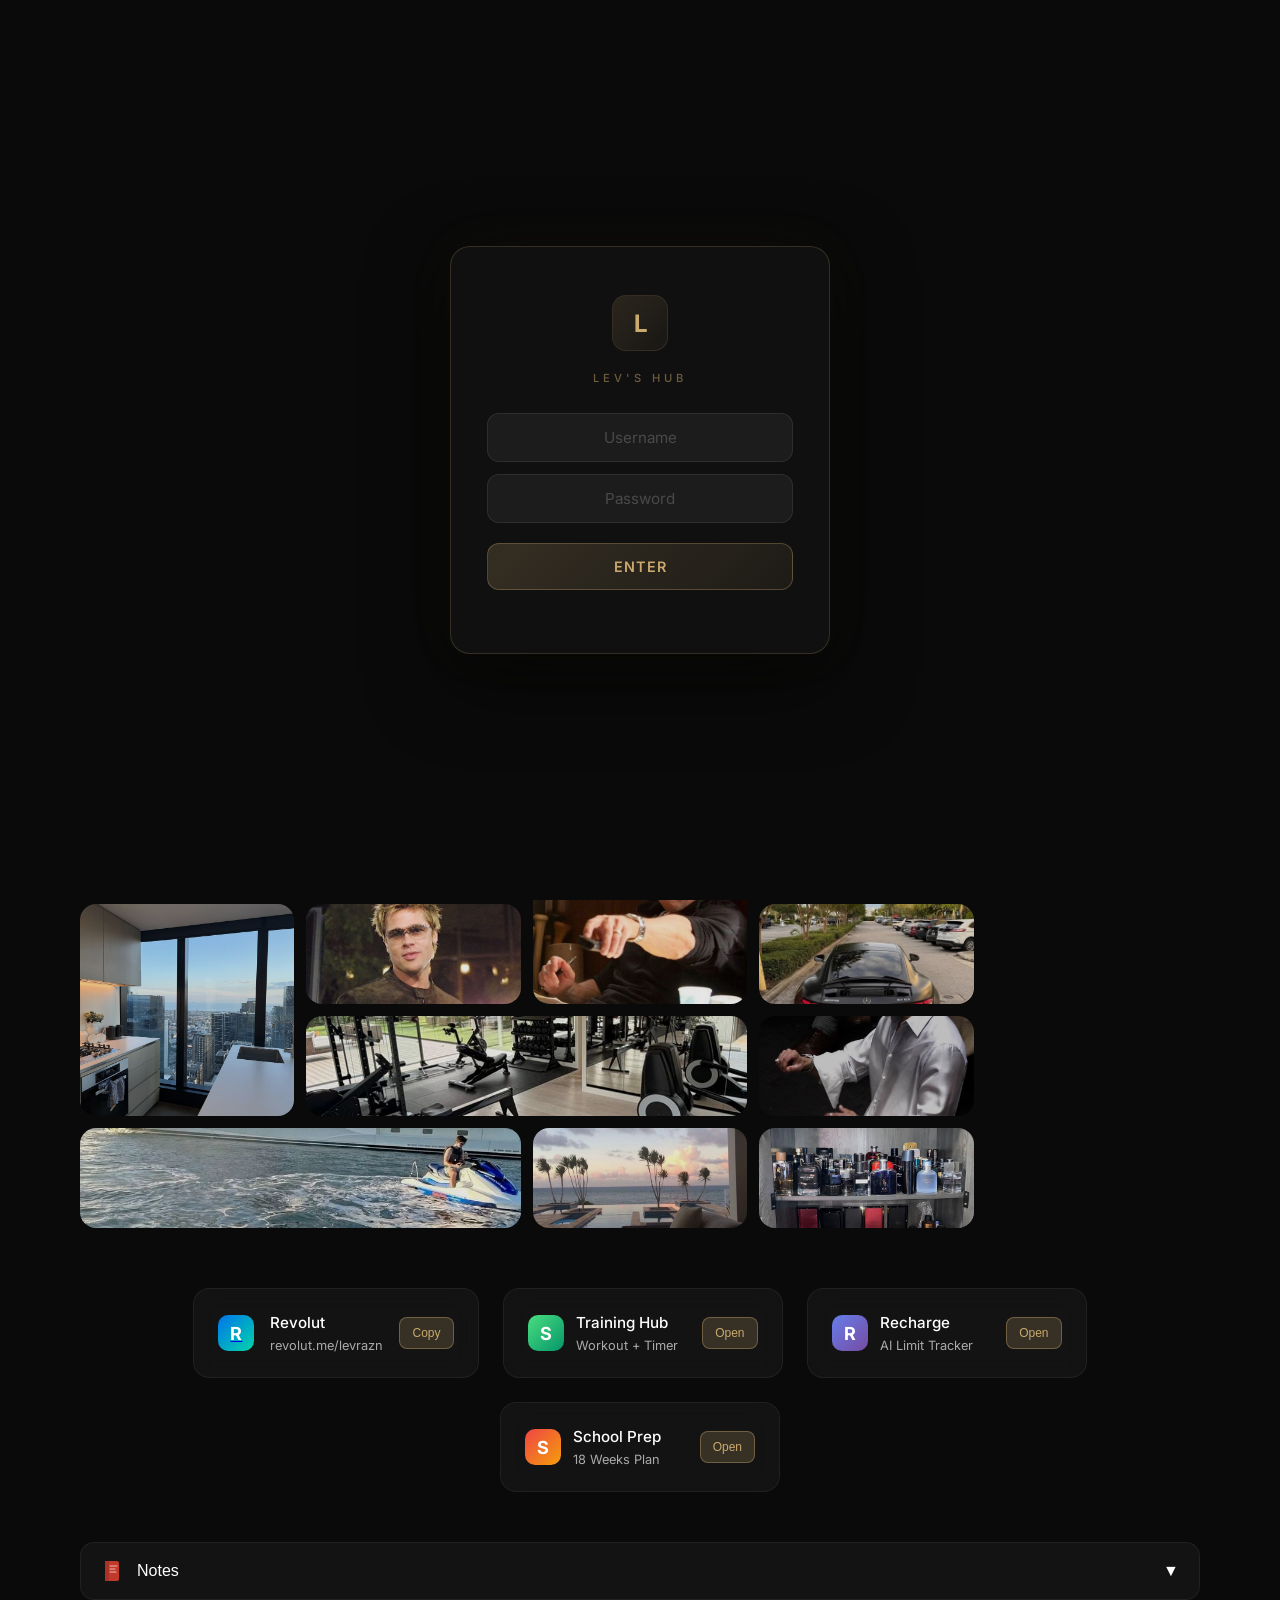
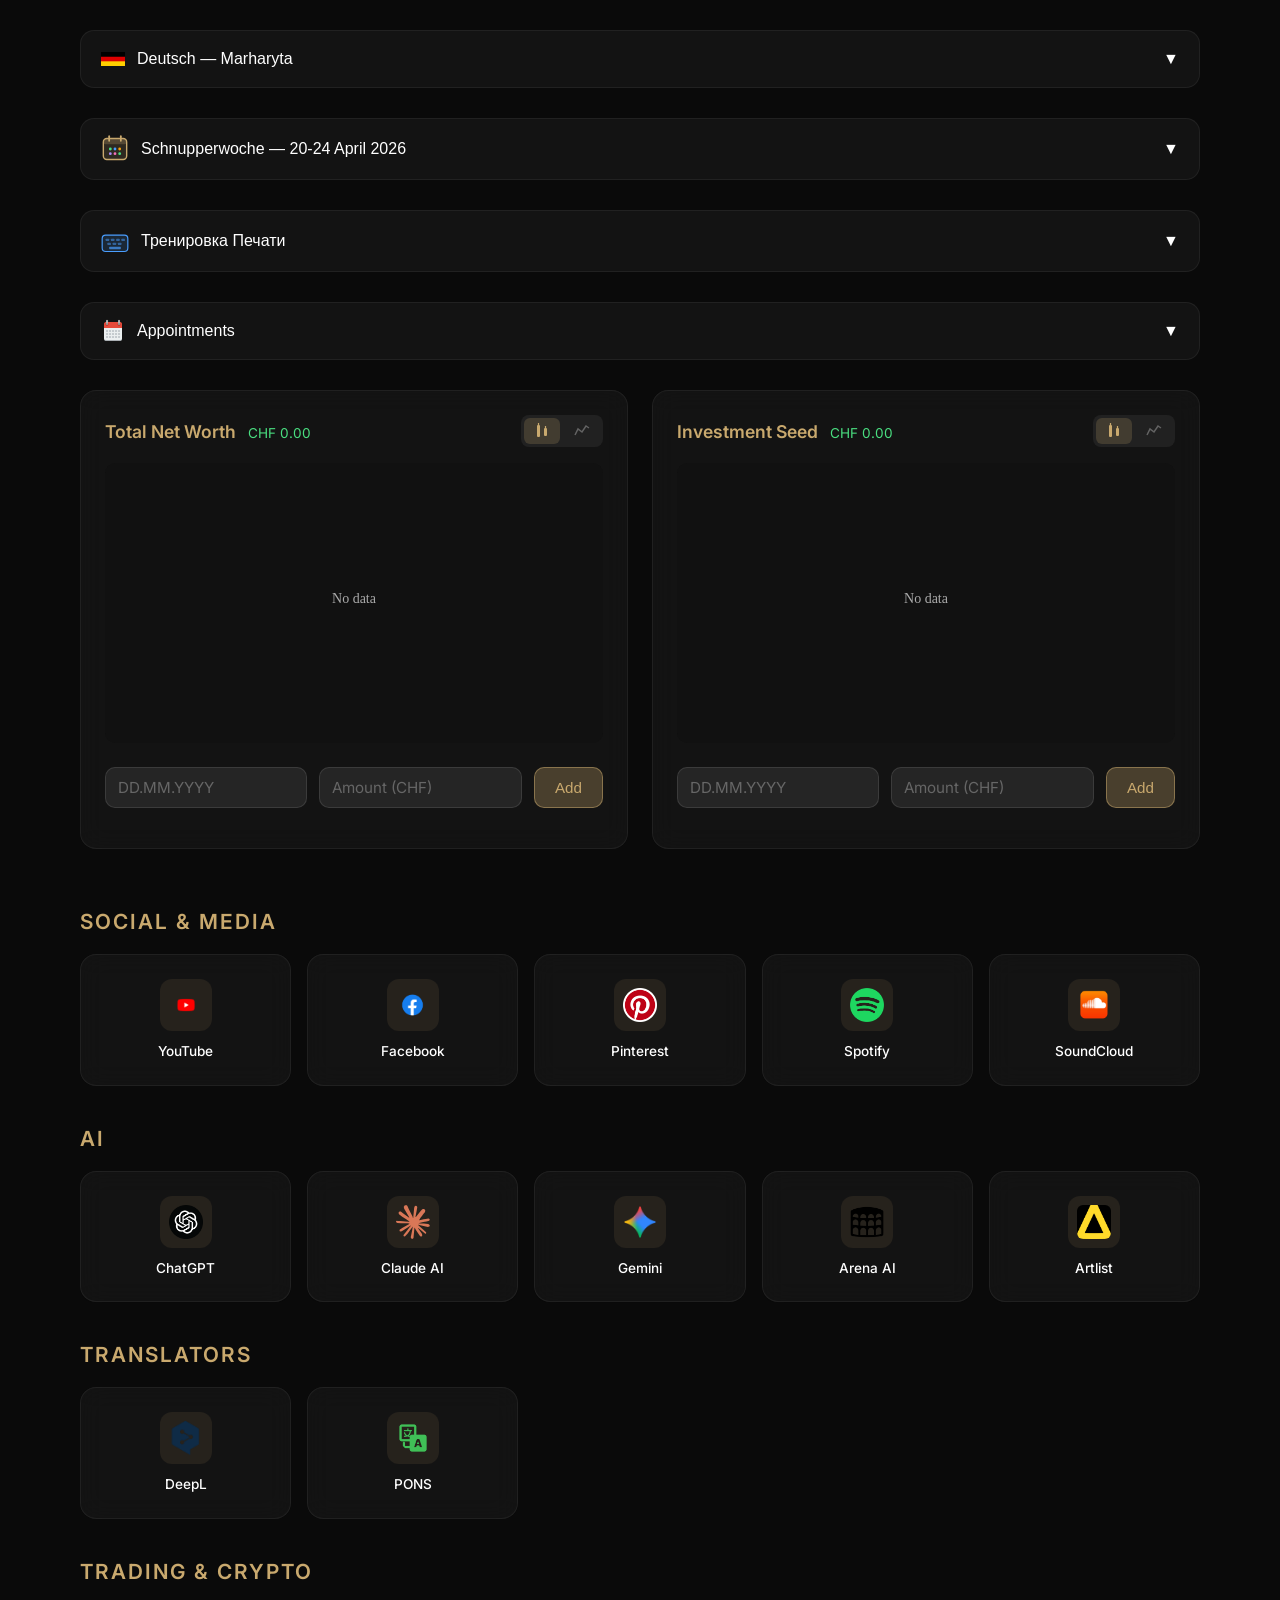
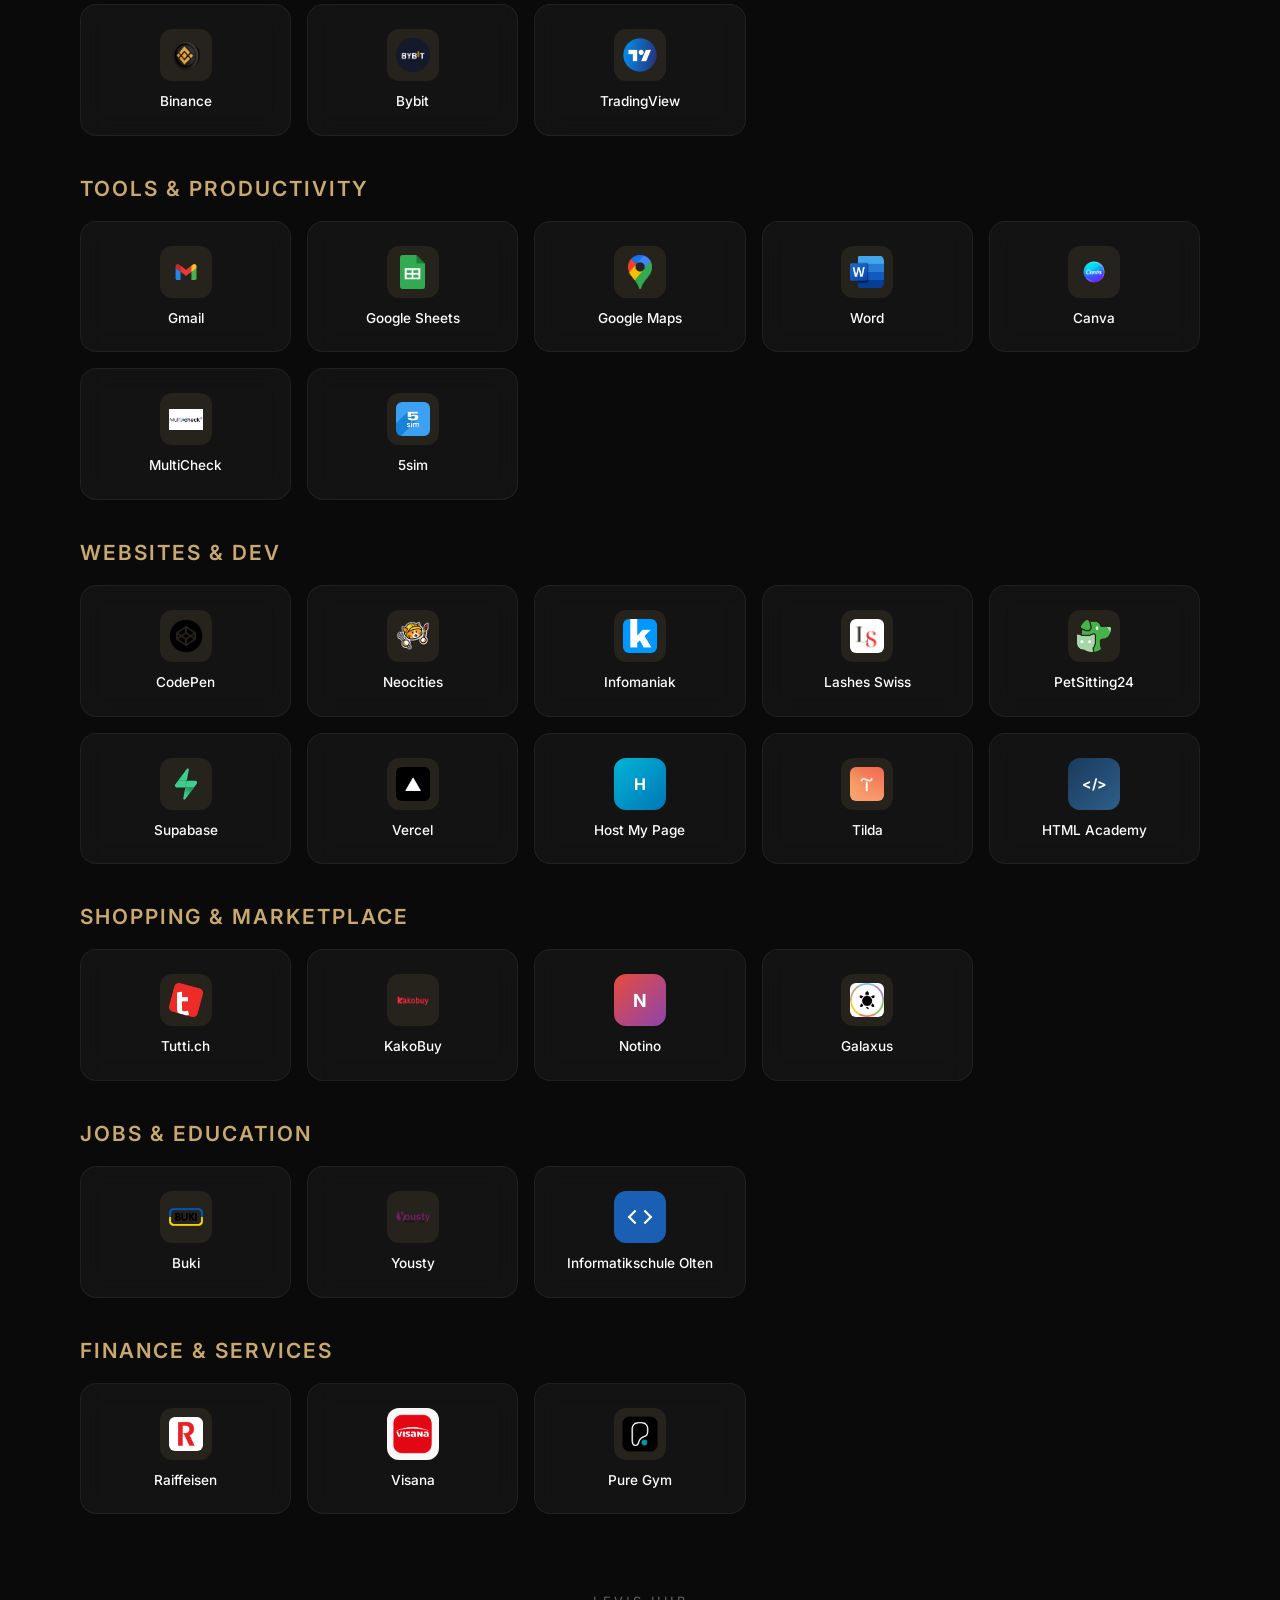
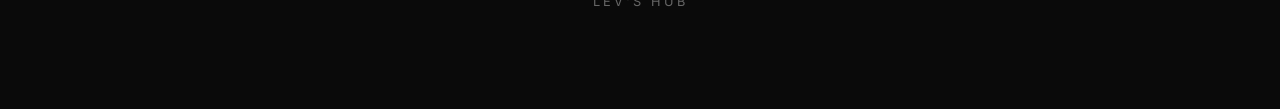
==== commit f412760c: "update site" ====
--- a/index.html
+++ b/index.html
@@ -1796,6 +1796,10 @@
                 <div class="icon-wrap"><img src="Tilda_Logo.icon.jpg" alt=""></div>
                 <span class="label">Tilda</span>
             </a>
+            <a class="link-card" href="https://htmlacademy.ru/study" target="_blank">
+                <div class="icon-wrap" style="background:linear-gradient(135deg,#1a3a5c,#2d5f8a);"><span style="font-weight:700;font-size:14px;color:#fff;">&lt;/&gt;</span></div>
+                <span class="label">HTML Academy</span>
+            </a>
         </div>
 
         <!-- Shopping & Marketplace -->
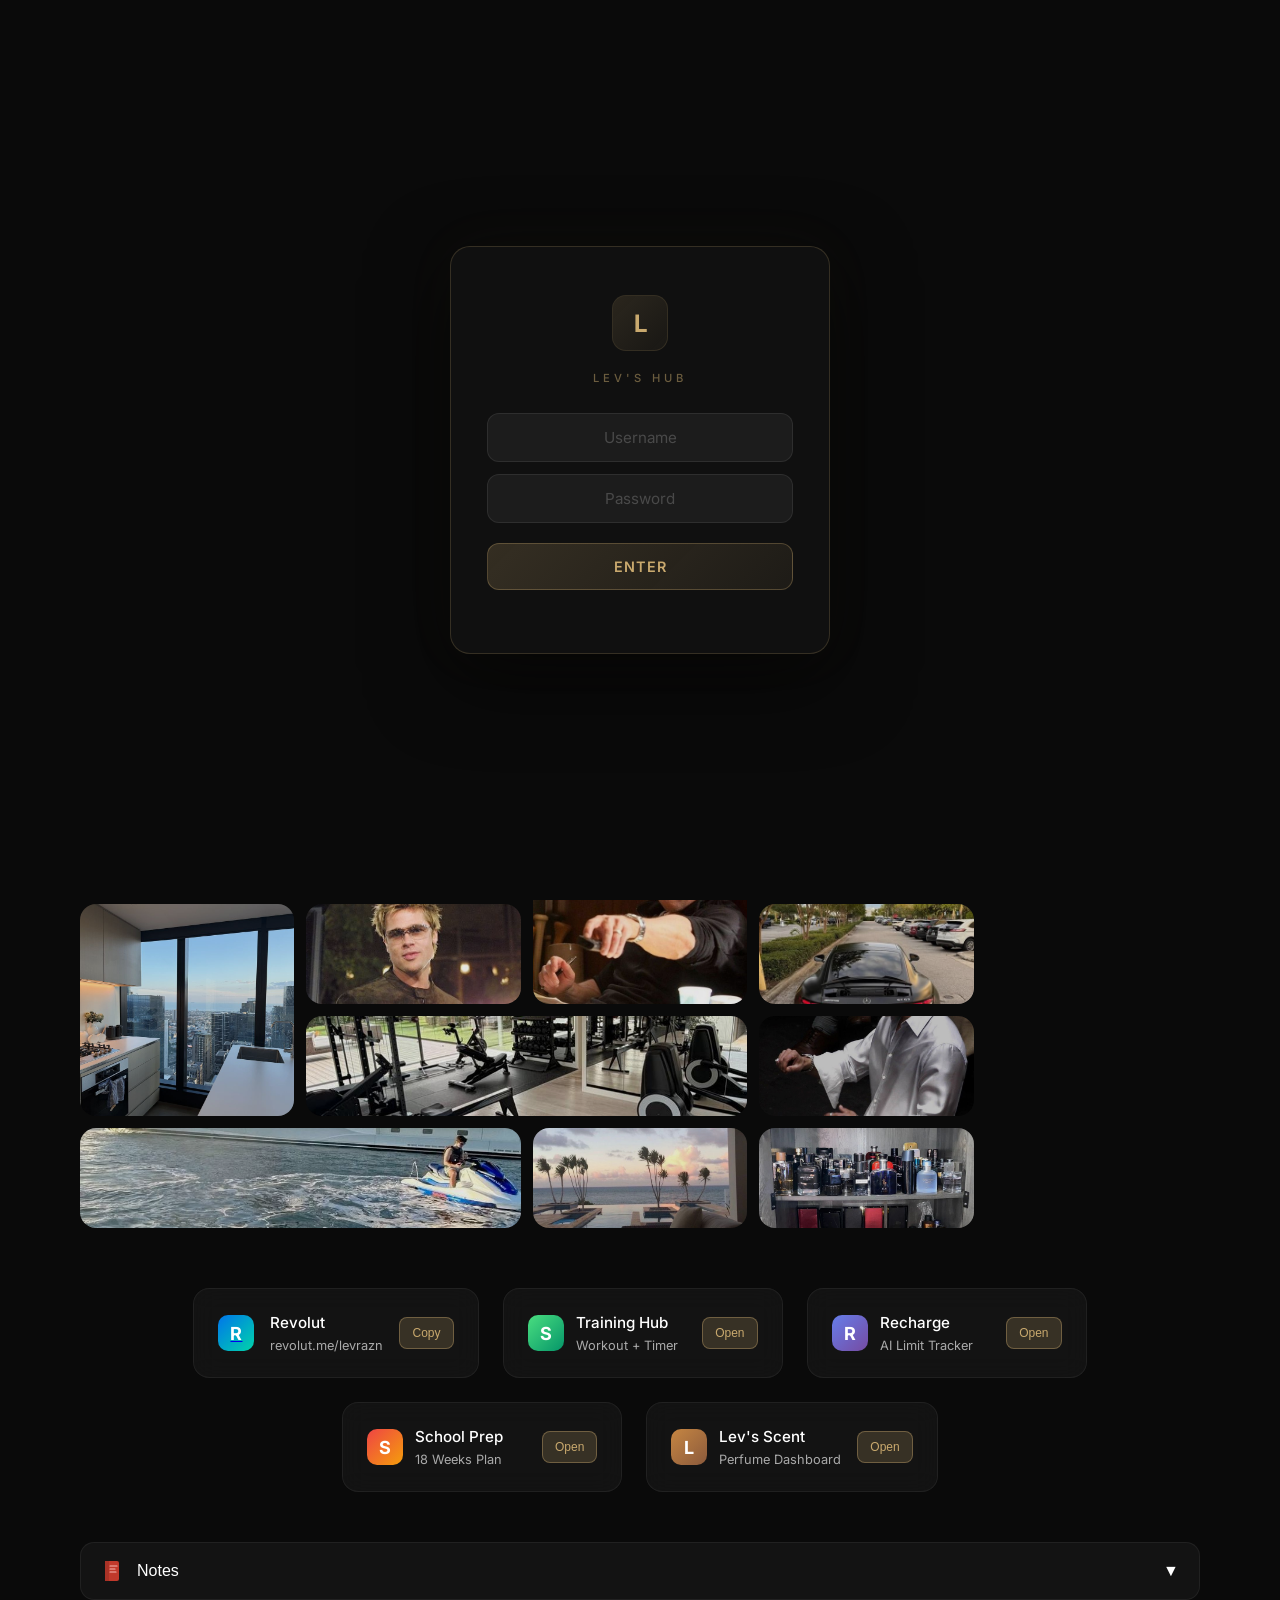
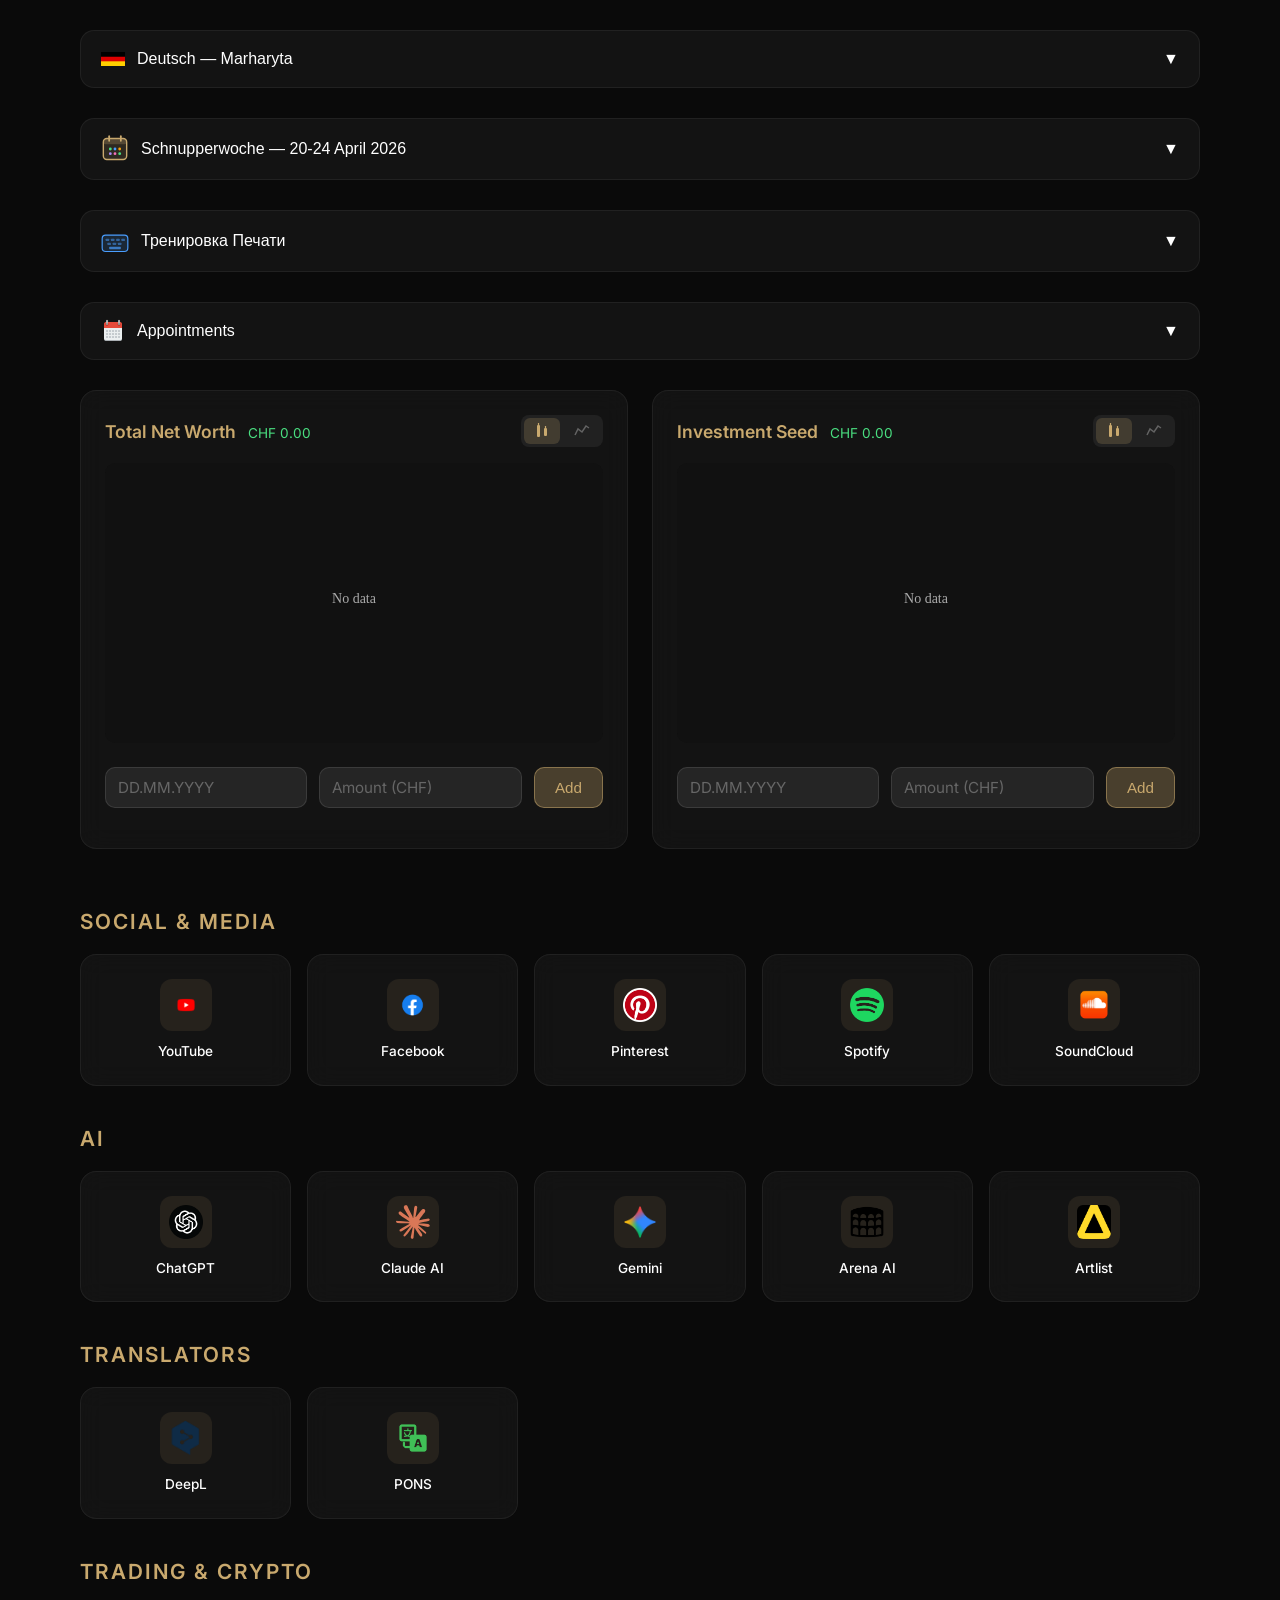
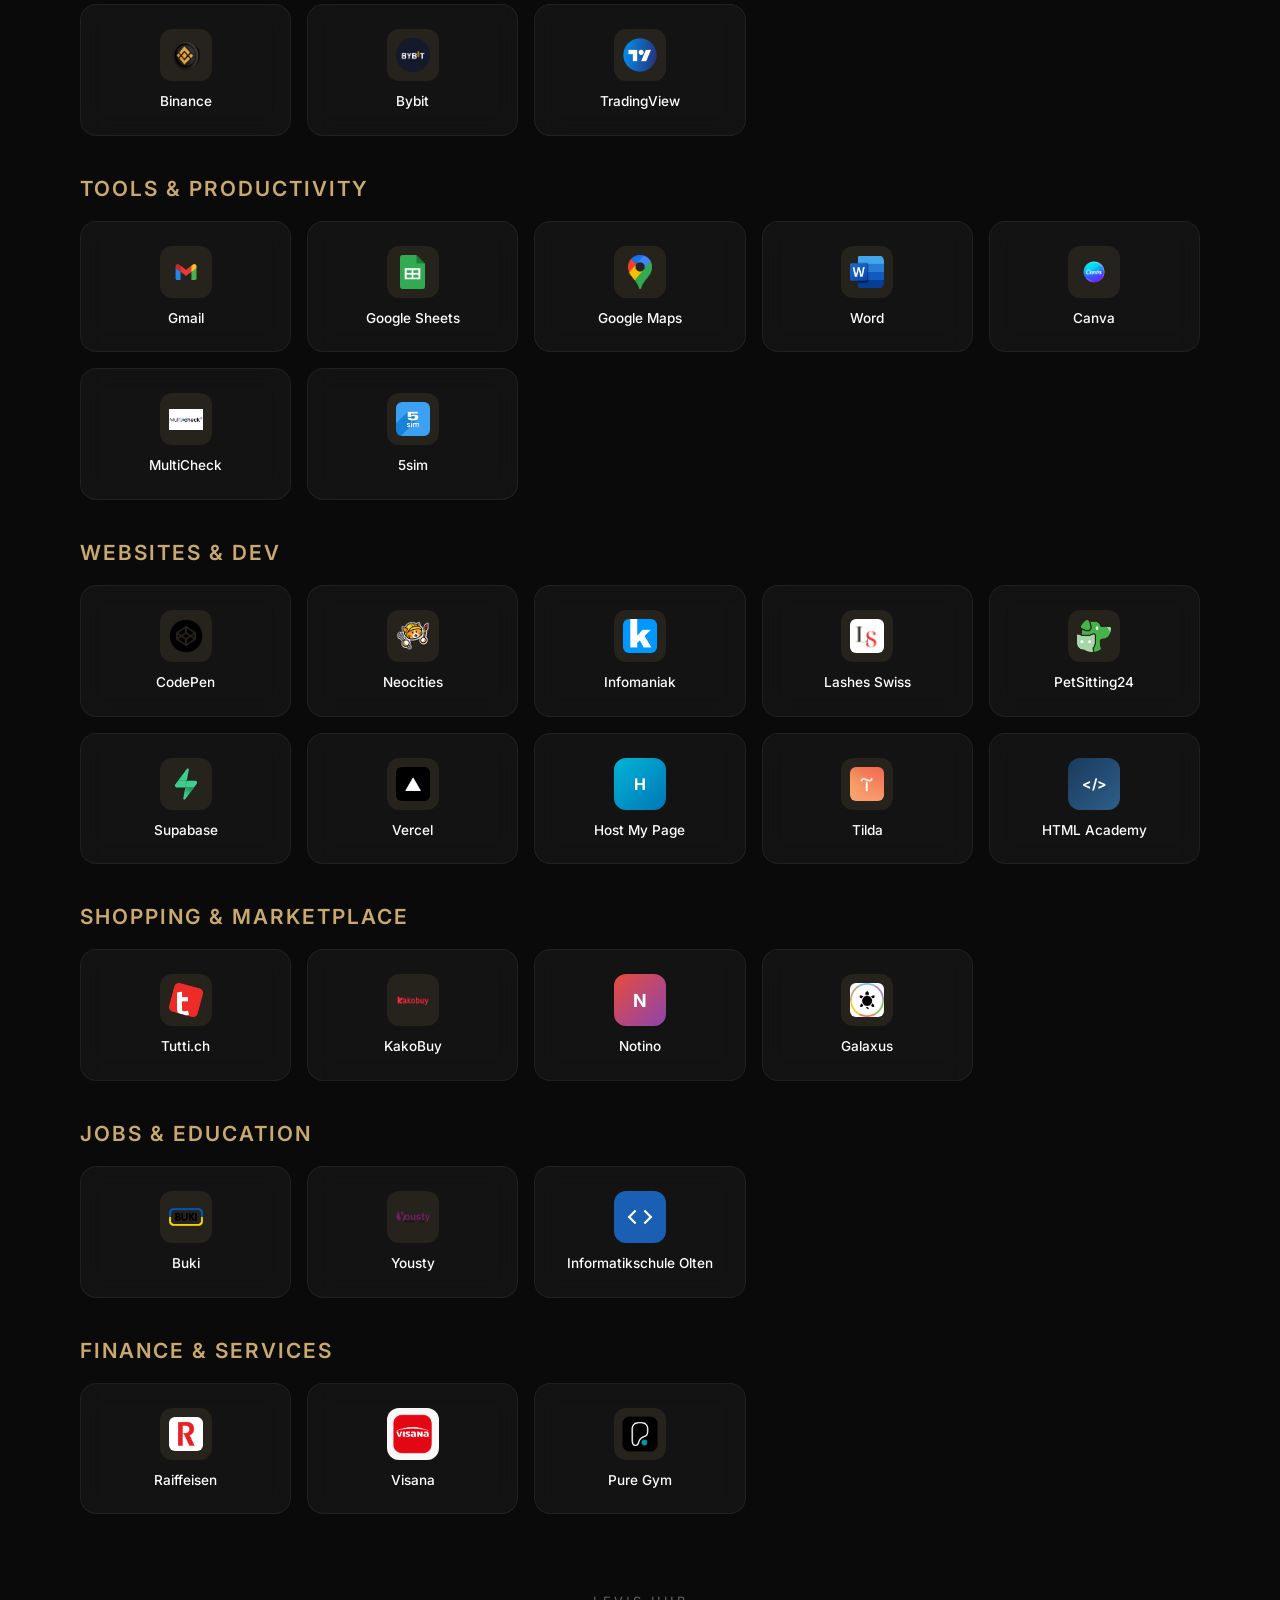
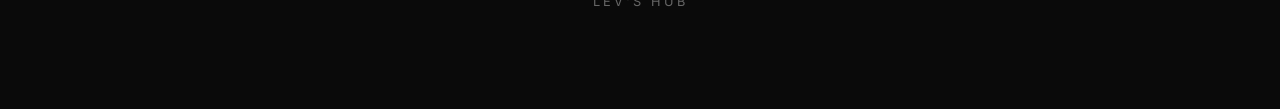
==== commit 875f61e9: "update site" ====
--- a/index.html
+++ b/index.html
@@ -1200,6 +1200,18 @@
                     </div>
                 </div>
                 <button class="copy-btn" onclick="window.open('school-prep.html', '_self')">Open</button>
+            </div>
+
+            <!-- Lev's Scent -->
+            <div class="fast-access-card">
+                <div style="display: flex; gap: 12px; align-items: center; width: 100%;">
+                    <div style="width:36px;height:36px;border-radius:10px;background:linear-gradient(135deg,#c68642,#8B5A3C);display:flex;align-items:center;justify-content:center;font-weight:700;font-size:18px;color:#fff;font-family:Inter,sans-serif;">L</div>
+                    <div class="fa-content">
+                        <div class="fa-label">Lev's Scent</div>
+                        <div class="fa-sublabel">Perfume Dashboard</div>
+                    </div>
+                </div>
+                <button class="copy-btn" onclick="window.open('levs-scent.html', '_self')">Open</button>
             </div>
 
         </div>
